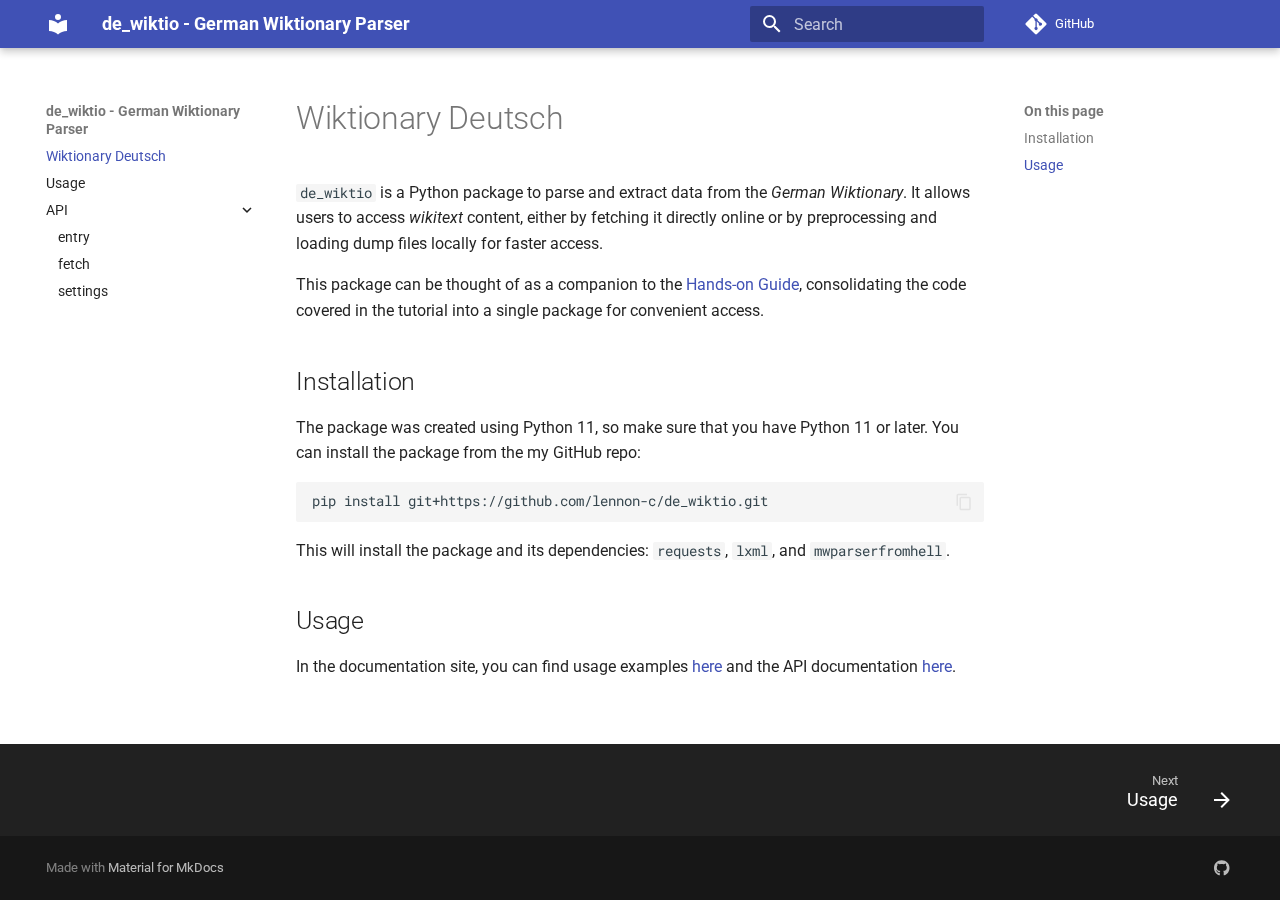
==== index.html @ fea2d4e0 "Deployed 9ecbbad with MkDocs version: 1.6.1" ====
<!doctype html>
<html lang="en" class="no-js">
  <head>
    
      <meta charset="utf-8">
      <meta name="viewport" content="width=device-width,initial-scale=1">
      
      
      
      
      
        <link rel="next" href="usage/">
      
      
      <link rel="icon" href="assets/images/favicon.png">
      <meta name="generator" content="mkdocs-1.6.1, mkdocs-material-9.5.44">
    
    
      
        <title>de_wiktio - German Wiktionary Parser</title>
      
    
    
      <link rel="stylesheet" href="assets/stylesheets/main.0253249f.min.css">
      
        
        <link rel="stylesheet" href="assets/stylesheets/palette.06af60db.min.css">
      
      


    
    
      
    
    
      
        
        
        <link rel="preconnect" href="https://fonts.gstatic.com" crossorigin>
        <link rel="stylesheet" href="https://fonts.googleapis.com/css?family=Roboto:300,300i,400,400i,700,700i%7CRoboto+Mono:400,400i,700,700i&display=fallback">
        <style>:root{--md-text-font:"Roboto";--md-code-font:"Roboto Mono"}</style>
      
    
    
      <link rel="stylesheet" href="assets/_markdown_exec_pyodide.css">
    
      <link rel="stylesheet" href="assets/_markdown_exec_ansi.css">
    
      <link rel="stylesheet" href="assets/_mkdocstrings.css">
    
      <link rel="stylesheet" href="css/mkdocstrings.css">
    
    <script>__md_scope=new URL(".",location),__md_hash=e=>[...e].reduce(((e,_)=>(e<<5)-e+_.charCodeAt(0)),0),__md_get=(e,_=localStorage,t=__md_scope)=>JSON.parse(_.getItem(t.pathname+"."+e)),__md_set=(e,_,t=localStorage,a=__md_scope)=>{try{t.setItem(a.pathname+"."+e,JSON.stringify(_))}catch(e){}}</script>
    
      

    
    
    
  </head>
  
  
    
    
    
    
    
    <body dir="ltr" data-md-color-scheme="default" data-md-color-primary="indigo" data-md-color-accent="indigo">
  
    
    <input class="md-toggle" data-md-toggle="drawer" type="checkbox" id="__drawer" autocomplete="off">
    <input class="md-toggle" data-md-toggle="search" type="checkbox" id="__search" autocomplete="off">
    <label class="md-overlay" for="__drawer"></label>
    <div data-md-component="skip">
      
        
        <a href="#installation" class="md-skip">
          Skip to content
        </a>
      
    </div>
    <div data-md-component="announce">
      
    </div>
    
    
      

  

<header class="md-header md-header--shadow" data-md-component="header">
  <nav class="md-header__inner md-grid" aria-label="Header">
    <a href="." title="de_wiktio - German Wiktionary Parser" class="md-header__button md-logo" aria-label="de_wiktio - German Wiktionary Parser" data-md-component="logo">
      
  
  <svg xmlns="http://www.w3.org/2000/svg" viewBox="0 0 24 24"><path d="M12 8a3 3 0 0 0 3-3 3 3 0 0 0-3-3 3 3 0 0 0-3 3 3 3 0 0 0 3 3m0 3.54C9.64 9.35 6.5 8 3 8v11c3.5 0 6.64 1.35 9 3.54 2.36-2.19 5.5-3.54 9-3.54V8c-3.5 0-6.64 1.35-9 3.54"/></svg>

    </a>
    <label class="md-header__button md-icon" for="__drawer">
      
      <svg xmlns="http://www.w3.org/2000/svg" viewBox="0 0 24 24"><path d="M3 6h18v2H3zm0 5h18v2H3zm0 5h18v2H3z"/></svg>
    </label>
    <div class="md-header__title" data-md-component="header-title">
      <div class="md-header__ellipsis">
        <div class="md-header__topic">
          <span class="md-ellipsis">
            de_wiktio - German Wiktionary Parser
          </span>
        </div>
        <div class="md-header__topic" data-md-component="header-topic">
          <span class="md-ellipsis">
            
              Wiktionary Deutsch
            
          </span>
        </div>
      </div>
    </div>
    
      
    
    
    
    
      <label class="md-header__button md-icon" for="__search">
        
        <svg xmlns="http://www.w3.org/2000/svg" viewBox="0 0 24 24"><path d="M9.5 3A6.5 6.5 0 0 1 16 9.5c0 1.61-.59 3.09-1.56 4.23l.27.27h.79l5 5-1.5 1.5-5-5v-.79l-.27-.27A6.52 6.52 0 0 1 9.5 16 6.5 6.5 0 0 1 3 9.5 6.5 6.5 0 0 1 9.5 3m0 2C7 5 5 7 5 9.5S7 14 9.5 14 14 12 14 9.5 12 5 9.5 5"/></svg>
      </label>
      <div class="md-search" data-md-component="search" role="dialog">
  <label class="md-search__overlay" for="__search"></label>
  <div class="md-search__inner" role="search">
    <form class="md-search__form" name="search">
      <input type="text" class="md-search__input" name="query" aria-label="Search" placeholder="Search" autocapitalize="off" autocorrect="off" autocomplete="off" spellcheck="false" data-md-component="search-query" required>
      <label class="md-search__icon md-icon" for="__search">
        
        <svg xmlns="http://www.w3.org/2000/svg" viewBox="0 0 24 24"><path d="M9.5 3A6.5 6.5 0 0 1 16 9.5c0 1.61-.59 3.09-1.56 4.23l.27.27h.79l5 5-1.5 1.5-5-5v-.79l-.27-.27A6.52 6.52 0 0 1 9.5 16 6.5 6.5 0 0 1 3 9.5 6.5 6.5 0 0 1 9.5 3m0 2C7 5 5 7 5 9.5S7 14 9.5 14 14 12 14 9.5 12 5 9.5 5"/></svg>
        
        <svg xmlns="http://www.w3.org/2000/svg" viewBox="0 0 24 24"><path d="M20 11v2H8l5.5 5.5-1.42 1.42L4.16 12l7.92-7.92L13.5 5.5 8 11z"/></svg>
      </label>
      <nav class="md-search__options" aria-label="Search">
        
        <button type="reset" class="md-search__icon md-icon" title="Clear" aria-label="Clear" tabindex="-1">
          
          <svg xmlns="http://www.w3.org/2000/svg" viewBox="0 0 24 24"><path d="M19 6.41 17.59 5 12 10.59 6.41 5 5 6.41 10.59 12 5 17.59 6.41 19 12 13.41 17.59 19 19 17.59 13.41 12z"/></svg>
        </button>
      </nav>
      
        <div class="md-search__suggest" data-md-component="search-suggest"></div>
      
    </form>
    <div class="md-search__output">
      <div class="md-search__scrollwrap" tabindex="0" data-md-scrollfix>
        <div class="md-search-result" data-md-component="search-result">
          <div class="md-search-result__meta">
            Initializing search
          </div>
          <ol class="md-search-result__list" role="presentation"></ol>
        </div>
      </div>
    </div>
  </div>
</div>
    
    
      <div class="md-header__source">
        <a href="https://github.com/lennon-c/de_wiktio" title="Go to repository" class="md-source" data-md-component="source">
  <div class="md-source__icon md-icon">
    
    <svg xmlns="http://www.w3.org/2000/svg" viewBox="0 0 448 512"><!--! Font Awesome Free 6.6.0 by @fontawesome - https://fontawesome.com License - https://fontawesome.com/license/free (Icons: CC BY 4.0, Fonts: SIL OFL 1.1, Code: MIT License) Copyright 2024 Fonticons, Inc.--><path d="M439.55 236.05 244 40.45a28.87 28.87 0 0 0-40.81 0l-40.66 40.63 51.52 51.52c27.06-9.14 52.68 16.77 43.39 43.68l49.66 49.66c34.23-11.8 61.18 31 35.47 56.69-26.49 26.49-70.21-2.87-56-37.34L240.22 199v121.85c25.3 12.54 22.26 41.85 9.08 55a34.34 34.34 0 0 1-48.55 0c-17.57-17.6-11.07-46.91 11.25-56v-123c-20.8-8.51-24.6-30.74-18.64-45L142.57 101 8.45 235.14a28.86 28.86 0 0 0 0 40.81l195.61 195.6a28.86 28.86 0 0 0 40.8 0l194.69-194.69a28.86 28.86 0 0 0 0-40.81"/></svg>
  </div>
  <div class="md-source__repository">
    GitHub
  </div>
</a>
      </div>
    
  </nav>
  
</header>
    
    <div class="md-container" data-md-component="container">
      
      
        
          
        
      
      <main class="md-main" data-md-component="main">
        <div class="md-main__inner md-grid">
          
            
              
              <div class="md-sidebar md-sidebar--primary" data-md-component="sidebar" data-md-type="navigation" >
                <div class="md-sidebar__scrollwrap">
                  <div class="md-sidebar__inner">
                    



<nav class="md-nav md-nav--primary" aria-label="Navigation" data-md-level="0">
  <label class="md-nav__title" for="__drawer">
    <a href="." title="de_wiktio - German Wiktionary Parser" class="md-nav__button md-logo" aria-label="de_wiktio - German Wiktionary Parser" data-md-component="logo">
      
  
  <svg xmlns="http://www.w3.org/2000/svg" viewBox="0 0 24 24"><path d="M12 8a3 3 0 0 0 3-3 3 3 0 0 0-3-3 3 3 0 0 0-3 3 3 3 0 0 0 3 3m0 3.54C9.64 9.35 6.5 8 3 8v11c3.5 0 6.64 1.35 9 3.54 2.36-2.19 5.5-3.54 9-3.54V8c-3.5 0-6.64 1.35-9 3.54"/></svg>

    </a>
    de_wiktio - German Wiktionary Parser
  </label>
  
    <div class="md-nav__source">
      <a href="https://github.com/lennon-c/de_wiktio" title="Go to repository" class="md-source" data-md-component="source">
  <div class="md-source__icon md-icon">
    
    <svg xmlns="http://www.w3.org/2000/svg" viewBox="0 0 448 512"><!--! Font Awesome Free 6.6.0 by @fontawesome - https://fontawesome.com License - https://fontawesome.com/license/free (Icons: CC BY 4.0, Fonts: SIL OFL 1.1, Code: MIT License) Copyright 2024 Fonticons, Inc.--><path d="M439.55 236.05 244 40.45a28.87 28.87 0 0 0-40.81 0l-40.66 40.63 51.52 51.52c27.06-9.14 52.68 16.77 43.39 43.68l49.66 49.66c34.23-11.8 61.18 31 35.47 56.69-26.49 26.49-70.21-2.87-56-37.34L240.22 199v121.85c25.3 12.54 22.26 41.85 9.08 55a34.34 34.34 0 0 1-48.55 0c-17.57-17.6-11.07-46.91 11.25-56v-123c-20.8-8.51-24.6-30.74-18.64-45L142.57 101 8.45 235.14a28.86 28.86 0 0 0 0 40.81l195.61 195.6a28.86 28.86 0 0 0 40.8 0l194.69-194.69a28.86 28.86 0 0 0 0-40.81"/></svg>
  </div>
  <div class="md-source__repository">
    GitHub
  </div>
</a>
    </div>
  
  <ul class="md-nav__list" data-md-scrollfix>
    
      
      
  
  
    
  
  
  
    <li class="md-nav__item md-nav__item--active">
      
      <input class="md-nav__toggle md-toggle" type="checkbox" id="__toc">
      
      
      
        <label class="md-nav__link md-nav__link--active" for="__toc">
          
  
  <span class="md-ellipsis">
    Wiktionary Deutsch
  </span>
  

          <span class="md-nav__icon md-icon"></span>
        </label>
      
      <a href="." class="md-nav__link md-nav__link--active">
        
  
  <span class="md-ellipsis">
    Wiktionary Deutsch
  </span>
  

      </a>
      
        

  

<nav class="md-nav md-nav--secondary" aria-label="On this page">
  
  
  
  
    <label class="md-nav__title" for="__toc">
      <span class="md-nav__icon md-icon"></span>
      On this page
    </label>
    <ul class="md-nav__list" data-md-component="toc" data-md-scrollfix>
      
        <li class="md-nav__item">
  <a href="#installation" class="md-nav__link">
    <span class="md-ellipsis">
      Installation
    </span>
  </a>
  
</li>
      
        <li class="md-nav__item">
  <a href="#usage" class="md-nav__link">
    <span class="md-ellipsis">
      Usage
    </span>
  </a>
  
</li>
      
    </ul>
  
</nav>
      
    </li>
  

    
      
      
  
  
  
  
    <li class="md-nav__item">
      <a href="usage/" class="md-nav__link">
        
  
  <span class="md-ellipsis">
    Usage
  </span>
  

      </a>
    </li>
  

    
      
      
  
  
  
  
    
    
      
        
          
        
      
        
      
        
      
        
      
    
    
    
    <li class="md-nav__item md-nav__item--nested">
      
        
        
          
        
        <input class="md-nav__toggle md-toggle md-toggle--indeterminate" type="checkbox" id="__nav_3" >
        
          
          
          <div class="md-nav__link md-nav__container">
            <a href="API/" class="md-nav__link ">
              
  
  <span class="md-ellipsis">
    API
  </span>
  

            </a>
            
              
              <label class="md-nav__link " for="__nav_3" id="__nav_3_label" tabindex="0">
                <span class="md-nav__icon md-icon"></span>
              </label>
            
          </div>
        
        <nav class="md-nav" data-md-level="1" aria-labelledby="__nav_3_label" aria-expanded="false">
          <label class="md-nav__title" for="__nav_3">
            <span class="md-nav__icon md-icon"></span>
            API
          </label>
          <ul class="md-nav__list" data-md-scrollfix>
            
              
            
              
                
  
  
  
  
    <li class="md-nav__item">
      <a href="API/entry/" class="md-nav__link">
        
  
  <span class="md-ellipsis">
    entry
  </span>
  

      </a>
    </li>
  

              
            
              
                
  
  
  
  
    <li class="md-nav__item">
      <a href="API/fetch/" class="md-nav__link">
        
  
  <span class="md-ellipsis">
    fetch
  </span>
  

      </a>
    </li>
  

              
            
              
                
  
  
  
  
    <li class="md-nav__item">
      <a href="API/settings/" class="md-nav__link">
        
  
  <span class="md-ellipsis">
    settings
  </span>
  

      </a>
    </li>
  

              
            
          </ul>
        </nav>
      
    </li>
  

    
  </ul>
</nav>
                  </div>
                </div>
              </div>
            
            
              
              <div class="md-sidebar md-sidebar--secondary" data-md-component="sidebar" data-md-type="toc" >
                <div class="md-sidebar__scrollwrap">
                  <div class="md-sidebar__inner">
                    

  

<nav class="md-nav md-nav--secondary" aria-label="On this page">
  
  
  
  
    <label class="md-nav__title" for="__toc">
      <span class="md-nav__icon md-icon"></span>
      On this page
    </label>
    <ul class="md-nav__list" data-md-component="toc" data-md-scrollfix>
      
        <li class="md-nav__item">
  <a href="#installation" class="md-nav__link">
    <span class="md-ellipsis">
      Installation
    </span>
  </a>
  
</li>
      
        <li class="md-nav__item">
  <a href="#usage" class="md-nav__link">
    <span class="md-ellipsis">
      Usage
    </span>
  </a>
  
</li>
      
    </ul>
  
</nav>
                  </div>
                </div>
              </div>
            
          
          
            <div class="md-content" data-md-component="content">
              <article class="md-content__inner md-typeset">
                
                  

  
  


  <h1>Wiktionary Deutsch</h1>

<p><code>de_wiktio</code> is a Python package to parse and extract data from the <em>German Wiktionary</em>. It allows users to access <em>wikitext</em> content, either by fetching it directly online or by preprocessing and loading dump files locally for faster access.</p>
<p>This package can be thought of as a companion to the <a href="https://lennon-c.github.io/python-wikitext-parser-guide">Hands-on Guide</a>, consolidating the code covered in the tutorial into a single package for convenient access.</p>
<h2 id="installation">Installation<a class="headerlink" href="#installation" title="Permanent link">&para;</a></h2>
<p>The package was created using Python 11, so make sure that you have Python 11 or later. You can install the package from the my GitHub repo: </p>
<div class="language-bash highlight"><pre><span></span><code>pip<span class="w"> </span>install<span class="w"> </span>git+https://github.com/lennon-c/de_wiktio.git
</code></pre></div>
<p>This will install the package and its dependencies: <code>requests</code>, <code>lxml</code>, and <code>mwparserfromhell</code>.</p>
<h2 id="usage">Usage<a class="headerlink" href="#usage" title="Permanent link">&para;</a></h2>
<p>In the documentation site, you can find usage examples <a href="https://lennon-c.github.io/de_wiktio/usage/">here</a> and the API documentation <a href="https://lennon-c.github.io/de_wiktio/API/">here</a>.  </p>












                
              </article>
            </div>
          
          
<script>var target=document.getElementById(location.hash.slice(1));target&&target.name&&(target.checked=target.name.startsWith("__tabbed_"))</script>
        </div>
        
          <button type="button" class="md-top md-icon" data-md-component="top" hidden>
  
  <svg xmlns="http://www.w3.org/2000/svg" viewBox="0 0 24 24"><path d="M13 20h-2V8l-5.5 5.5-1.42-1.42L12 4.16l7.92 7.92-1.42 1.42L13 8z"/></svg>
  Back to top
</button>
        
      </main>
      
        <footer class="md-footer">
  
    
      
      <nav class="md-footer__inner md-grid" aria-label="Footer" >
        
        
          
          <a href="usage/" class="md-footer__link md-footer__link--next" aria-label="Next: Usage">
            <div class="md-footer__title">
              <span class="md-footer__direction">
                Next
              </span>
              <div class="md-ellipsis">
                Usage
              </div>
            </div>
            <div class="md-footer__button md-icon">
              
              <svg xmlns="http://www.w3.org/2000/svg" viewBox="0 0 24 24"><path d="M4 11v2h12l-5.5 5.5 1.42 1.42L19.84 12l-7.92-7.92L10.5 5.5 16 11z"/></svg>
            </div>
          </a>
        
      </nav>
    
  
  <div class="md-footer-meta md-typeset">
    <div class="md-footer-meta__inner md-grid">
      <div class="md-copyright">
  
  
    Made with
    <a href="https://squidfunk.github.io/mkdocs-material/" target="_blank" rel="noopener">
      Material for MkDocs
    </a>
  
</div>
      
        <div class="md-social">
  
    
    
    
    
      
      
    
    <a href="https://github.com/lennon-c" target="_blank" rel="noopener" title="github.com" class="md-social__link">
      <svg xmlns="http://www.w3.org/2000/svg" viewBox="0 0 496 512"><!--! Font Awesome Free 6.6.0 by @fontawesome - https://fontawesome.com License - https://fontawesome.com/license/free (Icons: CC BY 4.0, Fonts: SIL OFL 1.1, Code: MIT License) Copyright 2024 Fonticons, Inc.--><path d="M165.9 397.4c0 2-2.3 3.6-5.2 3.6-3.3.3-5.6-1.3-5.6-3.6 0-2 2.3-3.6 5.2-3.6 3-.3 5.6 1.3 5.6 3.6m-31.1-4.5c-.7 2 1.3 4.3 4.3 4.9 2.6 1 5.6 0 6.2-2s-1.3-4.3-4.3-5.2c-2.6-.7-5.5.3-6.2 2.3m44.2-1.7c-2.9.7-4.9 2.6-4.6 4.9.3 2 2.9 3.3 5.9 2.6 2.9-.7 4.9-2.6 4.6-4.6-.3-1.9-3-3.2-5.9-2.9M244.8 8C106.1 8 0 113.3 0 252c0 110.9 69.8 205.8 169.5 239.2 12.8 2.3 17.3-5.6 17.3-12.1 0-6.2-.3-40.4-.3-61.4 0 0-70 15-84.7-29.8 0 0-11.4-29.1-27.8-36.6 0 0-22.9-15.7 1.6-15.4 0 0 24.9 2 38.6 25.8 21.9 38.6 58.6 27.5 72.9 20.9 2.3-16 8.8-27.1 16-33.7-55.9-6.2-112.3-14.3-112.3-110.5 0-27.5 7.6-41.3 23.6-58.9-2.6-6.5-11.1-33.3 2.6-67.9 20.9-6.5 69 27 69 27 20-5.6 41.5-8.5 62.8-8.5s42.8 2.9 62.8 8.5c0 0 48.1-33.6 69-27 13.7 34.7 5.2 61.4 2.6 67.9 16 17.7 25.8 31.5 25.8 58.9 0 96.5-58.9 104.2-114.8 110.5 9.2 7.9 17 22.9 17 46.4 0 33.7-.3 75.4-.3 83.6 0 6.5 4.6 14.4 17.3 12.1C428.2 457.8 496 362.9 496 252 496 113.3 383.5 8 244.8 8M97.2 352.9c-1.3 1-1 3.3.7 5.2 1.6 1.6 3.9 2.3 5.2 1 1.3-1 1-3.3-.7-5.2-1.6-1.6-3.9-2.3-5.2-1m-10.8-8.1c-.7 1.3.3 2.9 2.3 3.9 1.6 1 3.6.7 4.3-.7.7-1.3-.3-2.9-2.3-3.9-2-.6-3.6-.3-4.3.7m32.4 35.6c-1.6 1.3-1 4.3 1.3 6.2 2.3 2.3 5.2 2.6 6.5 1 1.3-1.3.7-4.3-1.3-6.2-2.2-2.3-5.2-2.6-6.5-1m-11.4-14.7c-1.6 1-1.6 3.6 0 5.9s4.3 3.3 5.6 2.3c1.6-1.3 1.6-3.9 0-6.2-1.4-2.3-4-3.3-5.6-2"/></svg>
    </a>
  
</div>
      
    </div>
  </div>
</footer>
      
    </div>
    <div class="md-dialog" data-md-component="dialog">
      <div class="md-dialog__inner md-typeset"></div>
    </div>
    
    
    <script id="__config" type="application/json">{"base": ".", "features": ["content.code.copy", "navigation.expand", "navigation.footer", "navigation.indexes", "toc.follow", "search.suggest", "search.highlight", "navigation.top"], "search": "assets/javascripts/workers/search.6ce7567c.min.js", "translations": {"clipboard.copied": "Copied to clipboard", "clipboard.copy": "Copy to clipboard", "search.result.more.one": "1 more on this page", "search.result.more.other": "# more on this page", "search.result.none": "No matching documents", "search.result.one": "1 matching document", "search.result.other": "# matching documents", "search.result.placeholder": "Type to start searching", "search.result.term.missing": "Missing", "select.version": "Select version"}}</script>
    
    
      <script src="assets/javascripts/bundle.83f73b43.min.js"></script>
      
        <script src="assets/_markdown_exec_pyodide.js"></script>
      
        <script src="js/open_in_new_tab.js"></script>
      
    
  </body>
</html>
---- assets/stylesheets/main.0253249f.min.css ----
@charset "UTF-8";html{-webkit-text-size-adjust:none;-moz-text-size-adjust:none;text-size-adjust:none;box-sizing:border-box}*,:after,:before{box-sizing:inherit}@media (prefers-reduced-motion){*,:after,:before{transition:none!important}}body{margin:0}a,button,input,label{-webkit-tap-highlight-color:transparent}a{color:inherit;text-decoration:none}hr{border:0;box-sizing:initial;display:block;height:.05rem;overflow:visible;padding:0}small{font-size:80%}sub,sup{line-height:1em}img{border-style:none}table{border-collapse:initial;border-spacing:0}td,th{font-weight:400;vertical-align:top}button{background:#0000;border:0;font-family:inherit;font-size:inherit;margin:0;padding:0}input{border:0;outline:none}:root{--md-primary-fg-color:#4051b5;--md-primary-fg-color--light:#5d6cc0;--md-primary-fg-color--dark:#303fa1;--md-primary-bg-color:#fff;--md-primary-bg-color--light:#ffffffb3;--md-accent-fg-color:#526cfe;--md-accent-fg-color--transparent:#526cfe1a;--md-accent-bg-color:#fff;--md-accent-bg-color--light:#ffffffb3}[data-md-color-scheme=default]{color-scheme:light}[data-md-color-scheme=default] img[src$="#gh-dark-mode-only"],[data-md-color-scheme=default] img[src$="#only-dark"]{display:none}:root,[data-md-color-scheme=default]{--md-hue:225deg;--md-default-fg-color:#000000de;--md-default-fg-color--light:#0000008a;--md-default-fg-color--lighter:#00000052;--md-default-fg-color--lightest:#00000012;--md-default-bg-color:#fff;--md-default-bg-color--light:#ffffffb3;--md-default-bg-color--lighter:#ffffff4d;--md-default-bg-color--lightest:#ffffff1f;--md-code-fg-color:#36464e;--md-code-bg-color:#f5f5f5;--md-code-hl-color:#4287ff;--md-code-hl-color--light:#4287ff1a;--md-code-hl-number-color:#d52a2a;--md-code-hl-special-color:#db1457;--md-code-hl-function-color:#a846b9;--md-code-hl-constant-color:#6e59d9;--md-code-hl-keyword-color:#3f6ec6;--md-code-hl-string-color:#1c7d4d;--md-code-hl-name-color:var(--md-code-fg-color);--md-code-hl-operator-color:var(--md-default-fg-color--light);--md-code-hl-punctuation-color:var(--md-default-fg-color--light);--md-code-hl-comment-color:var(--md-default-fg-color--light);--md-code-hl-generic-color:var(--md-default-fg-color--light);--md-code-hl-variable-color:var(--md-default-fg-color--light);--md-typeset-color:var(--md-default-fg-color);--md-typeset-a-color:var(--md-primary-fg-color);--md-typeset-del-color:#f5503d26;--md-typeset-ins-color:#0bd57026;--md-typeset-kbd-color:#fafafa;--md-typeset-kbd-accent-color:#fff;--md-typeset-kbd-border-color:#b8b8b8;--md-typeset-mark-color:#ffff0080;--md-typeset-table-color:#0000001f;--md-typeset-table-color--light:rgba(0,0,0,.035);--md-admonition-fg-color:var(--md-default-fg-color);--md-admonition-bg-color:var(--md-default-bg-color);--md-warning-fg-color:#000000de;--md-warning-bg-color:#ff9;--md-footer-fg-color:#fff;--md-footer-fg-color--light:#ffffffb3;--md-footer-fg-color--lighter:#ffffff73;--md-footer-bg-color:#000000de;--md-footer-bg-color--dark:#00000052;--md-shadow-z1:0 0.2rem 0.5rem #0000000d,0 0 0.05rem #0000001a;--md-shadow-z2:0 0.2rem 0.5rem #0000001a,0 0 0.05rem #00000040;--md-shadow-z3:0 0.2rem 0.5rem #0003,0 0 0.05rem #00000059}.md-icon svg{fill:currentcolor;display:block;height:1.2rem;width:1.2rem}body{-webkit-font-smoothing:antialiased;-moz-osx-font-smoothing:grayscale;--md-text-font-family:var(--md-text-font,_),-apple-system,BlinkMacSystemFont,Helvetica,Arial,sans-serif;--md-code-font-family:var(--md-code-font,_),SFMono-Regular,Consolas,Menlo,monospace}aside,body,input{font-feature-settings:"kern","liga";color:var(--md-typeset-color);font-family:var(--md-text-font-family)}code,kbd,pre{font-feature-settings:"kern";font-family:var(--md-code-font-family)}:root{--md-typeset-table-sort-icon:url('data:image/svg+xml;charset=utf-8,<svg xmlns="http://www.w3.org/2000/svg" viewBox="0 0 24 24"><path d="m18 21-4-4h3V7h-3l4-4 4 4h-3v10h3M2 19v-2h10v2M2 13v-2h7v2M2 7V5h4v2z"/></svg>');--md-typeset-table-sort-icon--asc:url('data:image/svg+xml;charset=utf-8,<svg xmlns="http://www.w3.org/2000/svg" viewBox="0 0 24 24"><path d="M19 17h3l-4 4-4-4h3V3h2M2 17h10v2H2M6 5v2H2V5m0 6h7v2H2z"/></svg>');--md-typeset-table-sort-icon--desc:url('data:image/svg+xml;charset=utf-8,<svg xmlns="http://www.w3.org/2000/svg" viewBox="0 0 24 24"><path d="M19 7h3l-4-4-4 4h3v14h2M2 17h10v2H2M6 5v2H2V5m0 6h7v2H2z"/></svg>')}.md-typeset{-webkit-print-color-adjust:exact;color-adjust:exact;font-size:.8rem;line-height:1.6}@media print{.md-typeset{font-size:.68rem}}.md-typeset blockquote,.md-typeset dl,.md-typeset figure,.md-typeset ol,.md-typeset pre,.md-typeset ul{margin-bottom:1em;margin-top:1em}.md-typeset h1{color:var(--md-default-fg-color--light);font-size:2em;line-height:1.3;margin:0 0 1.25em}.md-typeset h1,.md-typeset h2{font-weight:300;letter-spacing:-.01em}.md-typeset h2{font-size:1.5625em;line-height:1.4;margin:1.6em 0 .64em}.md-typeset h3{font-size:1.25em;font-weight:400;letter-spacing:-.01em;line-height:1.5;margin:1.6em 0 .8em}.md-typeset h2+h3{margin-top:.8em}.md-typeset h4{font-weight:700;letter-spacing:-.01em;margin:1em 0}.md-typeset h5,.md-typeset h6{color:var(--md-default-fg-color--light);font-size:.8em;font-weight:700;letter-spacing:-.01em;margin:1.25em 0}.md-typeset h5{text-transform:uppercase}.md-typeset hr{border-bottom:.05rem solid var(--md-default-fg-color--lightest);display:flow-root;margin:1.5em 0}.md-typeset a{color:var(--md-typeset-a-color);word-break:break-word}.md-typeset a,.md-typeset a:before{transition:color 125ms}.md-typeset a:focus,.md-typeset a:hover{color:var(--md-accent-fg-color)}.md-typeset a:focus code,.md-typeset a:hover code{background-color:var(--md-accent-fg-color--transparent)}.md-typeset a code{color:currentcolor;transition:background-color 125ms}.md-typeset a.focus-visible{outline-color:var(--md-accent-fg-color);outline-offset:.2rem}.md-typeset code,.md-typeset kbd,.md-typeset pre{color:var(--md-code-fg-color);direction:ltr;font-variant-ligatures:none}@media print{.md-typeset code,.md-typeset kbd,.md-typeset pre{white-space:pre-wrap}}.md-typeset code{background-color:var(--md-code-bg-color);border-radius:.1rem;-webkit-box-decoration-break:clone;box-decoration-break:clone;font-size:.85em;padding:0 .2941176471em;word-break:break-word}.md-typeset code:not(.focus-visible){-webkit-tap-highlight-color:transparent;outline:none}.md-typeset pre{display:flow-root;line-height:1.4;position:relative}.md-typeset pre>code{-webkit-box-decoration-break:slice;box-decoration-break:slice;box-shadow:none;display:block;margin:0;outline-color:var(--md-accent-fg-color);overflow:auto;padding:.7720588235em 1.1764705882em;scrollbar-color:var(--md-default-fg-color--lighter) #0000;scrollbar-width:thin;touch-action:auto;word-break:normal}.md-typeset pre>code:hover{scrollbar-color:var(--md-accent-fg-color) #0000}.md-typeset pre>code::-webkit-scrollbar{height:.2rem;width:.2rem}.md-typeset pre>code::-webkit-scrollbar-thumb{background-color:var(--md-default-fg-color--lighter)}.md-typeset pre>code::-webkit-scrollbar-thumb:hover{background-color:var(--md-accent-fg-color)}.md-typeset kbd{background-color:var(--md-typeset-kbd-color);border-radius:.1rem;box-shadow:0 .1rem 0 .05rem var(--md-typeset-kbd-border-color),0 .1rem 0 var(--md-typeset-kbd-border-color),0 -.1rem .2rem var(--md-typeset-kbd-accent-color) inset;color:var(--md-default-fg-color);display:inline-block;font-size:.75em;padding:0 .6666666667em;vertical-align:text-top;word-break:break-word}.md-typeset mark{background-color:var(--md-typeset-mark-color);-webkit-box-decoration-break:clone;box-decoration-break:clone;color:inherit;word-break:break-word}.md-typeset abbr{border-bottom:.05rem dotted var(--md-default-fg-color--light);cursor:help;text-decoration:none}.md-typeset small{opacity:.75}[dir=ltr] .md-typeset sub,[dir=ltr] .md-typeset sup{margin-left:.078125em}[dir=rtl] .md-typeset sub,[dir=rtl] .md-typeset sup{margin-right:.078125em}[dir=ltr] .md-typeset blockquote{padding-left:.6rem}[dir=rtl] .md-typeset blockquote{padding-right:.6rem}[dir=ltr] .md-typeset blockquote{border-left:.2rem solid var(--md-default-fg-color--lighter)}[dir=rtl] .md-typeset blockquote{border-right:.2rem solid var(--md-default-fg-color--lighter)}.md-typeset blockquote{color:var(--md-default-fg-color--light);margin-left:0;margin-right:0}.md-typeset ul{list-style-type:disc}.md-typeset ul[type]{list-style-type:revert-layer}[dir=ltr] .md-typeset ol,[dir=ltr] .md-typeset ul{margin-left:.625em}[dir=rtl] .md-typeset ol,[dir=rtl] .md-typeset ul{margin-right:.625em}.md-typeset ol,.md-typeset ul{padding:0}.md-typeset ol:not([hidden]),.md-typeset ul:not([hidden]){display:flow-root}.md-typeset ol ol,.md-typeset ul ol{list-style-type:lower-alpha}.md-typeset ol ol ol,.md-typeset ul ol ol{list-style-type:lower-roman}.md-typeset ol ol ol ol,.md-typeset ul ol ol ol{list-style-type:upper-alpha}.md-typeset ol ol ol ol ol,.md-typeset ul ol ol ol ol{list-style-type:upper-roman}.md-typeset ol[type],.md-typeset ul[type]{list-style-type:revert-layer}[dir=ltr] .md-typeset ol li,[dir=ltr] .md-typeset ul li{margin-left:1.25em}[dir=rtl] .md-typeset ol li,[dir=rtl] .md-typeset ul li{margin-right:1.25em}.md-typeset ol li,.md-typeset ul li{margin-bottom:.5em}.md-typeset ol li blockquote,.md-typeset ol li p,.md-typeset ul li blockquote,.md-typeset ul li p{margin:.5em 0}.md-typeset ol li:last-child,.md-typeset ul li:last-child{margin-bottom:0}[dir=ltr] .md-typeset ol li ol,[dir=ltr] .md-typeset ol li ul,[dir=ltr] .md-typeset ul li ol,[dir=ltr] .md-typeset ul li ul{margin-left:.625em}[dir=rtl] .md-typeset ol li ol,[dir=rtl] .md-typeset ol li ul,[dir=rtl] .md-typeset ul li ol,[dir=rtl] .md-typeset ul li ul{margin-right:.625em}.md-typeset ol li ol,.md-typeset ol li ul,.md-typeset ul li ol,.md-typeset ul li ul{margin-bottom:.5em;margin-top:.5em}[dir=ltr] .md-typeset dd{margin-left:1.875em}[dir=rtl] .md-typeset dd{margin-right:1.875em}.md-typeset dd{margin-bottom:1.5em;margin-top:1em}.md-typeset img,.md-typeset svg,.md-typeset video{height:auto;max-width:100%}.md-typeset img[align=left]{margin:1em 1em 1em 0}.md-typeset img[align=right]{margin:1em 0 1em 1em}.md-typeset img[align]:only-child{margin-top:0}.md-typeset figure{display:flow-root;margin:1em auto;max-width:100%;text-align:center;width:-moz-fit-content;width:fit-content}.md-typeset figure img{display:block;margin:0 auto}.md-typeset figcaption{font-style:italic;margin:1em auto;max-width:24rem}.md-typeset iframe{max-width:100%}.md-typeset table:not([class]){background-color:var(--md-default-bg-color);border:.05rem solid var(--md-typeset-table-color);border-radius:.1rem;display:inline-block;font-size:.64rem;max-width:100%;overflow:auto;touch-action:auto}@media print{.md-typeset table:not([class]){display:table}}.md-typeset table:not([class])+*{margin-top:1.5em}.md-typeset table:not([class]) td>:first-child,.md-typeset table:not([class]) th>:first-child{margin-top:0}.md-typeset table:not([class]) td>:last-child,.md-typeset table:not([class]) th>:last-child{margin-bottom:0}.md-typeset table:not([class]) td:not([align]),.md-typeset table:not([class]) th:not([align]){text-align:left}[dir=rtl] .md-typeset table:not([class]) td:not([align]),[dir=rtl] .md-typeset table:not([class]) th:not([align]){text-align:right}.md-typeset table:not([class]) th{font-weight:700;min-width:5rem;padding:.9375em 1.25em;vertical-align:top}.md-typeset table:not([class]) td{border-top:.05rem solid var(--md-typeset-table-color);padding:.9375em 1.25em;vertical-align:top}.md-typeset table:not([class]) tbody tr{transition:background-color 125ms}.md-typeset table:not([class]) tbody tr:hover{background-color:var(--md-typeset-table-color--light);box-shadow:0 .05rem 0 var(--md-default-bg-color) inset}.md-typeset table:not([class]) a{word-break:normal}.md-typeset table th[role=columnheader]{cursor:pointer}[dir=ltr] .md-typeset table th[role=columnheader]:after{margin-left:.5em}[dir=rtl] .md-typeset table th[role=columnheader]:after{margin-right:.5em}.md-typeset table th[role=columnheader]:after{content:"";display:inline-block;height:1.2em;-webkit-mask-image:var(--md-typeset-table-sort-icon);mask-image:var(--md-typeset-table-sort-icon);-webkit-mask-repeat:no-repeat;mask-repeat:no-repeat;-webkit-mask-size:contain;mask-size:contain;transition:background-color 125ms;vertical-align:text-bottom;width:1.2em}.md-typeset table th[role=columnheader]:hover:after{background-color:var(--md-default-fg-color--lighter)}.md-typeset table th[role=columnheader][aria-sort=ascending]:after{background-color:var(--md-default-fg-color--light);-webkit-mask-image:var(--md-typeset-table-sort-icon--asc);mask-image:var(--md-typeset-table-sort-icon--asc)}.md-typeset table th[role=columnheader][aria-sort=descending]:after{background-color:var(--md-default-fg-color--light);-webkit-mask-image:var(--md-typeset-table-sort-icon--desc);mask-image:var(--md-typeset-table-sort-icon--desc)}.md-typeset__scrollwrap{margin:1em -.8rem;overflow-x:auto;touch-action:auto}.md-typeset__table{display:inline-block;margin-bottom:.5em;padding:0 .8rem}@media print{.md-typeset__table{display:block}}html .md-typeset__table table{display:table;margin:0;overflow:hidden;width:100%}@media screen and (max-width:44.984375em){.md-content__inner>pre{margin:1em -.8rem}.md-content__inner>pre code{border-radius:0}}.md-typeset .md-author{border-radius:100%;display:block;flex-shrink:0;height:1.6rem;overflow:hidden;position:relative;transition:color 125ms,transform 125ms;width:1.6rem}.md-typeset .md-author img{display:block}.md-typeset .md-author--more{background:var(--md-default-fg-color--lightest);color:var(--md-default-fg-color--lighter);font-size:.6rem;font-weight:700;line-height:1.6rem;text-align:center}.md-typeset .md-author--long{height:2.4rem;width:2.4rem}.md-typeset a.md-author{transform:scale(1)}.md-typeset a.md-author img{border-radius:100%;filter:grayscale(100%) opacity(75%);transition:filter 125ms}.md-typeset a.md-author:focus,.md-typeset a.md-author:hover{transform:scale(1.1);z-index:1}.md-typeset a.md-author:focus img,.md-typeset a.md-author:hover img{filter:grayscale(0)}.md-banner{background-color:var(--md-footer-bg-color);color:var(--md-footer-fg-color);overflow:auto}@media print{.md-banner{display:none}}.md-banner--warning{background-color:var(--md-warning-bg-color);color:var(--md-warning-fg-color)}.md-banner__inner{font-size:.7rem;margin:.6rem auto;padding:0 .8rem}[dir=ltr] .md-banner__button{float:right}[dir=rtl] .md-banner__button{float:left}.md-banner__button{color:inherit;cursor:pointer;transition:opacity .25s}.no-js .md-banner__button{display:none}.md-banner__button:hover{opacity:.7}html{font-size:125%;height:100%;overflow-x:hidden}@media screen and (min-width:100em){html{font-size:137.5%}}@media screen and (min-width:125em){html{font-size:150%}}body{background-color:var(--md-default-bg-color);display:flex;flex-direction:column;font-size:.5rem;min-height:100%;position:relative;width:100%}@media print{body{display:block}}@media screen and (max-width:59.984375em){body[data-md-scrolllock]{position:fixed}}.md-grid{margin-left:auto;margin-right:auto;max-width:61rem}.md-container{display:flex;flex-direction:column;flex-grow:1}@media print{.md-container{display:block}}.md-main{flex-grow:1}.md-main__inner{display:flex;height:100%;margin-top:1.5rem}.md-ellipsis{overflow:hidden;text-overflow:ellipsis}.md-toggle{display:none}.md-option{height:0;opacity:0;position:absolute;width:0}.md-option:checked+label:not([hidden]){display:block}.md-option.focus-visible+label{outline-color:var(--md-accent-fg-color);outline-style:auto}.md-skip{background-color:var(--md-default-fg-color);border-radius:.1rem;color:var(--md-default-bg-color);font-size:.64rem;margin:.5rem;opacity:0;outline-color:var(--md-accent-fg-color);padding:.3rem .5rem;position:fixed;transform:translateY(.4rem);z-index:-1}.md-skip:focus{opacity:1;transform:translateY(0);transition:transform .25s cubic-bezier(.4,0,.2,1),opacity 175ms 75ms;z-index:10}@page{margin:25mm}:root{--md-clipboard-icon:url('data:image/svg+xml;charset=utf-8,<svg xmlns="http://www.w3.org/2000/svg" viewBox="0 0 24 24"><path d="M19 21H8V7h11m0-2H8a2 2 0 0 0-2 2v14a2 2 0 0 0 2 2h11a2 2 0 0 0 2-2V7a2 2 0 0 0-2-2m-3-4H4a2 2 0 0 0-2 2v14h2V3h12z"/></svg>')}.md-clipboard{border-radius:.1rem;color:var(--md-default-fg-color--lightest);cursor:pointer;height:1.5em;outline-color:var(--md-accent-fg-color);outline-offset:.1rem;position:absolute;right:.5em;top:.5em;transition:color .25s;width:1.5em;z-index:1}@media print{.md-clipboard{display:none}}.md-clipboard:not(.focus-visible){-webkit-tap-highlight-color:transparent;outline:none}:hover>.md-clipboard{color:var(--md-default-fg-color--light)}.md-clipboard:focus,.md-clipboard:hover{color:var(--md-accent-fg-color)}.md-clipboard:after{background-color:currentcolor;content:"";display:block;height:1.125em;margin:0 auto;-webkit-mask-image:var(--md-clipboard-icon);mask-image:var(--md-clipboard-icon);-webkit-mask-position:center;mask-position:center;-webkit-mask-repeat:no-repeat;mask-repeat:no-repeat;-webkit-mask-size:contain;mask-size:contain;width:1.125em}.md-clipboard--inline{cursor:pointer}.md-clipboard--inline code{transition:color .25s,background-color .25s}.md-clipboard--inline:focus code,.md-clipboard--inline:hover code{background-color:var(--md-accent-fg-color--transparent);color:var(--md-accent-fg-color)}.md-typeset .md-code__content{display:grid}@keyframes consent{0%{opacity:0;transform:translateY(100%)}to{opacity:1;transform:translateY(0)}}@keyframes overlay{0%{opacity:0}to{opacity:1}}.md-consent__overlay{animation:overlay .25s both;-webkit-backdrop-filter:blur(.1rem);backdrop-filter:blur(.1rem);background-color:#0000008a;height:100%;opacity:1;position:fixed;top:0;width:100%;z-index:5}.md-consent__inner{animation:consent .5s cubic-bezier(.1,.7,.1,1) both;background-color:var(--md-default-bg-color);border:0;border-radius:.1rem;bottom:0;box-shadow:0 0 .2rem #0000001a,0 .2rem .4rem #0003;max-height:100%;overflow:auto;padding:0;position:fixed;width:100%;z-index:5}.md-consent__form{padding:.8rem}.md-consent__settings{display:none;margin:1em 0}input:checked+.md-consent__settings{display:block}.md-consent__controls{margin-bottom:.8rem}.md-typeset .md-consent__controls .md-button{display:inline}@media screen and (max-width:44.984375em){.md-typeset .md-consent__controls .md-button{display:block;margin-top:.4rem;text-align:center;width:100%}}.md-consent label{cursor:pointer}.md-content{flex-grow:1;min-width:0}.md-content__inner{margin:0 .8rem 1.2rem;padding-top:.6rem}@media screen and (min-width:76.25em){[dir=ltr] .md-sidebar--primary:not([hidden])~.md-content>.md-content__inner{margin-left:1.2rem}[dir=ltr] .md-sidebar--secondary:not([hidden])~.md-content>.md-content__inner,[dir=rtl] .md-sidebar--primary:not([hidden])~.md-content>.md-content__inner{margin-right:1.2rem}[dir=rtl] .md-sidebar--secondary:not([hidden])~.md-content>.md-content__inner{margin-left:1.2rem}}.md-content__inner:before{content:"";display:block;height:.4rem}.md-content__inner>:last-child{margin-bottom:0}[dir=ltr] .md-content__button{float:right}[dir=rtl] .md-content__button{float:left}[dir=ltr] .md-content__button{margin-left:.4rem}[dir=rtl] .md-content__button{margin-right:.4rem}.md-content__button{margin:.4rem 0;padding:0}@media print{.md-content__button{display:none}}.md-typeset .md-content__button{color:var(--md-default-fg-color--lighter)}.md-content__button svg{display:inline;vertical-align:top}[dir=rtl] .md-content__button svg{transform:scaleX(-1)}[dir=ltr] .md-dialog{right:.8rem}[dir=rtl] .md-dialog{left:.8rem}.md-dialog{background-color:var(--md-default-fg-color);border-radius:.1rem;bottom:.8rem;box-shadow:var(--md-shadow-z3);min-width:11.1rem;opacity:0;padding:.4rem .6rem;pointer-events:none;position:fixed;transform:translateY(100%);transition:transform 0ms .4s,opacity .4s;z-index:4}@media print{.md-dialog{display:none}}.md-dialog--active{opacity:1;pointer-events:auto;transform:translateY(0);transition:transform .4s cubic-bezier(.075,.85,.175,1),opacity .4s}.md-dialog__inner{color:var(--md-default-bg-color);font-size:.7rem}.md-feedback{margin:2em 0 1em;text-align:center}.md-feedback fieldset{border:none;margin:0;padding:0}.md-feedback__title{font-weight:700;margin:1em auto}.md-feedback__inner{position:relative}.md-feedback__list{display:flex;flex-wrap:wrap;place-content:baseline center;position:relative}.md-feedback__list:hover .md-icon:not(:disabled){color:var(--md-default-fg-color--lighter)}:disabled .md-feedback__list{min-height:1.8rem}.md-feedback__icon{color:var(--md-default-fg-color--light);cursor:pointer;flex-shrink:0;margin:0 .1rem;transition:color 125ms}.md-feedback__icon:not(:disabled).md-icon:hover{color:var(--md-accent-fg-color)}.md-feedback__icon:disabled{color:var(--md-default-fg-color--lightest);pointer-events:none}.md-feedback__note{opacity:0;position:relative;transform:translateY(.4rem);transition:transform .4s cubic-bezier(.1,.7,.1,1),opacity .15s}.md-feedback__note>*{margin:0 auto;max-width:16rem}:disabled .md-feedback__note{opacity:1;transform:translateY(0)}@media print{.md-feedback{display:none}}.md-footer{background-color:var(--md-footer-bg-color);color:var(--md-footer-fg-color)}@media print{.md-footer{display:none}}.md-footer__inner{justify-content:space-between;overflow:auto;padding:.2rem}.md-footer__inner:not([hidden]){display:flex}.md-footer__link{align-items:end;display:flex;flex-grow:0.01;margin-bottom:.4rem;margin-top:1rem;max-width:100%;outline-color:var(--md-accent-fg-color);overflow:hidden;transition:opacity .25s}.md-footer__link:focus,.md-footer__link:hover{opacity:.7}[dir=rtl] .md-footer__link svg{transform:scaleX(-1)}@media screen and (max-width:44.984375em){.md-footer__link--prev{flex-shrink:0}.md-footer__link--prev .md-footer__title{display:none}}[dir=ltr] .md-footer__link--next{margin-left:auto}[dir=rtl] .md-footer__link--next{margin-right:auto}.md-footer__link--next{text-align:right}[dir=rtl] .md-footer__link--next{text-align:left}.md-footer__title{flex-grow:1;font-size:.9rem;margin-bottom:.7rem;max-width:calc(100% - 2.4rem);padding:0 1rem;white-space:nowrap}.md-footer__button{margin:.2rem;padding:.4rem}.md-footer__direction{font-size:.64rem;opacity:.7}.md-footer-meta{background-color:var(--md-footer-bg-color--dark)}.md-footer-meta__inner{display:flex;flex-wrap:wrap;justify-content:space-between;padding:.2rem}html .md-footer-meta.md-typeset a{color:var(--md-footer-fg-color--light)}html .md-footer-meta.md-typeset a:focus,html .md-footer-meta.md-typeset a:hover{color:var(--md-footer-fg-color)}.md-copyright{color:var(--md-footer-fg-color--lighter);font-size:.64rem;margin:auto .6rem;padding:.4rem 0;width:100%}@media screen and (min-width:45em){.md-copyright{width:auto}}.md-copyright__highlight{color:var(--md-footer-fg-color--light)}.md-social{display:inline-flex;gap:.2rem;margin:0 .4rem;padding:.2rem 0 .6rem}@media screen and (min-width:45em){.md-social{padding:.6rem 0}}.md-social__link{display:inline-block;height:1.6rem;text-align:center;width:1.6rem}.md-social__link:before{line-height:1.9}.md-social__link svg{fill:currentcolor;max-height:.8rem;vertical-align:-25%}.md-typeset .md-button{border:.1rem solid;border-radius:.1rem;color:var(--md-primary-fg-color);cursor:pointer;display:inline-block;font-weight:700;padding:.625em 2em;transition:color 125ms,background-color 125ms,border-color 125ms}.md-typeset .md-button--primary{background-color:var(--md-primary-fg-color);border-color:var(--md-primary-fg-color);color:var(--md-primary-bg-color)}.md-typeset .md-button:focus,.md-typeset .md-button:hover{background-color:var(--md-accent-fg-color);border-color:var(--md-accent-fg-color);color:var(--md-accent-bg-color)}[dir=ltr] .md-typeset .md-input{border-top-left-radius:.1rem}[dir=ltr] .md-typeset .md-input,[dir=rtl] .md-typeset .md-input{border-top-right-radius:.1rem}[dir=rtl] .md-typeset .md-input{border-top-left-radius:.1rem}.md-typeset .md-input{border-bottom:.1rem solid var(--md-default-fg-color--lighter);box-shadow:var(--md-shadow-z1);font-size:.8rem;height:1.8rem;padding:0 .6rem;transition:border .25s,box-shadow .25s}.md-typeset .md-input:focus,.md-typeset .md-input:hover{border-bottom-color:var(--md-accent-fg-color);box-shadow:var(--md-shadow-z2)}.md-typeset .md-input--stretch{width:100%}.md-header{background-color:var(--md-primary-fg-color);box-shadow:0 0 .2rem #0000,0 .2rem .4rem #0000;color:var(--md-primary-bg-color);display:block;left:0;position:sticky;right:0;top:0;z-index:4}@media print{.md-header{display:none}}.md-header[hidden]{transform:translateY(-100%);transition:transform .25s cubic-bezier(.8,0,.6,1),box-shadow .25s}.md-header--shadow{box-shadow:0 0 .2rem #0000001a,0 .2rem .4rem #0003;transition:transform .25s cubic-bezier(.1,.7,.1,1),box-shadow .25s}.md-header__inner{align-items:center;display:flex;padding:0 .2rem}.md-header__button{color:currentcolor;cursor:pointer;margin:.2rem;outline-color:var(--md-accent-fg-color);padding:.4rem;position:relative;transition:opacity .25s;vertical-align:middle;z-index:1}.md-header__button:hover{opacity:.7}.md-header__button:not([hidden]){display:inline-block}.md-header__button:not(.focus-visible){-webkit-tap-highlight-color:transparent;outline:none}.md-header__button.md-logo{margin:.2rem;padding:.4rem}@media screen and (max-width:76.234375em){.md-header__button.md-logo{display:none}}.md-header__button.md-logo img,.md-header__button.md-logo svg{fill:currentcolor;display:block;height:1.2rem;width:auto}@media screen and (min-width:60em){.md-header__button[for=__search]{display:none}}.no-js .md-header__button[for=__search]{display:none}[dir=rtl] .md-header__button[for=__search] svg{transform:scaleX(-1)}@media screen and (min-width:76.25em){.md-header__button[for=__drawer]{display:none}}.md-header__topic{display:flex;max-width:100%;position:absolute;transition:transform .4s cubic-bezier(.1,.7,.1,1),opacity .15s;white-space:nowrap}.md-header__topic+.md-header__topic{opacity:0;pointer-events:none;transform:translateX(1.25rem);transition:transform .4s cubic-bezier(1,.7,.1,.1),opacity .15s;z-index:-1}[dir=rtl] .md-header__topic+.md-header__topic{transform:translateX(-1.25rem)}.md-header__topic:first-child{font-weight:700}[dir=ltr] .md-header__title{margin-left:1rem;margin-right:.4rem}[dir=rtl] .md-header__title{margin-left:.4rem;margin-right:1rem}.md-header__title{flex-grow:1;font-size:.9rem;height:2.4rem;line-height:2.4rem}.md-header__title--active .md-header__topic{opacity:0;pointer-events:none;transform:translateX(-1.25rem);transition:transform .4s cubic-bezier(1,.7,.1,.1),opacity .15s;z-index:-1}[dir=rtl] .md-header__title--active .md-header__topic{transform:translateX(1.25rem)}.md-header__title--active .md-header__topic+.md-header__topic{opacity:1;pointer-events:auto;transform:translateX(0);transition:transform .4s cubic-bezier(.1,.7,.1,1),opacity .15s;z-index:0}.md-header__title>.md-header__ellipsis{height:100%;position:relative;width:100%}.md-header__option{display:flex;flex-shrink:0;max-width:100%;transition:max-width 0ms .25s,opacity .25s .25s;white-space:nowrap}[data-md-toggle=search]:checked~.md-header .md-header__option{max-width:0;opacity:0;transition:max-width 0ms,opacity 0ms}.md-header__option>input{bottom:0}.md-header__source{display:none}@media screen and (min-width:60em){[dir=ltr] .md-header__source{margin-left:1rem}[dir=rtl] .md-header__source{margin-right:1rem}.md-header__source{display:block;max-width:11.7rem;width:11.7rem}}@media screen and (min-width:76.25em){[dir=ltr] .md-header__source{margin-left:1.4rem}[dir=rtl] .md-header__source{margin-right:1.4rem}}.md-meta{color:var(--md-default-fg-color--light);font-size:.7rem;line-height:1.3}.md-meta__list{display:inline-flex;flex-wrap:wrap;list-style:none;margin:0;padding:0}.md-meta__item:not(:last-child):after{content:"·";margin-left:.2rem;margin-right:.2rem}.md-meta__link{color:var(--md-typeset-a-color)}.md-meta__link:focus,.md-meta__link:hover{color:var(--md-accent-fg-color)}.md-draft{background-color:#ff1744;border-radius:.125em;color:#fff;display:inline-block;font-weight:700;padding-left:.5714285714em;padding-right:.5714285714em}:root{--md-nav-icon--prev:url('data:image/svg+xml;charset=utf-8,<svg xmlns="http://www.w3.org/2000/svg" viewBox="0 0 24 24"><path d="M20 11v2H8l5.5 5.5-1.42 1.42L4.16 12l7.92-7.92L13.5 5.5 8 11z"/></svg>');--md-nav-icon--next:url('data:image/svg+xml;charset=utf-8,<svg xmlns="http://www.w3.org/2000/svg" viewBox="0 0 24 24"><path d="M8.59 16.58 13.17 12 8.59 7.41 10 6l6 6-6 6z"/></svg>');--md-toc-icon:url('data:image/svg+xml;charset=utf-8,<svg xmlns="http://www.w3.org/2000/svg" viewBox="0 0 24 24"><path d="M3 9h14V7H3zm0 4h14v-2H3zm0 4h14v-2H3zm16 0h2v-2h-2zm0-10v2h2V7zm0 6h2v-2h-2z"/></svg>')}.md-nav{font-size:.7rem;line-height:1.3}.md-nav__title{color:var(--md-default-fg-color--light);display:block;font-weight:700;overflow:hidden;padding:0 .6rem;text-overflow:ellipsis}.md-nav__title .md-nav__button{display:none}.md-nav__title .md-nav__button img{height:100%;width:auto}.md-nav__title .md-nav__button.md-logo img,.md-nav__title .md-nav__button.md-logo svg{fill:currentcolor;display:block;height:2.4rem;max-width:100%;object-fit:contain;width:auto}.md-nav__list{list-style:none;margin:0;padding:0}.md-nav__link{align-items:flex-start;display:flex;gap:.4rem;margin-top:.625em;scroll-snap-align:start;transition:color 125ms}.md-nav__link--passed{color:var(--md-default-fg-color--light)}.md-nav__item .md-nav__link--active,.md-nav__item .md-nav__link--active code{color:var(--md-typeset-a-color)}.md-nav__link .md-ellipsis{position:relative}[dir=ltr] .md-nav__link .md-icon:last-child{margin-left:auto}[dir=rtl] .md-nav__link .md-icon:last-child{margin-right:auto}.md-nav__link svg{fill:currentcolor;flex-shrink:0;height:1.3em;position:relative}.md-nav__link[for]:focus,.md-nav__link[for]:hover,.md-nav__link[href]:focus,.md-nav__link[href]:hover{color:var(--md-accent-fg-color);cursor:pointer}.md-nav__link.focus-visible{outline-color:var(--md-accent-fg-color);outline-offset:.2rem}.md-nav--primary .md-nav__link[for=__toc]{display:none}.md-nav--primary .md-nav__link[for=__toc] .md-icon:after{background-color:currentcolor;display:block;height:100%;-webkit-mask-image:var(--md-toc-icon);mask-image:var(--md-toc-icon);width:100%}.md-nav--primary .md-nav__link[for=__toc]~.md-nav{display:none}.md-nav__container>.md-nav__link{margin-top:0}.md-nav__container>.md-nav__link:first-child{flex-grow:1;min-width:0}.md-nav__icon{flex-shrink:0}.md-nav__source{display:none}@media screen and (max-width:76.234375em){.md-nav--primary,.md-nav--primary .md-nav{background-color:var(--md-default-bg-color);display:flex;flex-direction:column;height:100%;left:0;position:absolute;right:0;top:0;z-index:1}.md-nav--primary .md-nav__item,.md-nav--primary .md-nav__title{font-size:.8rem;line-height:1.5}.md-nav--primary .md-nav__title{background-color:var(--md-default-fg-color--lightest);color:var(--md-default-fg-color--light);cursor:pointer;height:5.6rem;line-height:2.4rem;padding:3rem .8rem .2rem;position:relative;white-space:nowrap}[dir=ltr] .md-nav--primary .md-nav__title .md-nav__icon{left:.4rem}[dir=rtl] .md-nav--primary .md-nav__title .md-nav__icon{right:.4rem}.md-nav--primary .md-nav__title .md-nav__icon{display:block;height:1.2rem;margin:.2rem;position:absolute;top:.4rem;width:1.2rem}.md-nav--primary .md-nav__title .md-nav__icon:after{background-color:currentcolor;content:"";display:block;height:100%;-webkit-mask-image:var(--md-nav-icon--prev);mask-image:var(--md-nav-icon--prev);-webkit-mask-position:center;mask-position:center;-webkit-mask-repeat:no-repeat;mask-repeat:no-repeat;-webkit-mask-size:contain;mask-size:contain;width:100%}.md-nav--primary .md-nav__title~.md-nav__list{background-color:var(--md-default-bg-color);box-shadow:0 .05rem 0 var(--md-default-fg-color--lightest) inset;overflow-y:auto;scroll-snap-type:y mandatory;touch-action:pan-y}.md-nav--primary .md-nav__title~.md-nav__list>:first-child{border-top:0}.md-nav--primary .md-nav__title[for=__drawer]{background-color:var(--md-primary-fg-color);color:var(--md-primary-bg-color);font-weight:700}.md-nav--primary .md-nav__title .md-logo{display:block;left:.2rem;margin:.2rem;padding:.4rem;position:absolute;right:.2rem;top:.2rem}.md-nav--primary .md-nav__list{flex:1}.md-nav--primary .md-nav__item{border-top:.05rem solid var(--md-default-fg-color--lightest)}.md-nav--primary .md-nav__item--active>.md-nav__link{color:var(--md-typeset-a-color)}.md-nav--primary .md-nav__item--active>.md-nav__link:focus,.md-nav--primary .md-nav__item--active>.md-nav__link:hover{color:var(--md-accent-fg-color)}.md-nav--primary .md-nav__link{margin-top:0;padding:.6rem .8rem}.md-nav--primary .md-nav__link svg{margin-top:.1em}.md-nav--primary .md-nav__link>.md-nav__link{padding:0}[dir=ltr] .md-nav--primary .md-nav__link .md-nav__icon{margin-right:-.2rem}[dir=rtl] .md-nav--primary .md-nav__link .md-nav__icon{margin-left:-.2rem}.md-nav--primary .md-nav__link .md-nav__icon{font-size:1.2rem;height:1.2rem;width:1.2rem}.md-nav--primary .md-nav__link .md-nav__icon:after{background-color:currentcolor;content:"";display:block;height:100%;-webkit-mask-image:var(--md-nav-icon--next);mask-image:var(--md-nav-icon--next);-webkit-mask-position:center;mask-position:center;-webkit-mask-repeat:no-repeat;mask-repeat:no-repeat;-webkit-mask-size:contain;mask-size:contain;width:100%}[dir=rtl] .md-nav--primary .md-nav__icon:after{transform:scale(-1)}.md-nav--primary .md-nav--secondary .md-nav{background-color:initial;position:static}[dir=ltr] .md-nav--primary .md-nav--secondary .md-nav .md-nav__link{padding-left:1.4rem}[dir=rtl] .md-nav--primary .md-nav--secondary .md-nav .md-nav__link{padding-right:1.4rem}[dir=ltr] .md-nav--primary .md-nav--secondary .md-nav .md-nav .md-nav__link{padding-left:2rem}[dir=rtl] .md-nav--primary .md-nav--secondary .md-nav .md-nav .md-nav__link{padding-right:2rem}[dir=ltr] .md-nav--primary .md-nav--secondary .md-nav .md-nav .md-nav .md-nav__link{padding-left:2.6rem}[dir=rtl] .md-nav--primary .md-nav--secondary .md-nav .md-nav .md-nav .md-nav__link{padding-right:2.6rem}[dir=ltr] .md-nav--primary .md-nav--secondary .md-nav .md-nav .md-nav .md-nav .md-nav__link{padding-left:3.2rem}[dir=rtl] .md-nav--primary .md-nav--secondary .md-nav .md-nav .md-nav .md-nav .md-nav__link{padding-right:3.2rem}.md-nav--secondary{background-color:initial}.md-nav__toggle~.md-nav{display:flex;opacity:0;transform:translateX(100%);transition:transform .25s cubic-bezier(.8,0,.6,1),opacity 125ms 50ms}[dir=rtl] .md-nav__toggle~.md-nav{transform:translateX(-100%)}.md-nav__toggle:checked~.md-nav{opacity:1;transform:translateX(0);transition:transform .25s cubic-bezier(.4,0,.2,1),opacity 125ms 125ms}.md-nav__toggle:checked~.md-nav>.md-nav__list{-webkit-backface-visibility:hidden;backface-visibility:hidden}}@media screen and (max-width:59.984375em){.md-nav--primary .md-nav__link[for=__toc]{display:flex}.md-nav--primary .md-nav__link[for=__toc] .md-icon:after{content:""}.md-nav--primary .md-nav__link[for=__toc]+.md-nav__link{display:none}.md-nav--primary .md-nav__link[for=__toc]~.md-nav{display:flex}.md-nav__source{background-color:var(--md-primary-fg-color--dark);color:var(--md-primary-bg-color);display:block;padding:0 .2rem}}@media screen and (min-width:60em) and (max-width:76.234375em){.md-nav--integrated .md-nav__link[for=__toc]{display:flex}.md-nav--integrated .md-nav__link[for=__toc] .md-icon:after{content:""}.md-nav--integrated .md-nav__link[for=__toc]+.md-nav__link{display:none}.md-nav--integrated .md-nav__link[for=__toc]~.md-nav{display:flex}}@media screen and (min-width:60em){.md-nav{margin-bottom:-.4rem}.md-nav--secondary .md-nav__title{background:var(--md-default-bg-color);box-shadow:0 0 .4rem .4rem var(--md-default-bg-color);position:sticky;top:0;z-index:1}.md-nav--secondary .md-nav__title[for=__toc]{scroll-snap-align:start}.md-nav--secondary .md-nav__title .md-nav__icon{display:none}[dir=ltr] .md-nav--secondary .md-nav__list{padding-left:.6rem}[dir=rtl] .md-nav--secondary .md-nav__list{padding-right:.6rem}.md-nav--secondary .md-nav__list{padding-bottom:.4rem}[dir=ltr] .md-nav--secondary .md-nav__item>.md-nav__link{margin-right:.4rem}[dir=rtl] .md-nav--secondary .md-nav__item>.md-nav__link{margin-left:.4rem}}@media screen and (min-width:76.25em){.md-nav{margin-bottom:-.4rem;transition:max-height .25s cubic-bezier(.86,0,.07,1)}.md-nav--primary .md-nav__title{background:var(--md-default-bg-color);box-shadow:0 0 .4rem .4rem var(--md-default-bg-color);position:sticky;top:0;z-index:1}.md-nav--primary .md-nav__title[for=__drawer]{scroll-snap-align:start}.md-nav--primary .md-nav__title .md-nav__icon{display:none}[dir=ltr] .md-nav--primary .md-nav__list{padding-left:.6rem}[dir=rtl] .md-nav--primary .md-nav__list{padding-right:.6rem}.md-nav--primary .md-nav__list{padding-bottom:.4rem}[dir=ltr] .md-nav--primary .md-nav__item>.md-nav__link{margin-right:.4rem}[dir=rtl] .md-nav--primary .md-nav__item>.md-nav__link{margin-left:.4rem}.md-nav__toggle~.md-nav{display:grid;grid-template-rows:0fr;opacity:0;transition:grid-template-rows .25s cubic-bezier(.86,0,.07,1),opacity .25s,visibility 0ms .25s;visibility:collapse}.md-nav__toggle~.md-nav>.md-nav__list{overflow:hidden}.md-nav__toggle.md-toggle--indeterminate~.md-nav,.md-nav__toggle:checked~.md-nav{grid-template-rows:1fr;opacity:1;transition:grid-template-rows .25s cubic-bezier(.86,0,.07,1),opacity .15s .1s,visibility 0ms;visibility:visible}.md-nav__toggle.md-toggle--indeterminate~.md-nav{transition:none}.md-nav__item--nested>.md-nav>.md-nav__title{display:none}.md-nav__item--section{display:block;margin:1.25em 0}.md-nav__item--section:last-child{margin-bottom:0}.md-nav__item--section>.md-nav__link{font-weight:700}.md-nav__item--section>.md-nav__link[for]{color:var(--md-default-fg-color--light)}.md-nav__item--section>.md-nav__link:not(.md-nav__container){pointer-events:none}.md-nav__item--section>.md-nav__link .md-icon,.md-nav__item--section>.md-nav__link>[for]{display:none}[dir=ltr] .md-nav__item--section>.md-nav{margin-left:-.6rem}[dir=rtl] .md-nav__item--section>.md-nav{margin-right:-.6rem}.md-nav__item--section>.md-nav{display:block;opacity:1;visibility:visible}.md-nav__item--section>.md-nav>.md-nav__list>.md-nav__item{padding:0}.md-nav__icon{border-radius:100%;height:.9rem;transition:background-color .25s;width:.9rem}.md-nav__icon:hover{background-color:var(--md-accent-fg-color--transparent)}.md-nav__icon:after{background-color:currentcolor;border-radius:100%;content:"";display:inline-block;height:100%;-webkit-mask-image:var(--md-nav-icon--next);mask-image:var(--md-nav-icon--next);-webkit-mask-position:center;mask-position:center;-webkit-mask-repeat:no-repeat;mask-repeat:no-repeat;-webkit-mask-size:contain;mask-size:contain;transition:transform .25s;vertical-align:-.1rem;width:100%}[dir=rtl] .md-nav__icon:after{transform:rotate(180deg)}.md-nav__item--nested .md-nav__toggle:checked~.md-nav__link .md-nav__icon:after,.md-nav__item--nested .md-toggle--indeterminate~.md-nav__link .md-nav__icon:after{transform:rotate(90deg)}.md-nav--lifted>.md-nav__list>.md-nav__item,.md-nav--lifted>.md-nav__title{display:none}.md-nav--lifted>.md-nav__list>.md-nav__item--active{display:block}.md-nav--lifted>.md-nav__list>.md-nav__item--active>.md-nav__link{background:var(--md-default-bg-color);box-shadow:0 0 .4rem .4rem var(--md-default-bg-color);margin-top:0;position:sticky;top:0;z-index:1}.md-nav--lifted>.md-nav__list>.md-nav__item--active>.md-nav__link:not(.md-nav__container){pointer-events:none}.md-nav--lifted>.md-nav__list>.md-nav__item--active.md-nav__item--section{margin:0}[dir=ltr] .md-nav--lifted>.md-nav__list>.md-nav__item>.md-nav:not(.md-nav--secondary){margin-left:-.6rem}[dir=rtl] .md-nav--lifted>.md-nav__list>.md-nav__item>.md-nav:not(.md-nav--secondary){margin-right:-.6rem}.md-nav--lifted>.md-nav__list>.md-nav__item>[for]{color:var(--md-default-fg-color--light)}.md-nav--lifted .md-nav[data-md-level="1"]{grid-template-rows:1fr;opacity:1;visibility:visible}[dir=ltr] .md-nav--integrated>.md-nav__list>.md-nav__item--active .md-nav--secondary{border-left:.05rem solid var(--md-primary-fg-color)}[dir=rtl] .md-nav--integrated>.md-nav__list>.md-nav__item--active .md-nav--secondary{border-right:.05rem solid var(--md-primary-fg-color)}.md-nav--integrated>.md-nav__list>.md-nav__item--active .md-nav--secondary{display:block;margin-bottom:1.25em;opacity:1;visibility:visible}.md-nav--integrated>.md-nav__list>.md-nav__item--active .md-nav--secondary>.md-nav__list{overflow:visible;padding-bottom:0}.md-nav--integrated>.md-nav__list>.md-nav__item--active .md-nav--secondary>.md-nav__title{display:none}}.md-pagination{font-size:.8rem;font-weight:700;gap:.4rem}.md-pagination,.md-pagination>*{align-items:center;display:flex;justify-content:center}.md-pagination>*{border-radius:.2rem;height:1.8rem;min-width:1.8rem;text-align:center}.md-pagination__current{background-color:var(--md-default-fg-color--lightest);color:var(--md-default-fg-color--light)}.md-pagination__link{transition:color 125ms,background-color 125ms}.md-pagination__link:focus,.md-pagination__link:hover{background-color:var(--md-accent-fg-color--transparent);color:var(--md-accent-fg-color)}.md-pagination__link:focus svg,.md-pagination__link:hover svg{color:var(--md-accent-fg-color)}.md-pagination__link.focus-visible{outline-color:var(--md-accent-fg-color);outline-offset:.2rem}.md-pagination__link svg{fill:currentcolor;color:var(--md-default-fg-color--lighter);display:block;max-height:100%;width:1.2rem}.md-post__back{border-bottom:.05rem solid var(--md-default-fg-color--lightest);margin-bottom:1.2rem;padding-bottom:1.2rem}@media screen and (max-width:76.234375em){.md-post__back{display:none}}[dir=rtl] .md-post__back svg{transform:scaleX(-1)}.md-post__authors{display:flex;flex-direction:column;gap:.6rem;margin:0 .6rem 1.2rem}.md-post .md-post__meta a{transition:color 125ms}.md-post .md-post__meta a:focus,.md-post .md-post__meta a:hover{color:var(--md-accent-fg-color)}.md-post__title{color:var(--md-default-fg-color--light);font-weight:700}.md-post--excerpt{margin-bottom:3.2rem}.md-post--excerpt .md-post__header{align-items:center;display:flex;gap:.6rem;min-height:1.6rem}.md-post--excerpt .md-post__authors{align-items:center;display:inline-flex;flex-direction:row;gap:.2rem;margin:0;min-height:2.4rem}[dir=ltr] .md-post--excerpt .md-post__meta .md-meta__list{margin-right:.4rem}[dir=rtl] .md-post--excerpt .md-post__meta .md-meta__list{margin-left:.4rem}.md-post--excerpt .md-post__content>:first-child{--md-scroll-margin:6rem;margin-top:0}.md-post>.md-nav--secondary{margin:1em 0}.md-profile{align-items:center;display:flex;font-size:.7rem;gap:.6rem;line-height:1.4;width:100%}.md-profile__description{flex-grow:1}.md-content--post{display:flex}@media screen and (max-width:76.234375em){.md-content--post{flex-flow:column-reverse}}.md-content--post>.md-content__inner{min-width:0}@media screen and (min-width:76.25em){[dir=ltr] .md-content--post>.md-content__inner{margin-left:1.2rem}[dir=rtl] .md-content--post>.md-content__inner{margin-right:1.2rem}}@media screen and (max-width:76.234375em){.md-sidebar.md-sidebar--post{padding:0;position:static;width:100%}.md-sidebar.md-sidebar--post .md-sidebar__scrollwrap{overflow:visible}.md-sidebar.md-sidebar--post .md-sidebar__inner{padding:0}.md-sidebar.md-sidebar--post .md-post__meta{margin-left:.6rem;margin-right:.6rem}.md-sidebar.md-sidebar--post .md-nav__item{border:none;display:inline}.md-sidebar.md-sidebar--post .md-nav__list{display:inline-flex;flex-wrap:wrap;gap:.6rem;padding-bottom:.6rem;padding-top:.6rem}.md-sidebar.md-sidebar--post .md-nav__link{padding:0}.md-sidebar.md-sidebar--post .md-nav{height:auto;margin-bottom:0;position:static}}:root{--md-progress-value:0;--md-progress-delay:400ms}.md-progress{background:var(--md-primary-bg-color);height:.075rem;opacity:min(clamp(0,var(--md-progress-value),1),clamp(0,100 - var(--md-progress-value),1));position:fixed;top:0;transform:scaleX(calc(var(--md-progress-value)*1%));transform-origin:left;transition:transform .5s cubic-bezier(.19,1,.22,1),opacity .25s var(--md-progress-delay);width:100%;z-index:4}:root{--md-search-result-icon:url('data:image/svg+xml;charset=utf-8,<svg xmlns="http://www.w3.org/2000/svg" viewBox="0 0 24 24"><path d="M14 2H6a2 2 0 0 0-2 2v16a2 2 0 0 0 2 2h7c-.41-.25-.8-.56-1.14-.9-.33-.33-.61-.7-.86-1.1H6V4h7v5h5v1.18c.71.16 1.39.43 2 .82V8zm6.31 16.9c1.33-2.11.69-4.9-1.4-6.22-2.11-1.33-4.91-.68-6.22 1.4-1.34 2.11-.69 4.89 1.4 6.22 1.46.93 3.32.93 4.79.02L22 23.39 23.39 22zm-3.81.1a2.5 2.5 0 0 1-2.5-2.5 2.5 2.5 0 0 1 2.5-2.5 2.5 2.5 0 0 1 2.5 2.5 2.5 2.5 0 0 1-2.5 2.5"/></svg>')}.md-search{position:relative}@media screen and (min-width:60em){.md-search{padding:.2rem 0}}.no-js .md-search{display:none}.md-search__overlay{opacity:0;z-index:1}@media screen and (max-width:59.984375em){[dir=ltr] .md-search__overlay{left:-2.2rem}[dir=rtl] .md-search__overlay{right:-2.2rem}.md-search__overlay{background-color:var(--md-default-bg-color);border-radius:1rem;height:2rem;overflow:hidden;pointer-events:none;position:absolute;top:-1rem;transform-origin:center;transition:transform .3s .1s,opacity .2s .2s;width:2rem}[data-md-toggle=search]:checked~.md-header .md-search__overlay{opacity:1;transition:transform .4s,opacity .1s}}@media screen and (min-width:60em){[dir=ltr] .md-search__overlay{left:0}[dir=rtl] .md-search__overlay{right:0}.md-search__overlay{background-color:#0000008a;cursor:pointer;height:0;position:fixed;top:0;transition:width 0ms .25s,height 0ms .25s,opacity .25s;width:0}[data-md-toggle=search]:checked~.md-header .md-search__overlay{height:200vh;opacity:1;transition:width 0ms,height 0ms,opacity .25s;width:100%}}@media screen and (max-width:29.984375em){[data-md-toggle=search]:checked~.md-header .md-search__overlay{transform:scale(45)}}@media screen and (min-width:30em) and (max-width:44.984375em){[data-md-toggle=search]:checked~.md-header .md-search__overlay{transform:scale(60)}}@media screen and (min-width:45em) and (max-width:59.984375em){[data-md-toggle=search]:checked~.md-header .md-search__overlay{transform:scale(75)}}.md-search__inner{-webkit-backface-visibility:hidden;backface-visibility:hidden}@media screen and (max-width:59.984375em){[dir=ltr] .md-search__inner{left:0}[dir=rtl] .md-search__inner{right:0}.md-search__inner{height:0;opacity:0;overflow:hidden;position:fixed;top:0;transform:translateX(5%);transition:width 0ms .3s,height 0ms .3s,transform .15s cubic-bezier(.4,0,.2,1) .15s,opacity .15s .15s;width:0;z-index:2}[dir=rtl] .md-search__inner{transform:translateX(-5%)}[data-md-toggle=search]:checked~.md-header .md-search__inner{height:100%;opacity:1;transform:translateX(0);transition:width 0ms 0ms,height 0ms 0ms,transform .15s cubic-bezier(.1,.7,.1,1) .15s,opacity .15s .15s;width:100%}}@media screen and (min-width:60em){[dir=ltr] .md-search__inner{float:right}[dir=rtl] .md-search__inner{float:left}.md-search__inner{padding:.1rem 0;position:relative;transition:width .25s cubic-bezier(.1,.7,.1,1);width:11.7rem}}@media screen and (min-width:60em) and (max-width:76.234375em){[data-md-toggle=search]:checked~.md-header .md-search__inner{width:23.4rem}}@media screen and (min-width:76.25em){[data-md-toggle=search]:checked~.md-header .md-search__inner{width:34.4rem}}.md-search__form{background-color:var(--md-default-bg-color);box-shadow:0 0 .6rem #0000;height:2.4rem;position:relative;transition:color .25s,background-color .25s;z-index:2}@media screen and (min-width:60em){.md-search__form{background-color:#00000042;border-radius:.1rem;height:1.8rem}.md-search__form:hover{background-color:#ffffff1f}}[data-md-toggle=search]:checked~.md-header .md-search__form{background-color:var(--md-default-bg-color);border-radius:.1rem .1rem 0 0;box-shadow:0 0 .6rem #00000012;color:var(--md-default-fg-color)}[dir=ltr] .md-search__input{padding-left:3.6rem;padding-right:2.2rem}[dir=rtl] .md-search__input{padding-left:2.2rem;padding-right:3.6rem}.md-search__input{background:#0000;font-size:.9rem;height:100%;position:relative;text-overflow:ellipsis;width:100%;z-index:2}.md-search__input::placeholder{transition:color .25s}.md-search__input::placeholder,.md-search__input~.md-search__icon{color:var(--md-default-fg-color--light)}.md-search__input::-ms-clear{display:none}@media screen and (max-width:59.984375em){.md-search__input{font-size:.9rem;height:2.4rem;width:100%}}@media screen and (min-width:60em){[dir=ltr] .md-search__input{padding-left:2.2rem}[dir=rtl] .md-search__input{padding-right:2.2rem}.md-search__input{color:inherit;font-size:.8rem}.md-search__input::placeholder{color:var(--md-primary-bg-color--light)}.md-search__input+.md-search__icon{color:var(--md-primary-bg-color)}[data-md-toggle=search]:checked~.md-header .md-search__input{text-overflow:clip}[data-md-toggle=search]:checked~.md-header .md-search__input+.md-search__icon{color:var(--md-default-fg-color--light)}[data-md-toggle=search]:checked~.md-header .md-search__input::placeholder{color:#0000}}.md-search__icon{cursor:pointer;display:inline-block;height:1.2rem;transition:color .25s,opacity .25s;width:1.2rem}.md-search__icon:hover{opacity:.7}[dir=ltr] .md-search__icon[for=__search]{left:.5rem}[dir=rtl] .md-search__icon[for=__search]{right:.5rem}.md-search__icon[for=__search]{position:absolute;top:.3rem;z-index:2}[dir=rtl] .md-search__icon[for=__search] svg{transform:scaleX(-1)}@media screen and (max-width:59.984375em){[dir=ltr] .md-search__icon[for=__search]{left:.8rem}[dir=rtl] .md-search__icon[for=__search]{right:.8rem}.md-search__icon[for=__search]{top:.6rem}.md-search__icon[for=__search] svg:first-child{display:none}}@media screen and (min-width:60em){.md-search__icon[for=__search]{pointer-events:none}.md-search__icon[for=__search] svg:last-child{display:none}}[dir=ltr] .md-search__options{right:.5rem}[dir=rtl] .md-search__options{left:.5rem}.md-search__options{pointer-events:none;position:absolute;top:.3rem;z-index:2}@media screen and (max-width:59.984375em){[dir=ltr] .md-search__options{right:.8rem}[dir=rtl] .md-search__options{left:.8rem}.md-search__options{top:.6rem}}[dir=ltr] .md-search__options>.md-icon{margin-left:.2rem}[dir=rtl] .md-search__options>.md-icon{margin-right:.2rem}.md-search__options>.md-icon{color:var(--md-default-fg-color--light);opacity:0;transform:scale(.75);transition:transform .15s cubic-bezier(.1,.7,.1,1),opacity .15s}.md-search__options>.md-icon:not(.focus-visible){-webkit-tap-highlight-color:transparent;outline:none}[data-md-toggle=search]:checked~.md-header .md-search__input:valid~.md-search__options>.md-icon{opacity:1;pointer-events:auto;transform:scale(1)}[data-md-toggle=search]:checked~.md-header .md-search__input:valid~.md-search__options>.md-icon:hover{opacity:.7}[dir=ltr] .md-search__suggest{padding-left:3.6rem;padding-right:2.2rem}[dir=rtl] .md-search__suggest{padding-left:2.2rem;padding-right:3.6rem}.md-search__suggest{align-items:center;color:var(--md-default-fg-color--lighter);display:flex;font-size:.9rem;height:100%;opacity:0;position:absolute;top:0;transition:opacity 50ms;white-space:nowrap;width:100%}@media screen and (min-width:60em){[dir=ltr] .md-search__suggest{padding-left:2.2rem}[dir=rtl] .md-search__suggest{padding-right:2.2rem}.md-search__suggest{font-size:.8rem}}[data-md-toggle=search]:checked~.md-header .md-search__suggest{opacity:1;transition:opacity .3s .1s}[dir=ltr] .md-search__output{border-bottom-left-radius:.1rem}[dir=ltr] .md-search__output,[dir=rtl] .md-search__output{border-bottom-right-radius:.1rem}[dir=rtl] .md-search__output{border-bottom-left-radius:.1rem}.md-search__output{overflow:hidden;position:absolute;width:100%;z-index:1}@media screen and (max-width:59.984375em){.md-search__output{bottom:0;top:2.4rem}}@media screen and (min-width:60em){.md-search__output{opacity:0;top:1.9rem;transition:opacity .4s}[data-md-toggle=search]:checked~.md-header .md-search__output{box-shadow:var(--md-shadow-z3);opacity:1}}.md-search__scrollwrap{-webkit-backface-visibility:hidden;backface-visibility:hidden;background-color:var(--md-default-bg-color);height:100%;overflow-y:auto;touch-action:pan-y}@media (-webkit-max-device-pixel-ratio:1),(max-resolution:1dppx){.md-search__scrollwrap{transform:translateZ(0)}}@media screen and (min-width:60em) and (max-width:76.234375em){.md-search__scrollwrap{width:23.4rem}}@media screen and (min-width:76.25em){.md-search__scrollwrap{width:34.4rem}}@media screen and (min-width:60em){.md-search__scrollwrap{max-height:0;scrollbar-color:var(--md-default-fg-color--lighter) #0000;scrollbar-width:thin}[data-md-toggle=search]:checked~.md-header .md-search__scrollwrap{max-height:75vh}.md-search__scrollwrap:hover{scrollbar-color:var(--md-accent-fg-color) #0000}.md-search__scrollwrap::-webkit-scrollbar{height:.2rem;width:.2rem}.md-search__scrollwrap::-webkit-scrollbar-thumb{background-color:var(--md-default-fg-color--lighter)}.md-search__scrollwrap::-webkit-scrollbar-thumb:hover{background-color:var(--md-accent-fg-color)}}.md-search-result{color:var(--md-default-fg-color);word-break:break-word}.md-search-result__meta{background-color:var(--md-default-fg-color--lightest);color:var(--md-default-fg-color--light);font-size:.64rem;line-height:1.8rem;padding:0 .8rem;scroll-snap-align:start}@media screen and (min-width:60em){[dir=ltr] .md-search-result__meta{padding-left:2.2rem}[dir=rtl] .md-search-result__meta{padding-right:2.2rem}}.md-search-result__list{list-style:none;margin:0;padding:0;-webkit-user-select:none;user-select:none}.md-search-result__item{box-shadow:0 -.05rem var(--md-default-fg-color--lightest)}.md-search-result__item:first-child{box-shadow:none}.md-search-result__link{display:block;outline:none;scroll-snap-align:start;transition:background-color .25s}.md-search-result__link:focus,.md-search-result__link:hover{background-color:var(--md-accent-fg-color--transparent)}.md-search-result__link:last-child p:last-child{margin-bottom:.6rem}.md-search-result__more>summary{cursor:pointer;display:block;outline:none;position:sticky;scroll-snap-align:start;top:0;z-index:1}.md-search-result__more>summary::marker{display:none}.md-search-result__more>summary::-webkit-details-marker{display:none}.md-search-result__more>summary>div{color:var(--md-typeset-a-color);font-size:.64rem;padding:.75em .8rem;transition:color .25s,background-color .25s}@media screen and (min-width:60em){[dir=ltr] .md-search-result__more>summary>div{padding-left:2.2rem}[dir=rtl] .md-search-result__more>summary>div{padding-right:2.2rem}}.md-search-result__more>summary:focus>div,.md-search-result__more>summary:hover>div{background-color:var(--md-accent-fg-color--transparent);color:var(--md-accent-fg-color)}.md-search-result__more[open]>summary{background-color:var(--md-default-bg-color)}.md-search-result__article{overflow:hidden;padding:0 .8rem;position:relative}@media screen and (min-width:60em){[dir=ltr] .md-search-result__article{padding-left:2.2rem}[dir=rtl] .md-search-result__article{padding-right:2.2rem}}[dir=ltr] .md-search-result__icon{left:0}[dir=rtl] .md-search-result__icon{right:0}.md-search-result__icon{color:var(--md-default-fg-color--light);height:1.2rem;margin:.5rem;position:absolute;width:1.2rem}@media screen and (max-width:59.984375em){.md-search-result__icon{display:none}}.md-search-result__icon:after{background-color:currentcolor;content:"";display:inline-block;height:100%;-webkit-mask-image:var(--md-search-result-icon);mask-image:var(--md-search-result-icon);-webkit-mask-position:center;mask-position:center;-webkit-mask-repeat:no-repeat;mask-repeat:no-repeat;-webkit-mask-size:contain;mask-size:contain;width:100%}[dir=rtl] .md-search-result__icon:after{transform:scaleX(-1)}.md-search-result .md-typeset{color:var(--md-default-fg-color--light);font-size:.64rem;line-height:1.6}.md-search-result .md-typeset h1{color:var(--md-default-fg-color);font-size:.8rem;font-weight:400;line-height:1.4;margin:.55rem 0}.md-search-result .md-typeset h1 mark{text-decoration:none}.md-search-result .md-typeset h2{color:var(--md-default-fg-color);font-size:.64rem;font-weight:700;line-height:1.6;margin:.5em 0}.md-search-result .md-typeset h2 mark{text-decoration:none}.md-search-result__terms{color:var(--md-default-fg-color);display:block;font-size:.64rem;font-style:italic;margin:.5em 0}.md-search-result mark{background-color:initial;color:var(--md-accent-fg-color);text-decoration:underline}.md-select{position:relative;z-index:1}.md-select__inner{background-color:var(--md-default-bg-color);border-radius:.1rem;box-shadow:var(--md-shadow-z2);color:var(--md-default-fg-color);left:50%;margin-top:.2rem;max-height:0;opacity:0;position:absolute;top:calc(100% - .2rem);transform:translate3d(-50%,.3rem,0);transition:transform .25s 375ms,opacity .25s .25s,max-height 0ms .5s}.md-select:focus-within .md-select__inner,.md-select:hover .md-select__inner{max-height:10rem;opacity:1;transform:translate3d(-50%,0,0);transition:transform .25s cubic-bezier(.1,.7,.1,1),opacity .25s,max-height 0ms}.md-select__inner:after{border-bottom:.2rem solid #0000;border-bottom-color:var(--md-default-bg-color);border-left:.2rem solid #0000;border-right:.2rem solid #0000;border-top:0;content:"";height:0;left:50%;margin-left:-.2rem;margin-top:-.2rem;position:absolute;top:0;width:0}.md-select__list{border-radius:.1rem;font-size:.8rem;list-style-type:none;margin:0;max-height:inherit;overflow:auto;padding:0}.md-select__item{line-height:1.8rem}[dir=ltr] .md-select__link{padding-left:.6rem;padding-right:1.2rem}[dir=rtl] .md-select__link{padding-left:1.2rem;padding-right:.6rem}.md-select__link{cursor:pointer;display:block;outline:none;scroll-snap-align:start;transition:background-color .25s,color .25s;width:100%}.md-select__link:focus,.md-select__link:hover{color:var(--md-accent-fg-color)}.md-select__link:focus{background-color:var(--md-default-fg-color--lightest)}.md-sidebar{align-self:flex-start;flex-shrink:0;padding:1.2rem 0;position:sticky;top:2.4rem;width:12.1rem}@media print{.md-sidebar{display:none}}@media screen and (max-width:76.234375em){[dir=ltr] .md-sidebar--primary{left:-12.1rem}[dir=rtl] .md-sidebar--primary{right:-12.1rem}.md-sidebar--primary{background-color:var(--md-default-bg-color);display:block;height:100%;position:fixed;top:0;transform:translateX(0);transition:transform .25s cubic-bezier(.4,0,.2,1),box-shadow .25s;width:12.1rem;z-index:5}[data-md-toggle=drawer]:checked~.md-container .md-sidebar--primary{box-shadow:var(--md-shadow-z3);transform:translateX(12.1rem)}[dir=rtl] [data-md-toggle=drawer]:checked~.md-container .md-sidebar--primary{transform:translateX(-12.1rem)}.md-sidebar--primary .md-sidebar__scrollwrap{bottom:0;left:0;margin:0;overflow:hidden;position:absolute;right:0;scroll-snap-type:none;top:0}}@media screen and (min-width:76.25em){.md-sidebar{height:0}.no-js .md-sidebar{height:auto}.md-header--lifted~.md-container .md-sidebar{top:4.8rem}}.md-sidebar--secondary{display:none;order:2}@media screen and (min-width:60em){.md-sidebar--secondary{height:0}.no-js .md-sidebar--secondary{height:auto}.md-sidebar--secondary:not([hidden]){display:block}.md-sidebar--secondary .md-sidebar__scrollwrap{touch-action:pan-y}}.md-sidebar__scrollwrap{scrollbar-gutter:stable;-webkit-backface-visibility:hidden;backface-visibility:hidden;margin:0 .2rem;overflow-y:auto;scrollbar-color:var(--md-default-fg-color--lighter) #0000;scrollbar-width:thin}.md-sidebar__scrollwrap::-webkit-scrollbar{height:.2rem;width:.2rem}.md-sidebar__scrollwrap:focus-within,.md-sidebar__scrollwrap:hover{scrollbar-color:var(--md-accent-fg-color) #0000}.md-sidebar__scrollwrap:focus-within::-webkit-scrollbar-thumb,.md-sidebar__scrollwrap:hover::-webkit-scrollbar-thumb{background-color:var(--md-default-fg-color--lighter)}.md-sidebar__scrollwrap:focus-within::-webkit-scrollbar-thumb:hover,.md-sidebar__scrollwrap:hover::-webkit-scrollbar-thumb:hover{background-color:var(--md-accent-fg-color)}@supports selector(::-webkit-scrollbar){.md-sidebar__scrollwrap{scrollbar-gutter:auto}[dir=ltr] .md-sidebar__inner{padding-right:calc(100% - 11.5rem)}[dir=rtl] .md-sidebar__inner{padding-left:calc(100% - 11.5rem)}}@media screen and (max-width:76.234375em){.md-overlay{background-color:#0000008a;height:0;opacity:0;position:fixed;top:0;transition:width 0ms .25s,height 0ms .25s,opacity .25s;width:0;z-index:5}[data-md-toggle=drawer]:checked~.md-overlay{height:100%;opacity:1;transition:width 0ms,height 0ms,opacity .25s;width:100%}}@keyframes facts{0%{height:0}to{height:.65rem}}@keyframes fact{0%{opacity:0;transform:translateY(100%)}50%{opacity:0}to{opacity:1;transform:translateY(0)}}:root{--md-source-forks-icon:url('data:image/svg+xml;charset=utf-8,<svg xmlns="http://www.w3.org/2000/svg" viewBox="0 0 16 16"><path d="M5 5.372v.878c0 .414.336.75.75.75h4.5a.75.75 0 0 0 .75-.75v-.878a2.25 2.25 0 1 1 1.5 0v.878a2.25 2.25 0 0 1-2.25 2.25h-1.5v2.128a2.251 2.251 0 1 1-1.5 0V8.5h-1.5A2.25 2.25 0 0 1 3.5 6.25v-.878a2.25 2.25 0 1 1 1.5 0M5 3.25a.75.75 0 1 0-1.5 0 .75.75 0 0 0 1.5 0m6.75.75a.75.75 0 1 0 0-1.5.75.75 0 0 0 0 1.5m-3 8.75a.75.75 0 1 0-1.5 0 .75.75 0 0 0 1.5 0"/></svg>');--md-source-repositories-icon:url('data:image/svg+xml;charset=utf-8,<svg xmlns="http://www.w3.org/2000/svg" viewBox="0 0 16 16"><path d="M2 2.5A2.5 2.5 0 0 1 4.5 0h8.75a.75.75 0 0 1 .75.75v12.5a.75.75 0 0 1-.75.75h-2.5a.75.75 0 0 1 0-1.5h1.75v-2h-8a1 1 0 0 0-.714 1.7.75.75 0 1 1-1.072 1.05A2.5 2.5 0 0 1 2 11.5Zm10.5-1h-8a1 1 0 0 0-1 1v6.708A2.5 2.5 0 0 1 4.5 9h8ZM5 12.25a.25.25 0 0 1 .25-.25h3.5a.25.25 0 0 1 .25.25v3.25a.25.25 0 0 1-.4.2l-1.45-1.087a.25.25 0 0 0-.3 0L5.4 15.7a.25.25 0 0 1-.4-.2Z"/></svg>');--md-source-stars-icon:url('data:image/svg+xml;charset=utf-8,<svg xmlns="http://www.w3.org/2000/svg" viewBox="0 0 16 16"><path d="M8 .25a.75.75 0 0 1 .673.418l1.882 3.815 4.21.612a.75.75 0 0 1 .416 1.279l-3.046 2.97.719 4.192a.751.751 0 0 1-1.088.791L8 12.347l-3.766 1.98a.75.75 0 0 1-1.088-.79l.72-4.194L.818 6.374a.75.75 0 0 1 .416-1.28l4.21-.611L7.327.668A.75.75 0 0 1 8 .25m0 2.445L6.615 5.5a.75.75 0 0 1-.564.41l-3.097.45 2.24 2.184a.75.75 0 0 1 .216.664l-.528 3.084 2.769-1.456a.75.75 0 0 1 .698 0l2.77 1.456-.53-3.084a.75.75 0 0 1 .216-.664l2.24-2.183-3.096-.45a.75.75 0 0 1-.564-.41z"/></svg>');--md-source-version-icon:url('data:image/svg+xml;charset=utf-8,<svg xmlns="http://www.w3.org/2000/svg" viewBox="0 0 16 16"><path d="M1 7.775V2.75C1 1.784 1.784 1 2.75 1h5.025c.464 0 .91.184 1.238.513l6.25 6.25a1.75 1.75 0 0 1 0 2.474l-5.026 5.026a1.75 1.75 0 0 1-2.474 0l-6.25-6.25A1.75 1.75 0 0 1 1 7.775m1.5 0c0 .066.026.13.073.177l6.25 6.25a.25.25 0 0 0 .354 0l5.025-5.025a.25.25 0 0 0 0-.354l-6.25-6.25a.25.25 0 0 0-.177-.073H2.75a.25.25 0 0 0-.25.25ZM6 5a1 1 0 1 1 0 2 1 1 0 0 1 0-2"/></svg>')}.md-source{-webkit-backface-visibility:hidden;backface-visibility:hidden;display:block;font-size:.65rem;line-height:1.2;outline-color:var(--md-accent-fg-color);transition:opacity .25s;white-space:nowrap}.md-source:hover{opacity:.7}.md-source__icon{display:inline-block;height:2.4rem;vertical-align:middle;width:2rem}[dir=ltr] .md-source__icon svg{margin-left:.6rem}[dir=rtl] .md-source__icon svg{margin-right:.6rem}.md-source__icon svg{margin-top:.6rem}[dir=ltr] .md-source__icon+.md-source__repository{padding-left:2rem}[dir=rtl] .md-source__icon+.md-source__repository{padding-right:2rem}[dir=ltr] .md-source__icon+.md-source__repository{margin-left:-2rem}[dir=rtl] .md-source__icon+.md-source__repository{margin-right:-2rem}[dir=ltr] .md-source__repository{margin-left:.6rem}[dir=rtl] .md-source__repository{margin-right:.6rem}.md-source__repository{display:inline-block;max-width:calc(100% - 1.2rem);overflow:hidden;text-overflow:ellipsis;vertical-align:middle}.md-source__facts{display:flex;font-size:.55rem;gap:.4rem;list-style-type:none;margin:.1rem 0 0;opacity:.75;overflow:hidden;padding:0;width:100%}.md-source__repository--active .md-source__facts{animation:facts .25s ease-in}.md-source__fact{overflow:hidden;text-overflow:ellipsis}.md-source__repository--active .md-source__fact{animation:fact .4s ease-out}[dir=ltr] .md-source__fact:before{margin-right:.1rem}[dir=rtl] .md-source__fact:before{margin-left:.1rem}.md-source__fact:before{background-color:currentcolor;content:"";display:inline-block;height:.6rem;-webkit-mask-position:center;mask-position:center;-webkit-mask-repeat:no-repeat;mask-repeat:no-repeat;-webkit-mask-size:contain;mask-size:contain;vertical-align:text-top;width:.6rem}.md-source__fact:nth-child(1n+2){flex-shrink:0}.md-source__fact--version:before{-webkit-mask-image:var(--md-source-version-icon);mask-image:var(--md-source-version-icon)}.md-source__fact--stars:before{-webkit-mask-image:var(--md-source-stars-icon);mask-image:var(--md-source-stars-icon)}.md-source__fact--forks:before{-webkit-mask-image:var(--md-source-forks-icon);mask-image:var(--md-source-forks-icon)}.md-source__fact--repositories:before{-webkit-mask-image:var(--md-source-repositories-icon);mask-image:var(--md-source-repositories-icon)}.md-source-file{margin:1em 0}[dir=ltr] .md-source-file__fact{margin-right:.6rem}[dir=rtl] .md-source-file__fact{margin-left:.6rem}.md-source-file__fact{align-items:center;color:var(--md-default-fg-color--light);display:inline-flex;font-size:.68rem;gap:.3rem}.md-source-file__fact .md-icon{flex-shrink:0;margin-bottom:.05rem}[dir=ltr] .md-source-file__fact .md-author{float:left}[dir=rtl] .md-source-file__fact .md-author{float:right}.md-source-file__fact .md-author{margin-right:.2rem}.md-source-file__fact svg{width:.9rem}:root{--md-status:url('data:image/svg+xml;charset=utf-8,<svg xmlns="http://www.w3.org/2000/svg" viewBox="0 0 24 24"><path d="M11 9h2V7h-2m1 13c-4.41 0-8-3.59-8-8s3.59-8 8-8 8 3.59 8 8-3.59 8-8 8m0-18A10 10 0 0 0 2 12a10 10 0 0 0 10 10 10 10 0 0 0 10-10A10 10 0 0 0 12 2m-1 15h2v-6h-2z"/></svg>');--md-status--new:url('data:image/svg+xml;charset=utf-8,<svg xmlns="http://www.w3.org/2000/svg" viewBox="0 0 24 24"><path d="m23 12-2.44-2.78.34-3.68-3.61-.82-1.89-3.18L12 3 8.6 1.54 6.71 4.72l-3.61.81.34 3.68L1 12l2.44 2.78-.34 3.69 3.61.82 1.89 3.18L12 21l3.4 1.46 1.89-3.18 3.61-.82-.34-3.68zm-10 5h-2v-2h2zm0-4h-2V7h2z"/></svg>');--md-status--deprecated:url('data:image/svg+xml;charset=utf-8,<svg xmlns="http://www.w3.org/2000/svg" viewBox="0 0 24 24"><path d="M9 3v1H4v2h1v13a2 2 0 0 0 2 2h10a2 2 0 0 0 2-2V6h1V4h-5V3zm0 5h2v9H9zm4 0h2v9h-2z"/></svg>');--md-status--encrypted:url('data:image/svg+xml;charset=utf-8,<svg xmlns="http://www.w3.org/2000/svg" viewBox="0 0 24 24"><path d="M12 1 3 5v6c0 5.55 3.84 10.74 9 12 5.16-1.26 9-6.45 9-12V5zm0 6c1.4 0 2.8 1.1 2.8 2.5V11c.6 0 1.2.6 1.2 1.3v3.5c0 .6-.6 1.2-1.3 1.2H9.2c-.6 0-1.2-.6-1.2-1.3v-3.5c0-.6.6-1.2 1.2-1.2V9.5C9.2 8.1 10.6 7 12 7m0 1.2c-.8 0-1.5.5-1.5 1.3V11h3V9.5c0-.8-.7-1.3-1.5-1.3"/></svg>')}.md-status:after{background-color:var(--md-default-fg-color--light);content:"";display:inline-block;height:1.125em;-webkit-mask-image:var(--md-status);mask-image:var(--md-status);-webkit-mask-position:center;mask-position:center;-webkit-mask-repeat:no-repeat;mask-repeat:no-repeat;-webkit-mask-size:contain;mask-size:contain;vertical-align:text-bottom;width:1.125em}.md-status:hover:after{background-color:currentcolor}.md-status--new:after{-webkit-mask-image:var(--md-status--new);mask-image:var(--md-status--new)}.md-status--deprecated:after{-webkit-mask-image:var(--md-status--deprecated);mask-image:var(--md-status--deprecated)}.md-status--encrypted:after{-webkit-mask-image:var(--md-status--encrypted);mask-image:var(--md-status--encrypted)}.md-tabs{background-color:var(--md-primary-fg-color);color:var(--md-primary-bg-color);display:block;line-height:1.3;overflow:auto;width:100%;z-index:3}@media print{.md-tabs{display:none}}@media screen and (max-width:76.234375em){.md-tabs{display:none}}.md-tabs[hidden]{pointer-events:none}[dir=ltr] .md-tabs__list{margin-left:.2rem}[dir=rtl] .md-tabs__list{margin-right:.2rem}.md-tabs__list{contain:content;display:flex;list-style:none;margin:0;overflow:auto;padding:0;scrollbar-width:none;white-space:nowrap}.md-tabs__list::-webkit-scrollbar{display:none}.md-tabs__item{height:2.4rem;padding-left:.6rem;padding-right:.6rem}.md-tabs__item--active .md-tabs__link{color:inherit;opacity:1}.md-tabs__link{-webkit-backface-visibility:hidden;backface-visibility:hidden;display:flex;font-size:.7rem;margin-top:.8rem;opacity:.7;outline-color:var(--md-accent-fg-color);outline-offset:.2rem;transition:transform .4s cubic-bezier(.1,.7,.1,1),opacity .25s}.md-tabs__link:focus,.md-tabs__link:hover{color:inherit;opacity:1}[dir=ltr] .md-tabs__link svg{margin-right:.4rem}[dir=rtl] .md-tabs__link svg{margin-left:.4rem}.md-tabs__link svg{fill:currentcolor;height:1.3em}.md-tabs__item:nth-child(2) .md-tabs__link{transition-delay:20ms}.md-tabs__item:nth-child(3) .md-tabs__link{transition-delay:40ms}.md-tabs__item:nth-child(4) .md-tabs__link{transition-delay:60ms}.md-tabs__item:nth-child(5) .md-tabs__link{transition-delay:80ms}.md-tabs__item:nth-child(6) .md-tabs__link{transition-delay:.1s}.md-tabs__item:nth-child(7) .md-tabs__link{transition-delay:.12s}.md-tabs__item:nth-child(8) .md-tabs__link{transition-delay:.14s}.md-tabs__item:nth-child(9) .md-tabs__link{transition-delay:.16s}.md-tabs__item:nth-child(10) .md-tabs__link{transition-delay:.18s}.md-tabs__item:nth-child(11) .md-tabs__link{transition-delay:.2s}.md-tabs__item:nth-child(12) .md-tabs__link{transition-delay:.22s}.md-tabs__item:nth-child(13) .md-tabs__link{transition-delay:.24s}.md-tabs__item:nth-child(14) .md-tabs__link{transition-delay:.26s}.md-tabs__item:nth-child(15) .md-tabs__link{transition-delay:.28s}.md-tabs__item:nth-child(16) .md-tabs__link{transition-delay:.3s}.md-tabs[hidden] .md-tabs__link{opacity:0;transform:translateY(50%);transition:transform 0ms .1s,opacity .1s}:root{--md-tag-icon:url('data:image/svg+xml;charset=utf-8,<svg xmlns="http://www.w3.org/2000/svg" viewBox="0 0 24 24"><path d="m5.41 21 .71-4h-4l.35-2h4l1.06-6h-4l.35-2h4l.71-4h2l-.71 4h6l.71-4h2l-.71 4h4l-.35 2h-4l-1.06 6h4l-.35 2h-4l-.71 4h-2l.71-4h-6l-.71 4zM9.53 9l-1.06 6h6l1.06-6z"/></svg>')}.md-typeset .md-tags:not([hidden]){display:inline-flex;flex-wrap:wrap;gap:.5em;margin-bottom:.75em;margin-top:-.125em}.md-typeset .md-tag{align-items:center;background:var(--md-default-fg-color--lightest);border-radius:2.4rem;display:inline-flex;font-size:.64rem;font-size:min(.8em,.64rem);font-weight:700;gap:.5em;letter-spacing:normal;line-height:1.6;padding:.3125em .78125em}.md-typeset .md-tag[href]{-webkit-tap-highlight-color:transparent;color:inherit;outline:none;transition:color 125ms,background-color 125ms}.md-typeset .md-tag[href]:focus,.md-typeset .md-tag[href]:hover{background-color:var(--md-accent-fg-color);color:var(--md-accent-bg-color)}[id]>.md-typeset .md-tag{vertical-align:text-top}.md-typeset .md-tag-icon:before{background-color:var(--md-default-fg-color--lighter);content:"";display:inline-block;height:1.2em;-webkit-mask-image:var(--md-tag-icon);mask-image:var(--md-tag-icon);-webkit-mask-position:center;mask-position:center;-webkit-mask-repeat:no-repeat;mask-repeat:no-repeat;-webkit-mask-size:contain;mask-size:contain;transition:background-color 125ms;vertical-align:text-bottom;width:1.2em}.md-typeset .md-tag-icon[href]:focus:before,.md-typeset .md-tag-icon[href]:hover:before{background-color:var(--md-accent-bg-color)}@keyframes pulse{0%{transform:scale(.95)}75%{transform:scale(1)}to{transform:scale(.95)}}:root{--md-annotation-bg-icon:url('data:image/svg+xml;charset=utf-8,<svg xmlns="http://www.w3.org/2000/svg" viewBox="0 0 24 24"><path d="M12 2A10 10 0 0 0 2 12a10 10 0 0 0 10 10 10 10 0 0 0 10-10A10 10 0 0 0 12 2"/></svg>');--md-annotation-icon:url('data:image/svg+xml;charset=utf-8,<svg xmlns="http://www.w3.org/2000/svg" viewBox="0 0 24 24"><path d="M17 13h-4v4h-2v-4H7v-2h4V7h2v4h4m-5-9A10 10 0 0 0 2 12a10 10 0 0 0 10 10 10 10 0 0 0 10-10A10 10 0 0 0 12 2"/></svg>')}.md-tooltip{-webkit-backface-visibility:hidden;backface-visibility:hidden;background-color:var(--md-default-bg-color);border-radius:.1rem;box-shadow:var(--md-shadow-z2);color:var(--md-default-fg-color);font-family:var(--md-text-font-family);left:clamp(var(--md-tooltip-0,0rem) + .8rem,var(--md-tooltip-x),100vw + var(--md-tooltip-0,0rem) + .8rem - var(--md-tooltip-width) - 2 * .8rem);max-width:calc(100vw - 1.6rem);opacity:0;position:absolute;top:var(--md-tooltip-y);transform:translateY(-.4rem);transition:transform 0ms .25s,opacity .25s,z-index .25s;width:var(--md-tooltip-width);z-index:0}.md-tooltip--active{opacity:1;transform:translateY(0);transition:transform .25s cubic-bezier(.1,.7,.1,1),opacity .25s,z-index 0ms;z-index:2}.md-tooltip--inline{font-weight:700;-webkit-user-select:none;user-select:none;width:auto}.md-tooltip--inline:not(.md-tooltip--active){transform:translateY(.2rem) scale(.9)}.md-tooltip--inline .md-tooltip__inner{font-size:.5rem;padding:.2rem .4rem}[hidden]+.md-tooltip--inline{display:none}.focus-visible>.md-tooltip,.md-tooltip:target{outline:var(--md-accent-fg-color) auto}.md-tooltip__inner{font-size:.64rem;padding:.8rem}.md-tooltip__inner.md-typeset>:first-child{margin-top:0}.md-tooltip__inner.md-typeset>:last-child{margin-bottom:0}.md-annotation{font-style:normal;font-weight:400;outline:none;text-align:initial;vertical-align:text-bottom;white-space:normal}[dir=rtl] .md-annotation{direction:rtl}code .md-annotation{font-family:var(--md-code-font-family);font-size:inherit}.md-annotation:not([hidden]){display:inline-block;line-height:1.25}.md-annotation__index{border-radius:.01px;cursor:pointer;display:inline-block;margin-left:.4ch;margin-right:.4ch;outline:none;overflow:hidden;position:relative;-webkit-user-select:none;user-select:none;vertical-align:text-top;z-index:0}.md-annotation .md-annotation__index{transition:z-index .25s}@media screen{.md-annotation__index{width:2.2ch}[data-md-visible]>.md-annotation__index{animation:pulse 2s infinite}.md-annotation__index:before{background:var(--md-default-bg-color);-webkit-mask-image:var(--md-annotation-bg-icon);mask-image:var(--md-annotation-bg-icon)}.md-annotation__index:after,.md-annotation__index:before{content:"";height:2.2ch;-webkit-mask-position:center;mask-position:center;-webkit-mask-repeat:no-repeat;mask-repeat:no-repeat;-webkit-mask-size:contain;mask-size:contain;position:absolute;top:-.1ch;width:2.2ch;z-index:-1}.md-annotation__index:after{background-color:var(--md-default-fg-color--lighter);-webkit-mask-image:var(--md-annotation-icon);mask-image:var(--md-annotation-icon);transform:scale(1.0001);transition:background-color .25s,transform .25s}.md-tooltip--active+.md-annotation__index:after{transform:rotate(45deg)}.md-tooltip--active+.md-annotation__index:after,:hover>.md-annotation__index:after{background-color:var(--md-accent-fg-color)}}.md-tooltip--active+.md-annotation__index{animation-play-state:paused;transition-duration:0ms;z-index:2}.md-annotation__index [data-md-annotation-id]{display:inline-block}@media print{.md-annotation__index [data-md-annotation-id]{background:var(--md-default-fg-color--lighter);border-radius:2ch;color:var(--md-default-bg-color);font-weight:700;padding:0 .6ch;white-space:nowrap}.md-annotation__index [data-md-annotation-id]:after{content:attr(data-md-annotation-id)}}.md-typeset .md-annotation-list{counter-reset:xxx;list-style:none}.md-typeset .md-annotation-list li{position:relative}[dir=ltr] .md-typeset .md-annotation-list li:before{left:-2.125em}[dir=rtl] .md-typeset .md-annotation-list li:before{right:-2.125em}.md-typeset .md-annotation-list li:before{background:var(--md-default-fg-color--lighter);border-radius:2ch;color:var(--md-default-bg-color);content:counter(xxx);counter-increment:xxx;font-size:.8875em;font-weight:700;height:2ch;line-height:1.25;min-width:2ch;padding:0 .6ch;position:absolute;text-align:center;top:.25em}:root{--md-tooltip-width:20rem;--md-tooltip-tail:0.3rem}.md-tooltip2{-webkit-backface-visibility:hidden;backface-visibility:hidden;color:var(--md-default-fg-color);font-family:var(--md-text-font-family);opacity:0;pointer-events:none;position:absolute;top:calc(var(--md-tooltip-host-y) + var(--md-tooltip-y));transform:translateY(-.4rem);transform-origin:calc(var(--md-tooltip-host-x) + var(--md-tooltip-x)) 0;transition:transform 0ms .25s,opacity .25s,z-index .25s;width:100%;z-index:0}.md-tooltip2:before{border-left:var(--md-tooltip-tail) solid #0000;border-right:var(--md-tooltip-tail) solid #0000;content:"";display:block;left:clamp(1.5 * .8rem,var(--md-tooltip-host-x) + var(--md-tooltip-x) - var(--md-tooltip-tail),100vw - 2 * var(--md-tooltip-tail) - 1.5 * .8rem);position:absolute;z-index:1}.md-tooltip2--top:before{border-top:var(--md-tooltip-tail) solid var(--md-default-bg-color);bottom:calc(var(--md-tooltip-tail)*-1 + .025rem);filter:drop-shadow(0 1px 0 hsla(0,0%,0%,.05))}.md-tooltip2--bottom:before{border-bottom:var(--md-tooltip-tail) solid var(--md-default-bg-color);filter:drop-shadow(0 -1px 0 hsla(0,0%,0%,.05));top:calc(var(--md-tooltip-tail)*-1 + .025rem)}.md-tooltip2--active{opacity:1;transform:translateY(0);transition:transform .4s cubic-bezier(0,1,.5,1),opacity .25s,z-index 0ms;z-index:2}.md-tooltip2__inner{scrollbar-gutter:stable;background-color:var(--md-default-bg-color);border-radius:.1rem;box-shadow:var(--md-shadow-z2);left:clamp(.8rem,var(--md-tooltip-host-x) - .8rem,100vw - var(--md-tooltip-width) - .8rem);max-height:40vh;max-width:calc(100vw - 1.6rem);position:relative;scrollbar-width:thin}.md-tooltip2__inner::-webkit-scrollbar{height:.2rem;width:.2rem}.md-tooltip2__inner::-webkit-scrollbar-thumb{background-color:var(--md-default-fg-color--lighter)}.md-tooltip2__inner::-webkit-scrollbar-thumb:hover{background-color:var(--md-accent-fg-color)}[role=tooltip]>.md-tooltip2__inner{font-size:.5rem;font-weight:700;left:clamp(.8rem,var(--md-tooltip-host-x) + var(--md-tooltip-x) - var(--md-tooltip-width)/2,100vw - var(--md-tooltip-width) - .8rem);max-width:min(100vw - 2 * .8rem,400px);padding:.2rem .4rem;-webkit-user-select:none;user-select:none;width:-moz-fit-content;width:fit-content}.md-tooltip2__inner.md-typeset>:first-child{margin-top:0}.md-tooltip2__inner.md-typeset>:last-child{margin-bottom:0}[dir=ltr] .md-top{margin-left:50%}[dir=rtl] .md-top{margin-right:50%}.md-top{background-color:var(--md-default-bg-color);border-radius:1.6rem;box-shadow:var(--md-shadow-z2);color:var(--md-default-fg-color--light);cursor:pointer;display:block;font-size:.7rem;outline:none;padding:.4rem .8rem;position:fixed;top:3.2rem;transform:translate(-50%);transition:color 125ms,background-color 125ms,transform 125ms cubic-bezier(.4,0,.2,1),opacity 125ms;z-index:2}@media print{.md-top{display:none}}[dir=rtl] .md-top{transform:translate(50%)}.md-top[hidden]{opacity:0;pointer-events:none;transform:translate(-50%,.2rem);transition-duration:0ms}[dir=rtl] .md-top[hidden]{transform:translate(50%,.2rem)}.md-top:focus,.md-top:hover{background-color:var(--md-accent-fg-color);color:var(--md-accent-bg-color)}.md-top svg{display:inline-block;vertical-align:-.5em}@keyframes hoverfix{0%{pointer-events:none}}:root{--md-version-icon:url('data:image/svg+xml;charset=utf-8,<svg xmlns="http://www.w3.org/2000/svg" viewBox="0 0 320 512"><!--! Font Awesome Free 6.6.0 by @fontawesome - https://fontawesome.com License - https://fontawesome.com/license/free (Icons: CC BY 4.0, Fonts: SIL OFL 1.1, Code: MIT License) Copyright 2024 Fonticons, Inc.--><path d="M137.4 374.6c12.5 12.5 32.8 12.5 45.3 0l128-128c9.2-9.2 11.9-22.9 6.9-34.9S301 191.9 288 191.9L32 192c-12.9 0-24.6 7.8-29.6 19.8s-2.2 25.7 6.9 34.9l128 128z"/></svg>')}.md-version{flex-shrink:0;font-size:.8rem;height:2.4rem}[dir=ltr] .md-version__current{margin-left:1.4rem;margin-right:.4rem}[dir=rtl] .md-version__current{margin-left:.4rem;margin-right:1.4rem}.md-version__current{color:inherit;cursor:pointer;outline:none;position:relative;top:.05rem}[dir=ltr] .md-version__current:after{margin-left:.4rem}[dir=rtl] .md-version__current:after{margin-right:.4rem}.md-version__current:after{background-color:currentcolor;content:"";display:inline-block;height:.6rem;-webkit-mask-image:var(--md-version-icon);mask-image:var(--md-version-icon);-webkit-mask-position:center;mask-position:center;-webkit-mask-repeat:no-repeat;mask-repeat:no-repeat;-webkit-mask-size:contain;mask-size:contain;width:.4rem}.md-version__alias{margin-left:.3rem;opacity:.7}.md-version__list{background-color:var(--md-default-bg-color);border-radius:.1rem;box-shadow:var(--md-shadow-z2);color:var(--md-default-fg-color);list-style-type:none;margin:.2rem .8rem;max-height:0;opacity:0;overflow:auto;padding:0;position:absolute;scroll-snap-type:y mandatory;top:.15rem;transition:max-height 0ms .5s,opacity .25s .25s;z-index:3}.md-version:focus-within .md-version__list,.md-version:hover .md-version__list{max-height:10rem;opacity:1;transition:max-height 0ms,opacity .25s}@media (hover:none),(pointer:coarse){.md-version:hover .md-version__list{animation:hoverfix .25s forwards}.md-version:focus-within .md-version__list{animation:none}}.md-version__item{line-height:1.8rem}[dir=ltr] .md-version__link{padding-left:.6rem;padding-right:1.2rem}[dir=rtl] .md-version__link{padding-left:1.2rem;padding-right:.6rem}.md-version__link{cursor:pointer;display:block;outline:none;scroll-snap-align:start;transition:color .25s,background-color .25s;white-space:nowrap;width:100%}.md-version__link:focus,.md-version__link:hover{color:var(--md-accent-fg-color)}.md-version__link:focus{background-color:var(--md-default-fg-color--lightest)}:root{--md-admonition-icon--note:url('data:image/svg+xml;charset=utf-8,<svg xmlns="http://www.w3.org/2000/svg" viewBox="0 0 24 24"><path d="M12 2C6.47 2 2 6.47 2 12s4.47 10 10 10 10-4.47 10-10S17.53 2 12 2m3.1 5.07c.14 0 .28.05.4.16l1.27 1.27c.23.22.23.57 0 .78l-1 1-2.05-2.05 1-1c.1-.11.24-.16.38-.16m-1.97 1.74 2.06 2.06-6.06 6.06H7.07v-2.06z"/></svg>');--md-admonition-icon--abstract:url('data:image/svg+xml;charset=utf-8,<svg xmlns="http://www.w3.org/2000/svg" viewBox="0 0 24 24"><path d="M17 9H7V7h10m0 6H7v-2h10m-3 6H7v-2h7M12 3a1 1 0 0 1 1 1 1 1 0 0 1-1 1 1 1 0 0 1-1-1 1 1 0 0 1 1-1m7 0h-4.18C14.4 1.84 13.3 1 12 1s-2.4.84-2.82 2H5a2 2 0 0 0-2 2v14a2 2 0 0 0 2 2h14a2 2 0 0 0 2-2V5a2 2 0 0 0-2-2"/></svg>');--md-admonition-icon--info:url('data:image/svg+xml;charset=utf-8,<svg xmlns="http://www.w3.org/2000/svg" viewBox="0 0 24 24"><path d="M13 9h-2V7h2m0 10h-2v-6h2m-1-9A10 10 0 0 0 2 12a10 10 0 0 0 10 10 10 10 0 0 0 10-10A10 10 0 0 0 12 2"/></svg>');--md-admonition-icon--tip:url('data:image/svg+xml;charset=utf-8,<svg xmlns="http://www.w3.org/2000/svg" viewBox="0 0 24 24"><path d="M17.66 11.2c-.23-.3-.51-.56-.77-.82-.67-.6-1.43-1.03-2.07-1.66C13.33 7.26 13 4.85 13.95 3c-.95.23-1.78.75-2.49 1.32-2.59 2.08-3.61 5.75-2.39 8.9.04.1.08.2.08.33 0 .22-.15.42-.35.5-.23.1-.47.04-.66-.12a.6.6 0 0 1-.14-.17c-1.13-1.43-1.31-3.48-.55-5.12C5.78 10 4.87 12.3 5 14.47c.06.5.12 1 .29 1.5.14.6.41 1.2.71 1.73 1.08 1.73 2.95 2.97 4.96 3.22 2.14.27 4.43-.12 6.07-1.6 1.83-1.66 2.47-4.32 1.53-6.6l-.13-.26c-.21-.46-.77-1.26-.77-1.26m-3.16 6.3c-.28.24-.74.5-1.1.6-1.12.4-2.24-.16-2.9-.82 1.19-.28 1.9-1.16 2.11-2.05.17-.8-.15-1.46-.28-2.23-.12-.74-.1-1.37.17-2.06.19.38.39.76.63 1.06.77 1 1.98 1.44 2.24 2.8.04.14.06.28.06.43.03.82-.33 1.72-.93 2.27"/></svg>');--md-admonition-icon--success:url('data:image/svg+xml;charset=utf-8,<svg xmlns="http://www.w3.org/2000/svg" viewBox="0 0 24 24"><path d="M21 7 9 19l-5.5-5.5 1.41-1.41L9 16.17 19.59 5.59z"/></svg>');--md-admonition-icon--question:url('data:image/svg+xml;charset=utf-8,<svg xmlns="http://www.w3.org/2000/svg" viewBox="0 0 24 24"><path d="m15.07 11.25-.9.92C13.45 12.89 13 13.5 13 15h-2v-.5c0-1.11.45-2.11 1.17-2.83l1.24-1.26c.37-.36.59-.86.59-1.41a2 2 0 0 0-2-2 2 2 0 0 0-2 2H8a4 4 0 0 1 4-4 4 4 0 0 1 4 4 3.2 3.2 0 0 1-.93 2.25M13 19h-2v-2h2M12 2A10 10 0 0 0 2 12a10 10 0 0 0 10 10 10 10 0 0 0 10-10c0-5.53-4.5-10-10-10"/></svg>');--md-admonition-icon--warning:url('data:image/svg+xml;charset=utf-8,<svg xmlns="http://www.w3.org/2000/svg" viewBox="0 0 24 24"><path d="M13 14h-2V9h2m0 9h-2v-2h2M1 21h22L12 2z"/></svg>');--md-admonition-icon--failure:url('data:image/svg+xml;charset=utf-8,<svg xmlns="http://www.w3.org/2000/svg" viewBox="0 0 24 24"><path d="M19 6.41 17.59 5 12 10.59 6.41 5 5 6.41 10.59 12 5 17.59 6.41 19 12 13.41 17.59 19 19 17.59 13.41 12z"/></svg>');--md-admonition-icon--danger:url('data:image/svg+xml;charset=utf-8,<svg xmlns="http://www.w3.org/2000/svg" viewBox="0 0 24 24"><path d="m11.5 20 4.86-9.73H13V4l-5 9.73h3.5zM12 2c2.75 0 5.1 1 7.05 2.95S22 9.25 22 12s-1 5.1-2.95 7.05S14.75 22 12 22s-5.1-1-7.05-2.95S2 14.75 2 12s1-5.1 2.95-7.05S9.25 2 12 2"/></svg>');--md-admonition-icon--bug:url('data:image/svg+xml;charset=utf-8,<svg xmlns="http://www.w3.org/2000/svg" viewBox="0 0 24 24"><path d="M11 13h2v1h-2zm10-8v6c0 5.5-3.8 10.7-9 12-5.2-1.3-9-6.5-9-12V5l9-4zm-4 5h-2.2c-.2-.6-.6-1.1-1.1-1.5l1.2-1.2-.7-.7L12.8 8H12c-.2 0-.5 0-.7.1L9.9 6.6l-.8.8 1.2 1.2c-.5.3-.9.8-1.1 1.4H7v1h2v1H7v1h2v1H7v1h2.2c.4 1.2 1.5 2 2.8 2s2.4-.8 2.8-2H17v-1h-2v-1h2v-1h-2v-1h2zm-6 2h2v-1h-2z"/></svg>');--md-admonition-icon--example:url('data:image/svg+xml;charset=utf-8,<svg xmlns="http://www.w3.org/2000/svg" viewBox="0 0 24 24"><path d="M7 2v2h1v14a4 4 0 0 0 4 4 4 4 0 0 0 4-4V4h1V2zm4 14c-.6 0-1-.4-1-1s.4-1 1-1 1 .4 1 1-.4 1-1 1m2-4c-.6 0-1-.4-1-1s.4-1 1-1 1 .4 1 1-.4 1-1 1m1-5h-4V4h4z"/></svg>');--md-admonition-icon--quote:url('data:image/svg+xml;charset=utf-8,<svg xmlns="http://www.w3.org/2000/svg" viewBox="0 0 24 24"><path d="M14 17h3l2-4V7h-6v6h3M6 17h3l2-4V7H5v6h3z"/></svg>')}.md-typeset .admonition,.md-typeset details{background-color:var(--md-admonition-bg-color);border:.075rem solid #448aff;border-radius:.2rem;box-shadow:var(--md-shadow-z1);color:var(--md-admonition-fg-color);display:flow-root;font-size:.64rem;margin:1.5625em 0;padding:0 .6rem;page-break-inside:avoid;transition:box-shadow 125ms}@media print{.md-typeset .admonition,.md-typeset details{box-shadow:none}}.md-typeset .admonition:focus-within,.md-typeset details:focus-within{box-shadow:0 0 0 .2rem #448aff1a}.md-typeset .admonition>*,.md-typeset details>*{box-sizing:border-box}.md-typeset .admonition .admonition,.md-typeset .admonition details,.md-typeset details .admonition,.md-typeset details details{margin-bottom:1em;margin-top:1em}.md-typeset .admonition .md-typeset__scrollwrap,.md-typeset details .md-typeset__scrollwrap{margin:1em -.6rem}.md-typeset .admonition .md-typeset__table,.md-typeset details .md-typeset__table{padding:0 .6rem}.md-typeset .admonition>.tabbed-set:only-child,.md-typeset details>.tabbed-set:only-child{margin-top:0}html .md-typeset .admonition>:last-child,html .md-typeset details>:last-child{margin-bottom:.6rem}[dir=ltr] .md-typeset .admonition-title,[dir=ltr] .md-typeset summary{padding-left:2rem;padding-right:.6rem}[dir=rtl] .md-typeset .admonition-title,[dir=rtl] .md-typeset summary{padding-left:.6rem;padding-right:2rem}[dir=ltr] .md-typeset .admonition-title,[dir=ltr] .md-typeset summary{border-left-width:.2rem}[dir=rtl] .md-typeset .admonition-title,[dir=rtl] .md-typeset summary{border-right-width:.2rem}[dir=ltr] .md-typeset .admonition-title,[dir=ltr] .md-typeset summary{border-top-left-radius:.1rem}[dir=ltr] .md-typeset .admonition-title,[dir=ltr] .md-typeset summary,[dir=rtl] .md-typeset .admonition-title,[dir=rtl] .md-typeset summary{border-top-right-radius:.1rem}[dir=rtl] .md-typeset .admonition-title,[dir=rtl] .md-typeset summary{border-top-left-radius:.1rem}.md-typeset .admonition-title,.md-typeset summary{background-color:#448aff1a;border:none;font-weight:700;margin:0 -.6rem;padding-bottom:.4rem;padding-top:.4rem;position:relative}html .md-typeset .admonition-title:last-child,html .md-typeset summary:last-child{margin-bottom:0}[dir=ltr] .md-typeset .admonition-title:before,[dir=ltr] .md-typeset summary:before{left:.6rem}[dir=rtl] .md-typeset .admonition-title:before,[dir=rtl] .md-typeset summary:before{right:.6rem}.md-typeset .admonition-title:before,.md-typeset summary:before{background-color:#448aff;content:"";height:1rem;-webkit-mask-image:var(--md-admonition-icon--note);mask-image:var(--md-admonition-icon--note);-webkit-mask-position:center;mask-position:center;-webkit-mask-repeat:no-repeat;mask-repeat:no-repeat;-webkit-mask-size:contain;mask-size:contain;position:absolute;top:.625em;width:1rem}.md-typeset .admonition-title code,.md-typeset summary code{box-shadow:0 0 0 .05rem var(--md-default-fg-color--lightest)}.md-typeset .admonition.note,.md-typeset details.note{border-color:#448aff}.md-typeset .admonition.note:focus-within,.md-typeset details.note:focus-within{box-shadow:0 0 0 .2rem #448aff1a}.md-typeset .note>.admonition-title,.md-typeset .note>summary{background-color:#448aff1a}.md-typeset .note>.admonition-title:before,.md-typeset .note>summary:before{background-color:#448aff;-webkit-mask-image:var(--md-admonition-icon--note);mask-image:var(--md-admonition-icon--note)}.md-typeset .note>.admonition-title:after,.md-typeset .note>summary:after{color:#448aff}.md-typeset .admonition.abstract,.md-typeset details.abstract{border-color:#00b0ff}.md-typeset .admonition.abstract:focus-within,.md-typeset details.abstract:focus-within{box-shadow:0 0 0 .2rem #00b0ff1a}.md-typeset .abstract>.admonition-title,.md-typeset .abstract>summary{background-color:#00b0ff1a}.md-typeset .abstract>.admonition-title:before,.md-typeset .abstract>summary:before{background-color:#00b0ff;-webkit-mask-image:var(--md-admonition-icon--abstract);mask-image:var(--md-admonition-icon--abstract)}.md-typeset .abstract>.admonition-title:after,.md-typeset .abstract>summary:after{color:#00b0ff}.md-typeset .admonition.info,.md-typeset details.info{border-color:#00b8d4}.md-typeset .admonition.info:focus-within,.md-typeset details.info:focus-within{box-shadow:0 0 0 .2rem #00b8d41a}.md-typeset .info>.admonition-title,.md-typeset .info>summary{background-color:#00b8d41a}.md-typeset .info>.admonition-title:before,.md-typeset .info>summary:before{background-color:#00b8d4;-webkit-mask-image:var(--md-admonition-icon--info);mask-image:var(--md-admonition-icon--info)}.md-typeset .info>.admonition-title:after,.md-typeset .info>summary:after{color:#00b8d4}.md-typeset .admonition.tip,.md-typeset details.tip{border-color:#00bfa5}.md-typeset .admonition.tip:focus-within,.md-typeset details.tip:focus-within{box-shadow:0 0 0 .2rem #00bfa51a}.md-typeset .tip>.admonition-title,.md-typeset .tip>summary{background-color:#00bfa51a}.md-typeset .tip>.admonition-title:before,.md-typeset .tip>summary:before{background-color:#00bfa5;-webkit-mask-image:var(--md-admonition-icon--tip);mask-image:var(--md-admonition-icon--tip)}.md-typeset .tip>.admonition-title:after,.md-typeset .tip>summary:after{color:#00bfa5}.md-typeset .admonition.success,.md-typeset details.success{border-color:#00c853}.md-typeset .admonition.success:focus-within,.md-typeset details.success:focus-within{box-shadow:0 0 0 .2rem #00c8531a}.md-typeset .success>.admonition-title,.md-typeset .success>summary{background-color:#00c8531a}.md-typeset .success>.admonition-title:before,.md-typeset .success>summary:before{background-color:#00c853;-webkit-mask-image:var(--md-admonition-icon--success);mask-image:var(--md-admonition-icon--success)}.md-typeset .success>.admonition-title:after,.md-typeset .success>summary:after{color:#00c853}.md-typeset .admonition.question,.md-typeset details.question{border-color:#64dd17}.md-typeset .admonition.question:focus-within,.md-typeset details.question:focus-within{box-shadow:0 0 0 .2rem #64dd171a}.md-typeset .question>.admonition-title,.md-typeset .question>summary{background-color:#64dd171a}.md-typeset .question>.admonition-title:before,.md-typeset .question>summary:before{background-color:#64dd17;-webkit-mask-image:var(--md-admonition-icon--question);mask-image:var(--md-admonition-icon--question)}.md-typeset .question>.admonition-title:after,.md-typeset .question>summary:after{color:#64dd17}.md-typeset .admonition.warning,.md-typeset details.warning{border-color:#ff9100}.md-typeset .admonition.warning:focus-within,.md-typeset details.warning:focus-within{box-shadow:0 0 0 .2rem #ff91001a}.md-typeset .warning>.admonition-title,.md-typeset .warning>summary{background-color:#ff91001a}.md-typeset .warning>.admonition-title:before,.md-typeset .warning>summary:before{background-color:#ff9100;-webkit-mask-image:var(--md-admonition-icon--warning);mask-image:var(--md-admonition-icon--warning)}.md-typeset .warning>.admonition-title:after,.md-typeset .warning>summary:after{color:#ff9100}.md-typeset .admonition.failure,.md-typeset details.failure{border-color:#ff5252}.md-typeset .admonition.failure:focus-within,.md-typeset details.failure:focus-within{box-shadow:0 0 0 .2rem #ff52521a}.md-typeset .failure>.admonition-title,.md-typeset .failure>summary{background-color:#ff52521a}.md-typeset .failure>.admonition-title:before,.md-typeset .failure>summary:before{background-color:#ff5252;-webkit-mask-image:var(--md-admonition-icon--failure);mask-image:var(--md-admonition-icon--failure)}.md-typeset .failure>.admonition-title:after,.md-typeset .failure>summary:after{color:#ff5252}.md-typeset .admonition.danger,.md-typeset details.danger{border-color:#ff1744}.md-typeset .admonition.danger:focus-within,.md-typeset details.danger:focus-within{box-shadow:0 0 0 .2rem #ff17441a}.md-typeset .danger>.admonition-title,.md-typeset .danger>summary{background-color:#ff17441a}.md-typeset .danger>.admonition-title:before,.md-typeset .danger>summary:before{background-color:#ff1744;-webkit-mask-image:var(--md-admonition-icon--danger);mask-image:var(--md-admonition-icon--danger)}.md-typeset .danger>.admonition-title:after,.md-typeset .danger>summary:after{color:#ff1744}.md-typeset .admonition.bug,.md-typeset details.bug{border-color:#f50057}.md-typeset .admonition.bug:focus-within,.md-typeset details.bug:focus-within{box-shadow:0 0 0 .2rem #f500571a}.md-typeset .bug>.admonition-title,.md-typeset .bug>summary{background-color:#f500571a}.md-typeset .bug>.admonition-title:before,.md-typeset .bug>summary:before{background-color:#f50057;-webkit-mask-image:var(--md-admonition-icon--bug);mask-image:var(--md-admonition-icon--bug)}.md-typeset .bug>.admonition-title:after,.md-typeset .bug>summary:after{color:#f50057}.md-typeset .admonition.example,.md-typeset details.example{border-color:#7c4dff}.md-typeset .admonition.example:focus-within,.md-typeset details.example:focus-within{box-shadow:0 0 0 .2rem #7c4dff1a}.md-typeset .example>.admonition-title,.md-typeset .example>summary{background-color:#7c4dff1a}.md-typeset .example>.admonition-title:before,.md-typeset .example>summary:before{background-color:#7c4dff;-webkit-mask-image:var(--md-admonition-icon--example);mask-image:var(--md-admonition-icon--example)}.md-typeset .example>.admonition-title:after,.md-typeset .example>summary:after{color:#7c4dff}.md-typeset .admonition.quote,.md-typeset details.quote{border-color:#9e9e9e}.md-typeset .admonition.quote:focus-within,.md-typeset details.quote:focus-within{box-shadow:0 0 0 .2rem #9e9e9e1a}.md-typeset .quote>.admonition-title,.md-typeset .quote>summary{background-color:#9e9e9e1a}.md-typeset .quote>.admonition-title:before,.md-typeset .quote>summary:before{background-color:#9e9e9e;-webkit-mask-image:var(--md-admonition-icon--quote);mask-image:var(--md-admonition-icon--quote)}.md-typeset .quote>.admonition-title:after,.md-typeset .quote>summary:after{color:#9e9e9e}:root{--md-footnotes-icon:url('data:image/svg+xml;charset=utf-8,<svg xmlns="http://www.w3.org/2000/svg" viewBox="0 0 24 24"><path d="M19 7v4H5.83l3.58-3.59L8 6l-6 6 6 6 1.41-1.42L5.83 13H21V7z"/></svg>')}.md-typeset .footnote{color:var(--md-default-fg-color--light);font-size:.64rem}[dir=ltr] .md-typeset .footnote>ol{margin-left:0}[dir=rtl] .md-typeset .footnote>ol{margin-right:0}.md-typeset .footnote>ol>li{transition:color 125ms}.md-typeset .footnote>ol>li:target{color:var(--md-default-fg-color)}.md-typeset .footnote>ol>li:focus-within .footnote-backref{opacity:1;transform:translateX(0);transition:none}.md-typeset .footnote>ol>li:hover .footnote-backref,.md-typeset .footnote>ol>li:target .footnote-backref{opacity:1;transform:translateX(0)}.md-typeset .footnote>ol>li>:first-child{margin-top:0}.md-typeset .footnote-ref{font-size:.75em;font-weight:700}html .md-typeset .footnote-ref{outline-offset:.1rem}.md-typeset [id^="fnref:"]:target>.footnote-ref{outline:auto}.md-typeset .footnote-backref{color:var(--md-typeset-a-color);display:inline-block;font-size:0;opacity:0;transform:translateX(.25rem);transition:color .25s,transform .25s .25s,opacity 125ms .25s;vertical-align:text-bottom}@media print{.md-typeset .footnote-backref{color:var(--md-typeset-a-color);opacity:1;transform:translateX(0)}}[dir=rtl] .md-typeset .footnote-backref{transform:translateX(-.25rem)}.md-typeset .footnote-backref:hover{color:var(--md-accent-fg-color)}.md-typeset .footnote-backref:before{background-color:currentcolor;content:"";display:inline-block;height:.8rem;-webkit-mask-image:var(--md-footnotes-icon);mask-image:var(--md-footnotes-icon);-webkit-mask-position:center;mask-position:center;-webkit-mask-repeat:no-repeat;mask-repeat:no-repeat;-webkit-mask-size:contain;mask-size:contain;width:.8rem}[dir=rtl] .md-typeset .footnote-backref:before svg{transform:scaleX(-1)}[dir=ltr] .md-typeset .headerlink{margin-left:.5rem}[dir=rtl] .md-typeset .headerlink{margin-right:.5rem}.md-typeset .headerlink{color:var(--md-default-fg-color--lighter);display:inline-block;opacity:0;transition:color .25s,opacity 125ms}@media print{.md-typeset .headerlink{display:none}}.md-typeset .headerlink:focus,.md-typeset :hover>.headerlink,.md-typeset :target>.headerlink{opacity:1;transition:color .25s,opacity 125ms}.md-typeset .headerlink:focus,.md-typeset .headerlink:hover,.md-typeset :target>.headerlink{color:var(--md-accent-fg-color)}.md-typeset :target{--md-scroll-margin:3.6rem;--md-scroll-offset:0rem;scroll-margin-top:calc(var(--md-scroll-margin) - var(--md-scroll-offset))}@media screen and (min-width:76.25em){.md-header--lifted~.md-container .md-typeset :target{--md-scroll-margin:6rem}}.md-typeset h1:target,.md-typeset h2:target,.md-typeset h3:target{--md-scroll-offset:0.2rem}.md-typeset h4:target{--md-scroll-offset:0.15rem}.md-typeset div.arithmatex{overflow:auto}@media screen and (max-width:44.984375em){.md-typeset div.arithmatex{margin:0 -.8rem}.md-typeset div.arithmatex>*{width:min-content}}.md-typeset div.arithmatex>*{margin-left:auto!important;margin-right:auto!important;padding:0 .8rem;touch-action:auto}.md-typeset div.arithmatex>* mjx-container{margin:0!important}.md-typeset div.arithmatex mjx-assistive-mml{height:0}.md-typeset del.critic{background-color:var(--md-typeset-del-color)}.md-typeset del.critic,.md-typeset ins.critic{-webkit-box-decoration-break:clone;box-decoration-break:clone}.md-typeset ins.critic{background-color:var(--md-typeset-ins-color)}.md-typeset .critic.comment{-webkit-box-decoration-break:clone;box-decoration-break:clone;color:var(--md-code-hl-comment-color)}.md-typeset .critic.comment:before{content:"/* "}.md-typeset .critic.comment:after{content:" */"}.md-typeset .critic.block{box-shadow:none;display:block;margin:1em 0;overflow:auto;padding-left:.8rem;padding-right:.8rem}.md-typeset .critic.block>:first-child{margin-top:.5em}.md-typeset .critic.block>:last-child{margin-bottom:.5em}:root{--md-details-icon:url('data:image/svg+xml;charset=utf-8,<svg xmlns="http://www.w3.org/2000/svg" viewBox="0 0 24 24"><path d="M8.59 16.58 13.17 12 8.59 7.41 10 6l6 6-6 6z"/></svg>')}.md-typeset details{display:flow-root;overflow:visible;padding-top:0}.md-typeset details[open]>summary:after{transform:rotate(90deg)}.md-typeset details:not([open]){box-shadow:none;padding-bottom:0}.md-typeset details:not([open])>summary{border-radius:.1rem}[dir=ltr] .md-typeset summary{padding-right:1.8rem}[dir=rtl] .md-typeset summary{padding-left:1.8rem}[dir=ltr] .md-typeset summary{border-top-left-radius:.1rem}[dir=ltr] .md-typeset summary,[dir=rtl] .md-typeset summary{border-top-right-radius:.1rem}[dir=rtl] .md-typeset summary{border-top-left-radius:.1rem}.md-typeset summary{cursor:pointer;display:block;min-height:1rem;overflow:hidden}.md-typeset summary.focus-visible{outline-color:var(--md-accent-fg-color);outline-offset:.2rem}.md-typeset summary:not(.focus-visible){-webkit-tap-highlight-color:transparent;outline:none}[dir=ltr] .md-typeset summary:after{right:.4rem}[dir=rtl] .md-typeset summary:after{left:.4rem}.md-typeset summary:after{background-color:currentcolor;content:"";height:1rem;-webkit-mask-image:var(--md-details-icon);mask-image:var(--md-details-icon);-webkit-mask-position:center;mask-position:center;-webkit-mask-repeat:no-repeat;mask-repeat:no-repeat;-webkit-mask-size:contain;mask-size:contain;position:absolute;top:.625em;transform:rotate(0deg);transition:transform .25s;width:1rem}[dir=rtl] .md-typeset summary:after{transform:rotate(180deg)}.md-typeset summary::marker{display:none}.md-typeset summary::-webkit-details-marker{display:none}.md-typeset .emojione,.md-typeset .gemoji,.md-typeset .twemoji{--md-icon-size:1.125em;display:inline-flex;height:var(--md-icon-size);vertical-align:text-top}.md-typeset .emojione svg,.md-typeset .gemoji svg,.md-typeset .twemoji svg{fill:currentcolor;max-height:100%;width:var(--md-icon-size)}.md-typeset .lg,.md-typeset .xl,.md-typeset .xxl,.md-typeset .xxxl{vertical-align:text-bottom}.md-typeset .middle{vertical-align:middle}.md-typeset .lg{--md-icon-size:1.5em}.md-typeset .xl{--md-icon-size:2.25em}.md-typeset .xxl{--md-icon-size:3em}.md-typeset .xxxl{--md-icon-size:4em}.highlight .o,.highlight .ow{color:var(--md-code-hl-operator-color)}.highlight .p{color:var(--md-code-hl-punctuation-color)}.highlight .cpf,.highlight .l,.highlight .s,.highlight .s1,.highlight .s2,.highlight .sb,.highlight .sc,.highlight .si,.highlight .ss{color:var(--md-code-hl-string-color)}.highlight .cp,.highlight .se,.highlight .sh,.highlight .sr,.highlight .sx{color:var(--md-code-hl-special-color)}.highlight .il,.highlight .m,.highlight .mb,.highlight .mf,.highlight .mh,.highlight .mi,.highlight .mo{color:var(--md-code-hl-number-color)}.highlight .k,.highlight .kd,.highlight .kn,.highlight .kp,.highlight .kr,.highlight .kt{color:var(--md-code-hl-keyword-color)}.highlight .kc,.highlight .n{color:var(--md-code-hl-name-color)}.highlight .bp,.highlight .nb,.highlight .no{color:var(--md-code-hl-constant-color)}.highlight .nc,.highlight .ne,.highlight .nf,.highlight .nn{color:var(--md-code-hl-function-color)}.highlight .nd,.highlight .ni,.highlight .nl,.highlight .nt{color:var(--md-code-hl-keyword-color)}.highlight .c,.highlight .c1,.highlight .ch,.highlight .cm,.highlight .cs,.highlight .sd{color:var(--md-code-hl-comment-color)}.highlight .na,.highlight .nv,.highlight .vc,.highlight .vg,.highlight .vi{color:var(--md-code-hl-variable-color)}.highlight .ge,.highlight .gh,.highlight .go,.highlight .gp,.highlight .gr,.highlight .gs,.highlight .gt,.highlight .gu{color:var(--md-code-hl-generic-color)}.highlight .gd,.highlight .gi{border-radius:.1rem;margin:0 -.125em;padding:0 .125em}.highlight .gd{background-color:var(--md-typeset-del-color)}.highlight .gi{background-color:var(--md-typeset-ins-color)}.highlight .hll{background-color:var(--md-code-hl-color--light);box-shadow:2px 0 0 0 var(--md-code-hl-color) inset;display:block;margin:0 -1.1764705882em;padding:0 1.1764705882em}.highlight span.filename{background-color:var(--md-code-bg-color);border-bottom:.05rem solid var(--md-default-fg-color--lightest);border-top-left-radius:.1rem;border-top-right-radius:.1rem;display:flow-root;font-size:.85em;font-weight:700;margin-top:1em;padding:.6617647059em 1.1764705882em;position:relative}.highlight span.filename+pre{margin-top:0}.highlight span.filename+pre>code{border-top-left-radius:0;border-top-right-radius:0}.highlight [data-linenos]:before{background-color:var(--md-code-bg-color);box-shadow:-.05rem 0 var(--md-default-fg-color--lightest) inset;color:var(--md-default-fg-color--light);content:attr(data-linenos);float:left;left:-1.1764705882em;margin-left:-1.1764705882em;margin-right:1.1764705882em;padding-left:1.1764705882em;position:sticky;-webkit-user-select:none;user-select:none;z-index:3}.highlight code a[id]{position:absolute;visibility:hidden}.highlight code[data-md-copying]{display:initial}.highlight code[data-md-copying] .hll{display:contents}.highlight code[data-md-copying] .md-annotation{display:none}.highlighttable{display:flow-root}.highlighttable tbody,.highlighttable td{display:block;padding:0}.highlighttable tr{display:flex}.highlighttable pre{margin:0}.highlighttable th.filename{flex-grow:1;padding:0;text-align:left}.highlighttable th.filename span.filename{margin-top:0}.highlighttable .linenos{background-color:var(--md-code-bg-color);border-bottom-left-radius:.1rem;border-top-left-radius:.1rem;font-size:.85em;padding:.7720588235em 0 .7720588235em 1.1764705882em;-webkit-user-select:none;user-select:none}.highlighttable .linenodiv{box-shadow:-.05rem 0 var(--md-default-fg-color--lightest) inset;padding-right:.5882352941em}.highlighttable .linenodiv pre{color:var(--md-default-fg-color--light);text-align:right}.highlighttable .code{flex:1;min-width:0}.linenodiv a{color:inherit}.md-typeset .highlighttable{direction:ltr;margin:1em 0}.md-typeset .highlighttable>tbody>tr>.code>div>pre>code{border-bottom-left-radius:0;border-top-left-radius:0}.md-typeset .highlight+.result{border:.05rem solid var(--md-code-bg-color);border-bottom-left-radius:.1rem;border-bottom-right-radius:.1rem;border-top-width:.1rem;margin-top:-1.125em;overflow:visible;padding:0 1em}.md-typeset .highlight+.result:after{clear:both;content:"";display:block}@media screen and (max-width:44.984375em){.md-content__inner>.highlight{margin:1em -.8rem}.md-content__inner>.highlight>.filename,.md-content__inner>.highlight>.highlighttable>tbody>tr>.code>div>pre>code,.md-content__inner>.highlight>.highlighttable>tbody>tr>.filename span.filename,.md-content__inner>.highlight>.highlighttable>tbody>tr>.linenos,.md-content__inner>.highlight>pre>code{border-radius:0}.md-content__inner>.highlight+.result{border-left-width:0;border-radius:0;border-right-width:0;margin-left:-.8rem;margin-right:-.8rem}}.md-typeset .keys kbd:after,.md-typeset .keys kbd:before{-moz-osx-font-smoothing:initial;-webkit-font-smoothing:initial;color:inherit;margin:0;position:relative}.md-typeset .keys span{color:var(--md-default-fg-color--light);padding:0 .2em}.md-typeset .keys .key-alt:before,.md-typeset .keys .key-left-alt:before,.md-typeset .keys .key-right-alt:before{content:"⎇";padding-right:.4em}.md-typeset .keys .key-command:before,.md-typeset .keys .key-left-command:before,.md-typeset .keys .key-right-command:before{content:"⌘";padding-right:.4em}.md-typeset .keys .key-control:before,.md-typeset .keys .key-left-control:before,.md-typeset .keys .key-right-control:before{content:"⌃";padding-right:.4em}.md-typeset .keys .key-left-meta:before,.md-typeset .keys .key-meta:before,.md-typeset .keys .key-right-meta:before{content:"◆";padding-right:.4em}.md-typeset .keys .key-left-option:before,.md-typeset .keys .key-option:before,.md-typeset .keys .key-right-option:before{content:"⌥";padding-right:.4em}.md-typeset .keys .key-left-shift:before,.md-typeset .keys .key-right-shift:before,.md-typeset .keys .key-shift:before{content:"⇧";padding-right:.4em}.md-typeset .keys .key-left-super:before,.md-typeset .keys .key-right-super:before,.md-typeset .keys .key-super:before{content:"❖";padding-right:.4em}.md-typeset .keys .key-left-windows:before,.md-typeset .keys .key-right-windows:before,.md-typeset .keys .key-windows:before{content:"⊞";padding-right:.4em}.md-typeset .keys .key-arrow-down:before{content:"↓";padding-right:.4em}.md-typeset .keys .key-arrow-left:before{content:"←";padding-right:.4em}.md-typeset .keys .key-arrow-right:before{content:"→";padding-right:.4em}.md-typeset .keys .key-arrow-up:before{content:"↑";padding-right:.4em}.md-typeset .keys .key-backspace:before{content:"⌫";padding-right:.4em}.md-typeset .keys .key-backtab:before{content:"⇤";padding-right:.4em}.md-typeset .keys .key-caps-lock:before{content:"⇪";padding-right:.4em}.md-typeset .keys .key-clear:before{content:"⌧";padding-right:.4em}.md-typeset .keys .key-context-menu:before{content:"☰";padding-right:.4em}.md-typeset .keys .key-delete:before{content:"⌦";padding-right:.4em}.md-typeset .keys .key-eject:before{content:"⏏";padding-right:.4em}.md-typeset .keys .key-end:before{content:"⤓";padding-right:.4em}.md-typeset .keys .key-escape:before{content:"⎋";padding-right:.4em}.md-typeset .keys .key-home:before{content:"⤒";padding-right:.4em}.md-typeset .keys .key-insert:before{content:"⎀";padding-right:.4em}.md-typeset .keys .key-page-down:before{content:"⇟";padding-right:.4em}.md-typeset .keys .key-page-up:before{content:"⇞";padding-right:.4em}.md-typeset .keys .key-print-screen:before{content:"⎙";padding-right:.4em}.md-typeset .keys .key-tab:after{content:"⇥";padding-left:.4em}.md-typeset .keys .key-num-enter:after{content:"⌤";padding-left:.4em}.md-typeset .keys .key-enter:after{content:"⏎";padding-left:.4em}:root{--md-tabbed-icon--prev:url('data:image/svg+xml;charset=utf-8,<svg xmlns="http://www.w3.org/2000/svg" viewBox="0 0 24 24"><path d="M15.41 16.58 10.83 12l4.58-4.59L14 6l-6 6 6 6z"/></svg>');--md-tabbed-icon--next:url('data:image/svg+xml;charset=utf-8,<svg xmlns="http://www.w3.org/2000/svg" viewBox="0 0 24 24"><path d="M8.59 16.58 13.17 12 8.59 7.41 10 6l6 6-6 6z"/></svg>')}.md-typeset .tabbed-set{border-radius:.1rem;display:flex;flex-flow:column wrap;margin:1em 0;position:relative}.md-typeset .tabbed-set>input{height:0;opacity:0;position:absolute;width:0}.md-typeset .tabbed-set>input:target{--md-scroll-offset:0.625em}.md-typeset .tabbed-set>input.focus-visible~.tabbed-labels:before{background-color:var(--md-accent-fg-color)}.md-typeset .tabbed-labels{-ms-overflow-style:none;box-shadow:0 -.05rem var(--md-default-fg-color--lightest) inset;display:flex;max-width:100%;overflow:auto;scrollbar-width:none}@media print{.md-typeset .tabbed-labels{display:contents}}@media screen{.js .md-typeset .tabbed-labels{position:relative}.js .md-typeset .tabbed-labels:before{background:var(--md-default-fg-color);bottom:0;content:"";display:block;height:2px;left:0;position:absolute;transform:translateX(var(--md-indicator-x));transition:width 225ms,background-color .25s,transform .25s;transition-timing-function:cubic-bezier(.4,0,.2,1);width:var(--md-indicator-width)}}.md-typeset .tabbed-labels::-webkit-scrollbar{display:none}.md-typeset .tabbed-labels>label{border-bottom:.1rem solid #0000;border-radius:.1rem .1rem 0 0;color:var(--md-default-fg-color--light);cursor:pointer;flex-shrink:0;font-size:.64rem;font-weight:700;padding:.78125em 1.25em .625em;scroll-margin-inline-start:1rem;transition:background-color .25s,color .25s;white-space:nowrap;width:auto}@media print{.md-typeset .tabbed-labels>label:first-child{order:1}.md-typeset .tabbed-labels>label:nth-child(2){order:2}.md-typeset .tabbed-labels>label:nth-child(3){order:3}.md-typeset .tabbed-labels>label:nth-child(4){order:4}.md-typeset .tabbed-labels>label:nth-child(5){order:5}.md-typeset .tabbed-labels>label:nth-child(6){order:6}.md-typeset .tabbed-labels>label:nth-child(7){order:7}.md-typeset .tabbed-labels>label:nth-child(8){order:8}.md-typeset .tabbed-labels>label:nth-child(9){order:9}.md-typeset .tabbed-labels>label:nth-child(10){order:10}.md-typeset .tabbed-labels>label:nth-child(11){order:11}.md-typeset .tabbed-labels>label:nth-child(12){order:12}.md-typeset .tabbed-labels>label:nth-child(13){order:13}.md-typeset .tabbed-labels>label:nth-child(14){order:14}.md-typeset .tabbed-labels>label:nth-child(15){order:15}.md-typeset .tabbed-labels>label:nth-child(16){order:16}.md-typeset .tabbed-labels>label:nth-child(17){order:17}.md-typeset .tabbed-labels>label:nth-child(18){order:18}.md-typeset .tabbed-labels>label:nth-child(19){order:19}.md-typeset .tabbed-labels>label:nth-child(20){order:20}}.md-typeset .tabbed-labels>label:hover{color:var(--md-default-fg-color)}.md-typeset .tabbed-labels>label>[href]:first-child{color:inherit}.md-typeset .tabbed-labels--linked>label{padding:0}.md-typeset .tabbed-labels--linked>label>a{display:block;padding:.78125em 1.25em .625em}.md-typeset .tabbed-content{width:100%}@media print{.md-typeset .tabbed-content{display:contents}}.md-typeset .tabbed-block{display:none}@media print{.md-typeset .tabbed-block{display:block}.md-typeset .tabbed-block:first-child{order:1}.md-typeset .tabbed-block:nth-child(2){order:2}.md-typeset .tabbed-block:nth-child(3){order:3}.md-typeset .tabbed-block:nth-child(4){order:4}.md-typeset .tabbed-block:nth-child(5){order:5}.md-typeset .tabbed-block:nth-child(6){order:6}.md-typeset .tabbed-block:nth-child(7){order:7}.md-typeset .tabbed-block:nth-child(8){order:8}.md-typeset .tabbed-block:nth-child(9){order:9}.md-typeset .tabbed-block:nth-child(10){order:10}.md-typeset .tabbed-block:nth-child(11){order:11}.md-typeset .tabbed-block:nth-child(12){order:12}.md-typeset .tabbed-block:nth-child(13){order:13}.md-typeset .tabbed-block:nth-child(14){order:14}.md-typeset .tabbed-block:nth-child(15){order:15}.md-typeset .tabbed-block:nth-child(16){order:16}.md-typeset .tabbed-block:nth-child(17){order:17}.md-typeset .tabbed-block:nth-child(18){order:18}.md-typeset .tabbed-block:nth-child(19){order:19}.md-typeset .tabbed-block:nth-child(20){order:20}}.md-typeset .tabbed-block>.highlight:first-child>pre,.md-typeset .tabbed-block>pre:first-child{margin:0}.md-typeset .tabbed-block>.highlight:first-child>pre>code,.md-typeset .tabbed-block>pre:first-child>code{border-top-left-radius:0;border-top-right-radius:0}.md-typeset .tabbed-block>.highlight:first-child>.filename{border-top-left-radius:0;border-top-right-radius:0;margin:0}.md-typeset .tabbed-block>.highlight:first-child>.highlighttable{margin:0}.md-typeset .tabbed-block>.highlight:first-child>.highlighttable>tbody>tr>.filename span.filename,.md-typeset .tabbed-block>.highlight:first-child>.highlighttable>tbody>tr>.linenos{border-top-left-radius:0;border-top-right-radius:0;margin:0}.md-typeset .tabbed-block>.highlight:first-child>.highlighttable>tbody>tr>.code>div>pre>code{border-top-left-radius:0;border-top-right-radius:0}.md-typeset .tabbed-block>.highlight:first-child+.result{margin-top:-.125em}.md-typeset .tabbed-block>.tabbed-set{margin:0}.md-typeset .tabbed-button{align-self:center;border-radius:100%;color:var(--md-default-fg-color--light);cursor:pointer;display:block;height:.9rem;margin-top:.1rem;pointer-events:auto;transition:background-color .25s;width:.9rem}.md-typeset .tabbed-button:hover{background-color:var(--md-accent-fg-color--transparent);color:var(--md-accent-fg-color)}.md-typeset .tabbed-button:after{background-color:currentcolor;content:"";display:block;height:100%;-webkit-mask-image:var(--md-tabbed-icon--prev);mask-image:var(--md-tabbed-icon--prev);-webkit-mask-position:center;mask-position:center;-webkit-mask-repeat:no-repeat;mask-repeat:no-repeat;-webkit-mask-size:contain;mask-size:contain;transition:background-color .25s,transform .25s;width:100%}.md-typeset .tabbed-control{background:linear-gradient(to right,var(--md-default-bg-color) 60%,#0000);display:flex;height:1.9rem;justify-content:start;pointer-events:none;position:absolute;transition:opacity 125ms;width:1.2rem}[dir=rtl] .md-typeset .tabbed-control{transform:rotate(180deg)}.md-typeset .tabbed-control[hidden]{opacity:0}.md-typeset .tabbed-control--next{background:linear-gradient(to left,var(--md-default-bg-color) 60%,#0000);justify-content:end;right:0}.md-typeset .tabbed-control--next .tabbed-button:after{-webkit-mask-image:var(--md-tabbed-icon--next);mask-image:var(--md-tabbed-icon--next)}@media screen and (max-width:44.984375em){[dir=ltr] .md-content__inner>.tabbed-set .tabbed-labels{padding-left:.8rem}[dir=rtl] .md-content__inner>.tabbed-set .tabbed-labels{padding-right:.8rem}.md-content__inner>.tabbed-set .tabbed-labels{margin:0 -.8rem;max-width:100vw;scroll-padding-inline-start:.8rem}[dir=ltr] .md-content__inner>.tabbed-set .tabbed-labels:after{padding-right:.8rem}[dir=rtl] .md-content__inner>.tabbed-set .tabbed-labels:after{padding-left:.8rem}.md-content__inner>.tabbed-set .tabbed-labels:after{content:""}[dir=ltr] .md-content__inner>.tabbed-set .tabbed-labels~.tabbed-control--prev{padding-left:.8rem}[dir=rtl] .md-content__inner>.tabbed-set .tabbed-labels~.tabbed-control--prev{padding-right:.8rem}[dir=ltr] .md-content__inner>.tabbed-set .tabbed-labels~.tabbed-control--prev{margin-left:-.8rem}[dir=rtl] .md-content__inner>.tabbed-set .tabbed-labels~.tabbed-control--prev{margin-right:-.8rem}.md-content__inner>.tabbed-set .tabbed-labels~.tabbed-control--prev{width:2rem}[dir=ltr] .md-content__inner>.tabbed-set .tabbed-labels~.tabbed-control--next{padding-right:.8rem}[dir=rtl] .md-content__inner>.tabbed-set .tabbed-labels~.tabbed-control--next{padding-left:.8rem}[dir=ltr] .md-content__inner>.tabbed-set .tabbed-labels~.tabbed-control--next{margin-right:-.8rem}[dir=rtl] .md-content__inner>.tabbed-set .tabbed-labels~.tabbed-control--next{margin-left:-.8rem}.md-content__inner>.tabbed-set .tabbed-labels~.tabbed-control--next{width:2rem}}@media screen{.md-typeset .tabbed-set>input:first-child:checked~.tabbed-labels>:first-child,.md-typeset .tabbed-set>input:nth-child(10):checked~.tabbed-labels>:nth-child(10),.md-typeset .tabbed-set>input:nth-child(11):checked~.tabbed-labels>:nth-child(11),.md-typeset .tabbed-set>input:nth-child(12):checked~.tabbed-labels>:nth-child(12),.md-typeset .tabbed-set>input:nth-child(13):checked~.tabbed-labels>:nth-child(13),.md-typeset .tabbed-set>input:nth-child(14):checked~.tabbed-labels>:nth-child(14),.md-typeset .tabbed-set>input:nth-child(15):checked~.tabbed-labels>:nth-child(15),.md-typeset .tabbed-set>input:nth-child(16):checked~.tabbed-labels>:nth-child(16),.md-typeset .tabbed-set>input:nth-child(17):checked~.tabbed-labels>:nth-child(17),.md-typeset .tabbed-set>input:nth-child(18):checked~.tabbed-labels>:nth-child(18),.md-typeset .tabbed-set>input:nth-child(19):checked~.tabbed-labels>:nth-child(19),.md-typeset .tabbed-set>input:nth-child(2):checked~.tabbed-labels>:nth-child(2),.md-typeset .tabbed-set>input:nth-child(20):checked~.tabbed-labels>:nth-child(20),.md-typeset .tabbed-set>input:nth-child(3):checked~.tabbed-labels>:nth-child(3),.md-typeset .tabbed-set>input:nth-child(4):checked~.tabbed-labels>:nth-child(4),.md-typeset .tabbed-set>input:nth-child(5):checked~.tabbed-labels>:nth-child(5),.md-typeset .tabbed-set>input:nth-child(6):checked~.tabbed-labels>:nth-child(6),.md-typeset .tabbed-set>input:nth-child(7):checked~.tabbed-labels>:nth-child(7),.md-typeset .tabbed-set>input:nth-child(8):checked~.tabbed-labels>:nth-child(8),.md-typeset .tabbed-set>input:nth-child(9):checked~.tabbed-labels>:nth-child(9){color:var(--md-default-fg-color)}.md-typeset .no-js .tabbed-set>input:first-child:checked~.tabbed-labels>:first-child,.md-typeset .no-js .tabbed-set>input:nth-child(10):checked~.tabbed-labels>:nth-child(10),.md-typeset .no-js .tabbed-set>input:nth-child(11):checked~.tabbed-labels>:nth-child(11),.md-typeset .no-js .tabbed-set>input:nth-child(12):checked~.tabbed-labels>:nth-child(12),.md-typeset .no-js .tabbed-set>input:nth-child(13):checked~.tabbed-labels>:nth-child(13),.md-typeset .no-js .tabbed-set>input:nth-child(14):checked~.tabbed-labels>:nth-child(14),.md-typeset .no-js .tabbed-set>input:nth-child(15):checked~.tabbed-labels>:nth-child(15),.md-typeset .no-js .tabbed-set>input:nth-child(16):checked~.tabbed-labels>:nth-child(16),.md-typeset .no-js .tabbed-set>input:nth-child(17):checked~.tabbed-labels>:nth-child(17),.md-typeset .no-js .tabbed-set>input:nth-child(18):checked~.tabbed-labels>:nth-child(18),.md-typeset .no-js .tabbed-set>input:nth-child(19):checked~.tabbed-labels>:nth-child(19),.md-typeset .no-js .tabbed-set>input:nth-child(2):checked~.tabbed-labels>:nth-child(2),.md-typeset .no-js .tabbed-set>input:nth-child(20):checked~.tabbed-labels>:nth-child(20),.md-typeset .no-js .tabbed-set>input:nth-child(3):checked~.tabbed-labels>:nth-child(3),.md-typeset .no-js .tabbed-set>input:nth-child(4):checked~.tabbed-labels>:nth-child(4),.md-typeset .no-js .tabbed-set>input:nth-child(5):checked~.tabbed-labels>:nth-child(5),.md-typeset .no-js .tabbed-set>input:nth-child(6):checked~.tabbed-labels>:nth-child(6),.md-typeset .no-js .tabbed-set>input:nth-child(7):checked~.tabbed-labels>:nth-child(7),.md-typeset .no-js .tabbed-set>input:nth-child(8):checked~.tabbed-labels>:nth-child(8),.md-typeset .no-js .tabbed-set>input:nth-child(9):checked~.tabbed-labels>:nth-child(9),.no-js .md-typeset .tabbed-set>input:first-child:checked~.tabbed-labels>:first-child,.no-js .md-typeset .tabbed-set>input:nth-child(10):checked~.tabbed-labels>:nth-child(10),.no-js .md-typeset .tabbed-set>input:nth-child(11):checked~.tabbed-labels>:nth-child(11),.no-js .md-typeset .tabbed-set>input:nth-child(12):checked~.tabbed-labels>:nth-child(12),.no-js .md-typeset .tabbed-set>input:nth-child(13):checked~.tabbed-labels>:nth-child(13),.no-js .md-typeset .tabbed-set>input:nth-child(14):checked~.tabbed-labels>:nth-child(14),.no-js .md-typeset .tabbed-set>input:nth-child(15):checked~.tabbed-labels>:nth-child(15),.no-js .md-typeset .tabbed-set>input:nth-child(16):checked~.tabbed-labels>:nth-child(16),.no-js .md-typeset .tabbed-set>input:nth-child(17):checked~.tabbed-labels>:nth-child(17),.no-js .md-typeset .tabbed-set>input:nth-child(18):checked~.tabbed-labels>:nth-child(18),.no-js .md-typeset .tabbed-set>input:nth-child(19):checked~.tabbed-labels>:nth-child(19),.no-js .md-typeset .tabbed-set>input:nth-child(2):checked~.tabbed-labels>:nth-child(2),.no-js .md-typeset .tabbed-set>input:nth-child(20):checked~.tabbed-labels>:nth-child(20),.no-js .md-typeset .tabbed-set>input:nth-child(3):checked~.tabbed-labels>:nth-child(3),.no-js .md-typeset .tabbed-set>input:nth-child(4):checked~.tabbed-labels>:nth-child(4),.no-js .md-typeset .tabbed-set>input:nth-child(5):checked~.tabbed-labels>:nth-child(5),.no-js .md-typeset .tabbed-set>input:nth-child(6):checked~.tabbed-labels>:nth-child(6),.no-js .md-typeset .tabbed-set>input:nth-child(7):checked~.tabbed-labels>:nth-child(7),.no-js .md-typeset .tabbed-set>input:nth-child(8):checked~.tabbed-labels>:nth-child(8),.no-js .md-typeset .tabbed-set>input:nth-child(9):checked~.tabbed-labels>:nth-child(9){border-color:var(--md-default-fg-color)}}.md-typeset .tabbed-set>input:first-child.focus-visible~.tabbed-labels>:first-child,.md-typeset .tabbed-set>input:nth-child(10).focus-visible~.tabbed-labels>:nth-child(10),.md-typeset .tabbed-set>input:nth-child(11).focus-visible~.tabbed-labels>:nth-child(11),.md-typeset .tabbed-set>input:nth-child(12).focus-visible~.tabbed-labels>:nth-child(12),.md-typeset .tabbed-set>input:nth-child(13).focus-visible~.tabbed-labels>:nth-child(13),.md-typeset .tabbed-set>input:nth-child(14).focus-visible~.tabbed-labels>:nth-child(14),.md-typeset .tabbed-set>input:nth-child(15).focus-visible~.tabbed-labels>:nth-child(15),.md-typeset .tabbed-set>input:nth-child(16).focus-visible~.tabbed-labels>:nth-child(16),.md-typeset .tabbed-set>input:nth-child(17).focus-visible~.tabbed-labels>:nth-child(17),.md-typeset .tabbed-set>input:nth-child(18).focus-visible~.tabbed-labels>:nth-child(18),.md-typeset .tabbed-set>input:nth-child(19).focus-visible~.tabbed-labels>:nth-child(19),.md-typeset .tabbed-set>input:nth-child(2).focus-visible~.tabbed-labels>:nth-child(2),.md-typeset .tabbed-set>input:nth-child(20).focus-visible~.tabbed-labels>:nth-child(20),.md-typeset .tabbed-set>input:nth-child(3).focus-visible~.tabbed-labels>:nth-child(3),.md-typeset .tabbed-set>input:nth-child(4).focus-visible~.tabbed-labels>:nth-child(4),.md-typeset .tabbed-set>input:nth-child(5).focus-visible~.tabbed-labels>:nth-child(5),.md-typeset .tabbed-set>input:nth-child(6).focus-visible~.tabbed-labels>:nth-child(6),.md-typeset .tabbed-set>input:nth-child(7).focus-visible~.tabbed-labels>:nth-child(7),.md-typeset .tabbed-set>input:nth-child(8).focus-visible~.tabbed-labels>:nth-child(8),.md-typeset .tabbed-set>input:nth-child(9).focus-visible~.tabbed-labels>:nth-child(9){color:var(--md-accent-fg-color)}.md-typeset .tabbed-set>input:first-child:checked~.tabbed-content>:first-child,.md-typeset .tabbed-set>input:nth-child(10):checked~.tabbed-content>:nth-child(10),.md-typeset .tabbed-set>input:nth-child(11):checked~.tabbed-content>:nth-child(11),.md-typeset .tabbed-set>input:nth-child(12):checked~.tabbed-content>:nth-child(12),.md-typeset .tabbed-set>input:nth-child(13):checked~.tabbed-content>:nth-child(13),.md-typeset .tabbed-set>input:nth-child(14):checked~.tabbed-content>:nth-child(14),.md-typeset .tabbed-set>input:nth-child(15):checked~.tabbed-content>:nth-child(15),.md-typeset .tabbed-set>input:nth-child(16):checked~.tabbed-content>:nth-child(16),.md-typeset .tabbed-set>input:nth-child(17):checked~.tabbed-content>:nth-child(17),.md-typeset .tabbed-set>input:nth-child(18):checked~.tabbed-content>:nth-child(18),.md-typeset .tabbed-set>input:nth-child(19):checked~.tabbed-content>:nth-child(19),.md-typeset .tabbed-set>input:nth-child(2):checked~.tabbed-content>:nth-child(2),.md-typeset .tabbed-set>input:nth-child(20):checked~.tabbed-content>:nth-child(20),.md-typeset .tabbed-set>input:nth-child(3):checked~.tabbed-content>:nth-child(3),.md-typeset .tabbed-set>input:nth-child(4):checked~.tabbed-content>:nth-child(4),.md-typeset .tabbed-set>input:nth-child(5):checked~.tabbed-content>:nth-child(5),.md-typeset .tabbed-set>input:nth-child(6):checked~.tabbed-content>:nth-child(6),.md-typeset .tabbed-set>input:nth-child(7):checked~.tabbed-content>:nth-child(7),.md-typeset .tabbed-set>input:nth-child(8):checked~.tabbed-content>:nth-child(8),.md-typeset .tabbed-set>input:nth-child(9):checked~.tabbed-content>:nth-child(9){display:block}:root{--md-tasklist-icon:url('data:image/svg+xml;charset=utf-8,<svg xmlns="http://www.w3.org/2000/svg" viewBox="0 0 24 24"><path d="M1 12C1 5.925 5.925 1 12 1s11 4.925 11 11-4.925 11-11 11S1 18.075 1 12m16.28-2.72a.75.75 0 0 0-.018-1.042.75.75 0 0 0-1.042-.018l-5.97 5.97-2.47-2.47a.75.75 0 0 0-1.042.018.75.75 0 0 0-.018 1.042l3 3a.75.75 0 0 0 1.06 0Z"/></svg>');--md-tasklist-icon--checked:url('data:image/svg+xml;charset=utf-8,<svg xmlns="http://www.w3.org/2000/svg" viewBox="0 0 24 24"><path d="M1 12C1 5.925 5.925 1 12 1s11 4.925 11 11-4.925 11-11 11S1 18.075 1 12m16.28-2.72a.75.75 0 0 0-.018-1.042.75.75 0 0 0-1.042-.018l-5.97 5.97-2.47-2.47a.75.75 0 0 0-1.042.018.75.75 0 0 0-.018 1.042l3 3a.75.75 0 0 0 1.06 0Z"/></svg>')}.md-typeset .task-list-item{list-style-type:none;position:relative}[dir=ltr] .md-typeset .task-list-item [type=checkbox]{left:-2em}[dir=rtl] .md-typeset .task-list-item [type=checkbox]{right:-2em}.md-typeset .task-list-item [type=checkbox]{position:absolute;top:.45em}.md-typeset .task-list-control [type=checkbox]{opacity:0;z-index:-1}[dir=ltr] .md-typeset .task-list-indicator:before{left:-1.5em}[dir=rtl] .md-typeset .task-list-indicator:before{right:-1.5em}.md-typeset .task-list-indicator:before{background-color:var(--md-default-fg-color--lightest);content:"";height:1.25em;-webkit-mask-image:var(--md-tasklist-icon);mask-image:var(--md-tasklist-icon);-webkit-mask-position:center;mask-position:center;-webkit-mask-repeat:no-repeat;mask-repeat:no-repeat;-webkit-mask-size:contain;mask-size:contain;position:absolute;top:.15em;width:1.25em}.md-typeset [type=checkbox]:checked+.task-list-indicator:before{background-color:#00e676;-webkit-mask-image:var(--md-tasklist-icon--checked);mask-image:var(--md-tasklist-icon--checked)}@media print{.giscus,[id=__comments]{display:none}}:root>*{--md-mermaid-font-family:var(--md-text-font-family),sans-serif;--md-mermaid-edge-color:var(--md-code-fg-color);--md-mermaid-node-bg-color:var(--md-accent-fg-color--transparent);--md-mermaid-node-fg-color:var(--md-accent-fg-color);--md-mermaid-label-bg-color:var(--md-default-bg-color);--md-mermaid-label-fg-color:var(--md-code-fg-color);--md-mermaid-sequence-actor-bg-color:var(--md-mermaid-label-bg-color);--md-mermaid-sequence-actor-fg-color:var(--md-mermaid-label-fg-color);--md-mermaid-sequence-actor-border-color:var(--md-mermaid-node-fg-color);--md-mermaid-sequence-actor-line-color:var(--md-default-fg-color--lighter);--md-mermaid-sequence-actorman-bg-color:var(--md-mermaid-label-bg-color);--md-mermaid-sequence-actorman-line-color:var(--md-mermaid-node-fg-color);--md-mermaid-sequence-box-bg-color:var(--md-mermaid-node-bg-color);--md-mermaid-sequence-box-fg-color:var(--md-mermaid-edge-color);--md-mermaid-sequence-label-bg-color:var(--md-mermaid-node-bg-color);--md-mermaid-sequence-label-fg-color:var(--md-mermaid-node-fg-color);--md-mermaid-sequence-loop-bg-color:var(--md-mermaid-node-bg-color);--md-mermaid-sequence-loop-fg-color:var(--md-mermaid-edge-color);--md-mermaid-sequence-loop-border-color:var(--md-mermaid-node-fg-color);--md-mermaid-sequence-message-fg-color:var(--md-mermaid-edge-color);--md-mermaid-sequence-message-line-color:var(--md-mermaid-edge-color);--md-mermaid-sequence-note-bg-color:var(--md-mermaid-label-bg-color);--md-mermaid-sequence-note-fg-color:var(--md-mermaid-edge-color);--md-mermaid-sequence-note-border-color:var(--md-mermaid-label-fg-color);--md-mermaid-sequence-number-bg-color:var(--md-mermaid-node-fg-color);--md-mermaid-sequence-number-fg-color:var(--md-accent-bg-color)}.mermaid{line-height:normal;margin:1em 0}.md-typeset .grid{grid-gap:.4rem;display:grid;grid-template-columns:repeat(auto-fit,minmax(min(100%,16rem),1fr));margin:1em 0}.md-typeset .grid.cards>ol,.md-typeset .grid.cards>ul{display:contents}.md-typeset .grid.cards>ol>li,.md-typeset .grid.cards>ul>li,.md-typeset .grid>.card{border:.05rem solid var(--md-default-fg-color--lightest);border-radius:.1rem;display:block;margin:0;padding:.8rem;transition:border .25s,box-shadow .25s}.md-typeset .grid.cards>ol>li:focus-within,.md-typeset .grid.cards>ol>li:hover,.md-typeset .grid.cards>ul>li:focus-within,.md-typeset .grid.cards>ul>li:hover,.md-typeset .grid>.card:focus-within,.md-typeset .grid>.card:hover{border-color:#0000;box-shadow:var(--md-shadow-z2)}.md-typeset .grid.cards>ol>li>hr,.md-typeset .grid.cards>ul>li>hr,.md-typeset .grid>.card>hr{margin-bottom:1em;margin-top:1em}.md-typeset .grid.cards>ol>li>:first-child,.md-typeset .grid.cards>ul>li>:first-child,.md-typeset .grid>.card>:first-child{margin-top:0}.md-typeset .grid.cards>ol>li>:last-child,.md-typeset .grid.cards>ul>li>:last-child,.md-typeset .grid>.card>:last-child{margin-bottom:0}.md-typeset .grid>*,.md-typeset .grid>.admonition,.md-typeset .grid>.highlight>*,.md-typeset .grid>.highlighttable,.md-typeset .grid>.md-typeset details,.md-typeset .grid>details,.md-typeset .grid>pre{margin-bottom:0;margin-top:0}.md-typeset .grid>.highlight>pre:only-child,.md-typeset .grid>.highlight>pre>code,.md-typeset .grid>.highlighttable,.md-typeset .grid>.highlighttable>tbody,.md-typeset .grid>.highlighttable>tbody>tr,.md-typeset .grid>.highlighttable>tbody>tr>.code,.md-typeset .grid>.highlighttable>tbody>tr>.code>.highlight,.md-typeset .grid>.highlighttable>tbody>tr>.code>.highlight>pre,.md-typeset .grid>.highlighttable>tbody>tr>.code>.highlight>pre>code{height:100%}.md-typeset .grid>.tabbed-set{margin-bottom:0;margin-top:0}@media screen and (min-width:45em){[dir=ltr] .md-typeset .inline{float:left}[dir=rtl] .md-typeset .inline{float:right}[dir=ltr] .md-typeset .inline{margin-right:.8rem}[dir=rtl] .md-typeset .inline{margin-left:.8rem}.md-typeset .inline{margin-bottom:.8rem;margin-top:0;width:11.7rem}[dir=ltr] .md-typeset .inline.end{float:right}[dir=rtl] .md-typeset .inline.end{float:left}[dir=ltr] .md-typeset .inline.end{margin-left:.8rem;margin-right:0}[dir=rtl] .md-typeset .inline.end{margin-left:0;margin-right:.8rem}}
---- assets/stylesheets/palette.06af60db.min.css ----
@media screen{[data-md-color-scheme=slate]{--md-default-fg-color:hsla(var(--md-hue),15%,90%,0.82);--md-default-fg-color--light:hsla(var(--md-hue),15%,90%,0.56);--md-default-fg-color--lighter:hsla(var(--md-hue),15%,90%,0.32);--md-default-fg-color--lightest:hsla(var(--md-hue),15%,90%,0.12);--md-default-bg-color:hsla(var(--md-hue),15%,14%,1);--md-default-bg-color--light:hsla(var(--md-hue),15%,14%,0.54);--md-default-bg-color--lighter:hsla(var(--md-hue),15%,14%,0.26);--md-default-bg-color--lightest:hsla(var(--md-hue),15%,14%,0.07);--md-code-fg-color:hsla(var(--md-hue),18%,86%,0.82);--md-code-bg-color:hsla(var(--md-hue),15%,18%,1);--md-code-hl-color:#2977ff;--md-code-hl-color--light:#2977ff1a;--md-code-hl-number-color:#e6695b;--md-code-hl-special-color:#f06090;--md-code-hl-function-color:#c973d9;--md-code-hl-constant-color:#9383e2;--md-code-hl-keyword-color:#6791e0;--md-code-hl-string-color:#2fb170;--md-code-hl-name-color:var(--md-code-fg-color);--md-code-hl-operator-color:var(--md-default-fg-color--light);--md-code-hl-punctuation-color:var(--md-default-fg-color--light);--md-code-hl-comment-color:var(--md-default-fg-color--light);--md-code-hl-generic-color:var(--md-default-fg-color--light);--md-code-hl-variable-color:var(--md-default-fg-color--light);--md-typeset-color:var(--md-default-fg-color);--md-typeset-a-color:var(--md-primary-fg-color);--md-typeset-kbd-color:hsla(var(--md-hue),15%,90%,0.12);--md-typeset-kbd-accent-color:hsla(var(--md-hue),15%,90%,0.2);--md-typeset-kbd-border-color:hsla(var(--md-hue),15%,14%,1);--md-typeset-mark-color:#4287ff4d;--md-typeset-table-color:hsla(var(--md-hue),15%,95%,0.12);--md-typeset-table-color--light:hsla(var(--md-hue),15%,95%,0.035);--md-admonition-fg-color:var(--md-default-fg-color);--md-admonition-bg-color:var(--md-default-bg-color);--md-footer-bg-color:hsla(var(--md-hue),15%,10%,0.87);--md-footer-bg-color--dark:hsla(var(--md-hue),15%,8%,1);--md-shadow-z1:0 0.2rem 0.5rem #0000000d,0 0 0.05rem #0000001a;--md-shadow-z2:0 0.2rem 0.5rem #00000040,0 0 0.05rem #00000040;--md-shadow-z3:0 0.2rem 0.5rem #0006,0 0 0.05rem #00000059;color-scheme:dark}[data-md-color-scheme=slate] img[src$="#gh-light-mode-only"],[data-md-color-scheme=slate] img[src$="#only-light"]{display:none}[data-md-color-scheme=slate][data-md-color-primary=pink]{--md-typeset-a-color:#ed5487}[data-md-color-scheme=slate][data-md-color-primary=purple]{--md-typeset-a-color:#c46fd3}[data-md-color-scheme=slate][data-md-color-primary=deep-purple]{--md-typeset-a-color:#a47bea}[data-md-color-scheme=slate][data-md-color-primary=indigo]{--md-typeset-a-color:#5488e8}[data-md-color-scheme=slate][data-md-color-primary=teal]{--md-typeset-a-color:#00ccb8}[data-md-color-scheme=slate][data-md-color-primary=green]{--md-typeset-a-color:#71c174}[data-md-color-scheme=slate][data-md-color-primary=deep-orange]{--md-typeset-a-color:#ff764d}[data-md-color-scheme=slate][data-md-color-primary=brown]{--md-typeset-a-color:#c1775c}[data-md-color-scheme=slate][data-md-color-primary=black],[data-md-color-scheme=slate][data-md-color-primary=blue-grey],[data-md-color-scheme=slate][data-md-color-primary=grey],[data-md-color-scheme=slate][data-md-color-primary=white]{--md-typeset-a-color:#5e8bde}[data-md-color-switching] *,[data-md-color-switching] :after,[data-md-color-switching] :before{transition-duration:0ms!important}}[data-md-color-accent=red]{--md-accent-fg-color:#ff1947;--md-accent-fg-color--transparent:#ff19471a;--md-accent-bg-color:#fff;--md-accent-bg-color--light:#ffffffb3}[data-md-color-accent=pink]{--md-accent-fg-color:#f50056;--md-accent-fg-color--transparent:#f500561a;--md-accent-bg-color:#fff;--md-accent-bg-color--light:#ffffffb3}[data-md-color-accent=purple]{--md-accent-fg-color:#df41fb;--md-accent-fg-color--transparent:#df41fb1a;--md-accent-bg-color:#fff;--md-accent-bg-color--light:#ffffffb3}[data-md-color-accent=deep-purple]{--md-accent-fg-color:#7c4dff;--md-accent-fg-color--transparent:#7c4dff1a;--md-accent-bg-color:#fff;--md-accent-bg-color--light:#ffffffb3}[data-md-color-accent=indigo]{--md-accent-fg-color:#526cfe;--md-accent-fg-color--transparent:#526cfe1a;--md-accent-bg-color:#fff;--md-accent-bg-color--light:#ffffffb3}[data-md-color-accent=blue]{--md-accent-fg-color:#4287ff;--md-accent-fg-color--transparent:#4287ff1a;--md-accent-bg-color:#fff;--md-accent-bg-color--light:#ffffffb3}[data-md-color-accent=light-blue]{--md-accent-fg-color:#0091eb;--md-accent-fg-color--transparent:#0091eb1a;--md-accent-bg-color:#fff;--md-accent-bg-color--light:#ffffffb3}[data-md-color-accent=cyan]{--md-accent-fg-color:#00bad6;--md-accent-fg-color--transparent:#00bad61a;--md-accent-bg-color:#fff;--md-accent-bg-color--light:#ffffffb3}[data-md-color-accent=teal]{--md-accent-fg-color:#00bda4;--md-accent-fg-color--transparent:#00bda41a;--md-accent-bg-color:#fff;--md-accent-bg-color--light:#ffffffb3}[data-md-color-accent=green]{--md-accent-fg-color:#00c753;--md-accent-fg-color--transparent:#00c7531a;--md-accent-bg-color:#fff;--md-accent-bg-color--light:#ffffffb3}[data-md-color-accent=light-green]{--md-accent-fg-color:#63de17;--md-accent-fg-color--transparent:#63de171a;--md-accent-bg-color:#fff;--md-accent-bg-color--light:#ffffffb3}[data-md-color-accent=lime]{--md-accent-fg-color:#b0eb00;--md-accent-fg-color--transparent:#b0eb001a;--md-accent-bg-color:#000000de;--md-accent-bg-color--light:#0000008a}[data-md-color-accent=yellow]{--md-accent-fg-color:#ffd500;--md-accent-fg-color--transparent:#ffd5001a;--md-accent-bg-color:#000000de;--md-accent-bg-color--light:#0000008a}[data-md-color-accent=amber]{--md-accent-fg-color:#fa0;--md-accent-fg-color--transparent:#ffaa001a;--md-accent-bg-color:#000000de;--md-accent-bg-color--light:#0000008a}[data-md-color-accent=orange]{--md-accent-fg-color:#ff9100;--md-accent-fg-color--transparent:#ff91001a;--md-accent-bg-color:#000000de;--md-accent-bg-color--light:#0000008a}[data-md-color-accent=deep-orange]{--md-accent-fg-color:#ff6e42;--md-accent-fg-color--transparent:#ff6e421a;--md-accent-bg-color:#fff;--md-accent-bg-color--light:#ffffffb3}[data-md-color-primary=red]{--md-primary-fg-color:#ef5552;--md-primary-fg-color--light:#e57171;--md-primary-fg-color--dark:#e53734;--md-primary-bg-color:#fff;--md-primary-bg-color--light:#ffffffb3}[data-md-color-primary=pink]{--md-primary-fg-color:#e92063;--md-primary-fg-color--light:#ec417a;--md-primary-fg-color--dark:#c3185d;--md-primary-bg-color:#fff;--md-primary-bg-color--light:#ffffffb3}[data-md-color-primary=purple]{--md-primary-fg-color:#ab47bd;--md-primary-fg-color--light:#bb69c9;--md-primary-fg-color--dark:#8c24a8;--md-primary-bg-color:#fff;--md-primary-bg-color--light:#ffffffb3}[data-md-color-primary=deep-purple]{--md-primary-fg-color:#7e56c2;--md-primary-fg-color--light:#9574cd;--md-primary-fg-color--dark:#673ab6;--md-primary-bg-color:#fff;--md-primary-bg-color--light:#ffffffb3}[data-md-color-primary=indigo]{--md-primary-fg-color:#4051b5;--md-primary-fg-color--light:#5d6cc0;--md-primary-fg-color--dark:#303fa1;--md-primary-bg-color:#fff;--md-primary-bg-color--light:#ffffffb3}[data-md-color-primary=blue]{--md-primary-fg-color:#2094f3;--md-primary-fg-color--light:#42a5f5;--md-primary-fg-color--dark:#1975d2;--md-primary-bg-color:#fff;--md-primary-bg-color--light:#ffffffb3}[data-md-color-primary=light-blue]{--md-primary-fg-color:#02a6f2;--md-primary-fg-color--light:#28b5f6;--md-primary-fg-color--dark:#0287cf;--md-primary-bg-color:#fff;--md-primary-bg-color--light:#ffffffb3}[data-md-color-primary=cyan]{--md-primary-fg-color:#00bdd6;--md-primary-fg-color--light:#25c5da;--md-primary-fg-color--dark:#0097a8;--md-primary-bg-color:#fff;--md-primary-bg-color--light:#ffffffb3}[data-md-color-primary=teal]{--md-primary-fg-color:#009485;--md-primary-fg-color--light:#26a699;--md-primary-fg-color--dark:#007a6c;--md-primary-bg-color:#fff;--md-primary-bg-color--light:#ffffffb3}[data-md-color-primary=green]{--md-primary-fg-color:#4cae4f;--md-primary-fg-color--light:#68bb6c;--md-primary-fg-color--dark:#398e3d;--md-primary-bg-color:#fff;--md-primary-bg-color--light:#ffffffb3}[data-md-color-primary=light-green]{--md-primary-fg-color:#8bc34b;--md-primary-fg-color--light:#9ccc66;--md-primary-fg-color--dark:#689f38;--md-primary-bg-color:#fff;--md-primary-bg-color--light:#ffffffb3}[data-md-color-primary=lime]{--md-primary-fg-color:#cbdc38;--md-primary-fg-color--light:#d3e156;--md-primary-fg-color--dark:#b0b52c;--md-primary-bg-color:#000000de;--md-primary-bg-color--light:#0000008a}[data-md-color-primary=yellow]{--md-primary-fg-color:#ffec3d;--md-primary-fg-color--light:#ffee57;--md-primary-fg-color--dark:#fbc02d;--md-primary-bg-color:#000000de;--md-primary-bg-color--light:#0000008a}[data-md-color-primary=amber]{--md-primary-fg-color:#ffc105;--md-primary-fg-color--light:#ffc929;--md-primary-fg-color--dark:#ffa200;--md-primary-bg-color:#000000de;--md-primary-bg-color--light:#0000008a}[data-md-color-primary=orange]{--md-primary-fg-color:#ffa724;--md-primary-fg-color--light:#ffa724;--md-primary-fg-color--dark:#fa8900;--md-primary-bg-color:#000000de;--md-primary-bg-color--light:#0000008a}[data-md-color-primary=deep-orange]{--md-primary-fg-color:#ff6e42;--md-primary-fg-color--light:#ff8a66;--md-primary-fg-color--dark:#f4511f;--md-primary-bg-color:#fff;--md-primary-bg-color--light:#ffffffb3}[data-md-color-primary=brown]{--md-primary-fg-color:#795649;--md-primary-fg-color--light:#8d6e62;--md-primary-fg-color--dark:#5d4037;--md-primary-bg-color:#fff;--md-primary-bg-color--light:#ffffffb3}[data-md-color-primary=grey]{--md-primary-fg-color:#757575;--md-primary-fg-color--light:#9e9e9e;--md-primary-fg-color--dark:#616161;--md-primary-bg-color:#fff;--md-primary-bg-color--light:#ffffffb3;--md-typeset-a-color:#4051b5}[data-md-color-primary=blue-grey]{--md-primary-fg-color:#546d78;--md-primary-fg-color--light:#607c8a;--md-primary-fg-color--dark:#455a63;--md-primary-bg-color:#fff;--md-primary-bg-color--light:#ffffffb3;--md-typeset-a-color:#4051b5}[data-md-color-primary=light-green]:not([data-md-color-scheme=slate]){--md-typeset-a-color:#72ad2e}[data-md-color-primary=lime]:not([data-md-color-scheme=slate]){--md-typeset-a-color:#8b990a}[data-md-color-primary=yellow]:not([data-md-color-scheme=slate]){--md-typeset-a-color:#b8a500}[data-md-color-primary=amber]:not([data-md-color-scheme=slate]){--md-typeset-a-color:#d19d00}[data-md-color-primary=orange]:not([data-md-color-scheme=slate]){--md-typeset-a-color:#e68a00}[data-md-color-primary=white]{--md-primary-fg-color:hsla(var(--md-hue),0%,100%,1);--md-primary-fg-color--light:hsla(var(--md-hue),0%,100%,0.7);--md-primary-fg-color--dark:hsla(var(--md-hue),0%,0%,0.07);--md-primary-bg-color:hsla(var(--md-hue),0%,0%,0.87);--md-primary-bg-color--light:hsla(var(--md-hue),0%,0%,0.54);--md-typeset-a-color:#4051b5}[data-md-color-primary=white] .md-button{color:var(--md-typeset-a-color)}[data-md-color-primary=white] .md-button--primary{background-color:var(--md-typeset-a-color);border-color:var(--md-typeset-a-color);color:hsla(var(--md-hue),0%,100%,1)}@media screen and (min-width:60em){[data-md-color-primary=white] .md-search__form{background-color:hsla(var(--md-hue),0%,0%,.07)}[data-md-color-primary=white] .md-search__form:hover{background-color:hsla(var(--md-hue),0%,0%,.32)}[data-md-color-primary=white] .md-search__input+.md-search__icon{color:hsla(var(--md-hue),0%,0%,.87)}}@media screen and (min-width:76.25em){[data-md-color-primary=white] .md-tabs{border-bottom:.05rem solid #00000012}}[data-md-color-primary=black]{--md-primary-fg-color:hsla(var(--md-hue),15%,9%,1);--md-primary-fg-color--light:hsla(var(--md-hue),15%,9%,0.54);--md-primary-fg-color--dark:hsla(var(--md-hue),15%,9%,1);--md-primary-bg-color:hsla(var(--md-hue),15%,100%,1);--md-primary-bg-color--light:hsla(var(--md-hue),15%,100%,0.7);--md-typeset-a-color:#4051b5}[data-md-color-primary=black] .md-button{color:var(--md-typeset-a-color)}[data-md-color-primary=black] .md-button--primary{background-color:var(--md-typeset-a-color);border-color:var(--md-typeset-a-color);color:hsla(var(--md-hue),0%,100%,1)}[data-md-color-primary=black] .md-header{background-color:hsla(var(--md-hue),15%,9%,1)}@media screen and (max-width:59.984375em){[data-md-color-primary=black] .md-nav__source{background-color:hsla(var(--md-hue),15%,11%,.87)}}@media screen and (max-width:76.234375em){html [data-md-color-primary=black] .md-nav--primary .md-nav__title[for=__drawer]{background-color:hsla(var(--md-hue),15%,9%,1)}}@media screen and (min-width:76.25em){[data-md-color-primary=black] .md-tabs{background-color:hsla(var(--md-hue),15%,9%,1)}}
---- assets/_markdown_exec_pyodide.css ----
html[data-theme="light"] {
    @import "https://cdn.jsdelivr.net/npm/highlightjs-themes@1.0.0/tomorrow.css"
}

html[data-theme="dark"] {
    @import "https://cdn.jsdelivr.net/npm/highlightjs-themes@1.0.0/tomorrow-night-blue.min.css"
}


.ace_gutter {
    z-index: 1;
}

.pyodide-editor {
    width: 100%;
    min-height: 200px;
    max-height: 400px;
    font-size: .85em;
}

.pyodide-editor-bar {
    color: var(--md-primary-bg-color);
    background-color: var(--md-primary-fg-color);
    width: 100%;
    font: monospace;
    font-size: 0.75em;
    padding: 2px 0 2px;
}

.pyodide-bar-item {
    padding: 0 18px 0;
    display: inline-block;
    width: 50%;
}

.pyodide pre {
    margin: 0;
}

.pyodide-output {
    width: 100%;
    margin-bottom: -15px;
    min-height: 46px;
    max-height: 400px
}

.pyodide-clickable {
    cursor: pointer;
    text-align: right;
}
---- assets/_markdown_exec_ansi.css ----
/*
  Inspired by https://spec.draculatheme.com/ specification, they should work
  decently with both dark and light themes.
  */
:root {
    --ansi-red: #ff5555;
    --ansi-green: #50fa7b;
    --ansi-blue: #265285;
    --ansi-yellow: #ffb86c;
    --ansi-magenta: #bd93f9;
    --ansi-cyan: #8be9fd;
    --ansi-black: #282a36;
    --ansi-white: #f8f8f2;
}

.-Color-Green,
.-Color-Faint-Green,
.-Color-Bold-Green,
.-Color-BrightGreen {
    color: var(--ansi-green);
}

.-Color-Red,
.-Color-Faint-Red,
.-Color-Bold-Red,
.-Color-BrightRed {
    color: var(--ansi-red);
}

.-Color-Yellow,
.-Color-Faint-Yellow,
.-Color-Bold-Yellow,
.-Color-BrightYellow {
    color: var(--ansi-yellow);
}

.-Color-Blue,
.-Color-Faint-Blue,
.-Color-Bold-Blue,
.-Color-BrightBlue {
    color: var(--ansi-blue);
}

.-Color-Magenta,
.-Color-Faint-Magenta,
.-Color-Bold-Magenta,
.-Color-BrightMagenta {
    color: var(--ansi-magenta);
}

.-Color-Cyan,
.-Color-Faint-Cyan,
.-Color-Bold-Cyan,
.-Color-BrightCyan {
    color: var(--ansi-cyan);
}

.-Color-White,
.-Color-Faint-White,
.-Color-Bold-White,
.-Color-BrightWhite {
    color: var(--ansi-white);
}

.-Color-Black,
.-Color-Faint-Black,
.-Color-Bold-Black,
.-Color-BrightBlack {
    color: var(--ansi-black);
}

.-Color-Faint {
    opacity: 0.5;
}

.-Color-Bold {
    font-weight: bold;
}

.-Color-BGBlack,
.-Color-Black-BGBlack,
.-Color-Blue-BGBlack,
.-Color-Bold-BGBlack,
.-Color-BrightBGBlack,
.-Color-Bold-Black-BGBlack,
.-Color-BrightBlack-BGBlack,
.-Color-Bold-Green-BGBlack,
.-Color-BrightGreen-BGBlack,
.-Color-Bold-Cyan-BGBlack,
.-Color-BrightCyan-BGBlack,
.-Color-Bold-Blue-BGBlack,
.-Color-BrightBlue-BGBlack,
.-Color-Bold-Magenta-BGBlack,
.-Color-BrightMagenta-BGBlack,
.-Color-Bold-Red-BGBlack,
.-Color-BrightRed-BGBlack,
.-Color-Bold-White-BGBlack,
.-Color-BrightWhite-BGBlack,
.-Color-Bold-Yellow-BGBlack,
.-Color-BrightYellow-BGBlack,
.-Color-Cyan-BGBlack,
.-Color-Green-BGBlack,
.-Color-Magenta-BGBlack,
.-Color-Red-BGBlack,
.-Color-White-BGBlack,
.-Color-Yellow-BGBlack {
    background-color: var(--ansi-black);
}

.-Color-BGRed,
.-Color-Black-BGRed,
.-Color-Blue-BGRed,
.-Color-Bold-BGRed,
.-Color-BrightBGRed,
.-Color-Bold-Black-BGRed,
.-Color-BrightBlack-BGRed,
.-Color-Bold-Green-BGRed,
.-Color-BrightGreen-BGRed,
.-Color-Bold-Cyan-BGRed,
.-Color-BrightCyan-BGRed,
.-Color-Bold-Blue-BGRed,
.-Color-BrightBlue-BGRed,
.-Color-Bold-Magenta-BGRed,
.-Color-BrightMagenta-BGRed,
.-Color-Bold-Red-BGRed,
.-Color-BrightRed-BGRed,
.-Color-Bold-White-BGRed,
.-Color-BrightWhite-BGRed,
.-Color-Bold-Yellow-BGRed,
.-Color-BrightYellow-BGRed,
.-Color-Cyan-BGRed,
.-Color-Green-BGRed,
.-Color-Magenta-BGRed,
.-Color-Red-BGRed,
.-Color-White-BGRed,
.-Color-Yellow-BGRed {
    background-color: var(--ansi-red);
}

.-Color-BGGreen,
.-Color-Black-BGGreen,
.-Color-Blue-BGGreen,
.-Color-Bold-BGGreen,
.-Color-BrightBGGreen,
.-Color-Bold-Black-BGGreen,
.-Color-BrightBlack-BGGreen,
.-Color-Bold-Green-BGGreen,
.-Color-BrightGreen-BGGreen,
.-Color-Bold-Cyan-BGGreen,
.-Color-BrightCyan-BGGreen,
.-Color-Bold-Blue-BGGreen,
.-Color-BrightBlue-BGGreen,
.-Color-Bold-Magenta-BGGreen,
.-Color-BrightMagenta-BGGreen,
.-Color-Bold-Red-BGGreen,
.-Color-BrightRed-BGGreen,
.-Color-Bold-White-BGGreen,
.-Color-BrightWhite-BGGreen,
.-Color-Bold-Yellow-BGGreen,
.-Color-BrightYellow-BGGreen,
.-Color-Cyan-BGGreen,
.-Color-Green-BGGreen,
.-Color-Magenta-BGGreen,
.-Color-Red-BGGreen,
.-Color-White-BGGreen,
.-Color-Yellow-BGGreen {
    background-color: var(--ansi-green);
}

.-Color-BGYellow,
.-Color-Black-BGYellow,
.-Color-Blue-BGYellow,
.-Color-Bold-BGYellow,
.-Color-BrightBGYellow,
.-Color-Bold-Black-BGYellow,
.-Color-BrightBlack-BGYellow,
.-Color-Bold-Green-BGYellow,
.-Color-BrightGreen-BGYellow,
.-Color-Bold-Cyan-BGYellow,
.-Color-BrightCyan-BGYellow,
.-Color-Bold-Blue-BGYellow,
.-Color-BrightBlue-BGYellow,
.-Color-Bold-Magenta-BGYellow,
.-Color-BrightMagenta-BGYellow,
.-Color-Bold-Red-BGYellow,
.-Color-BrightRed-BGYellow,
.-Color-Bold-White-BGYellow,
.-Color-BrightWhite-BGYellow,
.-Color-Bold-Yellow-BGYellow,
.-Color-BrightYellow-BGYellow,
.-Color-Cyan-BGYellow,
.-Color-Green-BGYellow,
.-Color-Magenta-BGYellow,
.-Color-Red-BGYellow,
.-Color-White-BGYellow,
.-Color-Yellow-BGYellow {
    background-color: var(--ansi-yellow);
}

.-Color-BGBlue,
.-Color-Black-BGBlue,
.-Color-Blue-BGBlue,
.-Color-Bold-BGBlue,
.-Color-BrightBGBlue,
.-Color-Bold-Black-BGBlue,
.-Color-BrightBlack-BGBlue,
.-Color-Bold-Green-BGBlue,
.-Color-BrightGreen-BGBlue,
.-Color-Bold-Cyan-BGBlue,
.-Color-BrightCyan-BGBlue,
.-Color-Bold-Blue-BGBlue,
.-Color-BrightBlue-BGBlue,
.-Color-Bold-Magenta-BGBlue,
.-Color-BrightMagenta-BGBlue,
.-Color-Bold-Red-BGBlue,
.-Color-BrightRed-BGBlue,
.-Color-Bold-White-BGBlue,
.-Color-BrightWhite-BGBlue,
.-Color-Bold-Yellow-BGBlue,
.-Color-BrightYellow-BGBlue,
.-Color-Cyan-BGBlue,
.-Color-Green-BGBlue,
.-Color-Magenta-BGBlue,
.-Color-Red-BGBlue,
.-Color-White-BGBlue,
.-Color-Yellow-BGBlue {
    background-color: var(--ansi-blue);
}

.-Color-BGMagenta,
.-Color-Black-BGMagenta,
.-Color-Blue-BGMagenta,
.-Color-Bold-BGMagenta,
.-Color-BrightBGMagenta,
.-Color-Bold-Black-BGMagenta,
.-Color-BrightBlack-BGMagenta,
.-Color-Bold-Green-BGMagenta,
.-Color-BrightGreen-BGMagenta,
.-Color-Bold-Cyan-BGMagenta,
.-Color-BrightCyan-BGMagenta,
.-Color-Bold-Blue-BGMagenta,
.-Color-BrightBlue-BGMagenta,
.-Color-Bold-Magenta-BGMagenta,
.-Color-BrightMagenta-BGMagenta,
.-Color-Bold-Red-BGMagenta,
.-Color-BrightRed-BGMagenta,
.-Color-Bold-White-BGMagenta,
.-Color-BrightWhite-BGMagenta,
.-Color-Bold-Yellow-BGMagenta,
.-Color-BrightYellow-BGMagenta,
.-Color-Cyan-BGMagenta,
.-Color-Green-BGMagenta,
.-Color-Magenta-BGMagenta,
.-Color-Red-BGMagenta,
.-Color-White-BGMagenta,
.-Color-Yellow-BGMagenta {
    background-color: var(--ansi-magenta);
}

.-Color-BGCyan,
.-Color-Black-BGCyan,
.-Color-Blue-BGCyan,
.-Color-Bold-BGCyan,
.-Color-BrightBGCyan,
.-Color-Bold-Black-BGCyan,
.-Color-BrightBlack-BGCyan,
.-Color-Bold-Green-BGCyan,
.-Color-BrightGreen-BGCyan,
.-Color-Bold-Cyan-BGCyan,
.-Color-BrightCyan-BGCyan,
.-Color-Bold-Blue-BGCyan,
.-Color-BrightBlue-BGCyan,
.-Color-Bold-Magenta-BGCyan,
.-Color-BrightMagenta-BGCyan,
.-Color-Bold-Red-BGCyan,
.-Color-BrightRed-BGCyan,
.-Color-Bold-White-BGCyan,
.-Color-BrightWhite-BGCyan,
.-Color-Bold-Yellow-BGCyan,
.-Color-BrightYellow-BGCyan,
.-Color-Cyan-BGCyan,
.-Color-Green-BGCyan,
.-Color-Magenta-BGCyan,
.-Color-Red-BGCyan,
.-Color-White-BGCyan,
.-Color-Yellow-BGCyan {
    background-color: var(--ansi-cyan);
}

.-Color-BGWhite,
.-Color-Black-BGWhite,
.-Color-Blue-BGWhite,
.-Color-Bold-BGWhite,
.-Color-BrightBGWhite,
.-Color-Bold-Black-BGWhite,
.-Color-BrightBlack-BGWhite,
.-Color-Bold-Green-BGWhite,
.-Color-BrightGreen-BGWhite,
.-Color-Bold-Cyan-BGWhite,
.-Color-BrightCyan-BGWhite,
.-Color-Bold-Blue-BGWhite,
.-Color-BrightBlue-BGWhite,
.-Color-Bold-Magenta-BGWhite,
.-Color-BrightMagenta-BGWhite,
.-Color-Bold-Red-BGWhite,
.-Color-BrightRed-BGWhite,
.-Color-Bold-White-BGWhite,
.-Color-BrightWhite-BGWhite,
.-Color-Bold-Yellow-BGWhite,
.-Color-BrightYellow-BGWhite,
.-Color-Cyan-BGWhite,
.-Color-Green-BGWhite,
.-Color-Magenta-BGWhite,
.-Color-Red-BGWhite,
.-Color-White-BGWhite,
.-Color-Yellow-BGWhite {
    background-color: var(--ansi-white);
}

.-Color-Black,
.-Color-Bold-Black,
.-Color-BrightBlack,
.-Color-Black-BGBlack,
.-Color-Bold-Black-BGBlack,
.-Color-BrightBlack-BGBlack,
.-Color-Black-BGGreen,
.-Color-Red-BGRed,
.-Color-Bold-Red-BGRed,
.-Color-BrightRed-BGRed,
.-Color-Bold-Blue-BGBlue,
.-Color-BrightBlue-BGBlue,
.-Color-Blue-BGBlue {
    text-shadow: 0 0 1px var(--ansi-white);
}

.-Color-Bold-Cyan-BGCyan,
.-Color-BrightCyan-BGCyan,
.-Color-Bold-Magenta-BGMagenta,
.-Color-BrightMagenta-BGMagenta,
.-Color-Bold-White,
.-Color-BrightWhite,
.-Color-Bold-Yellow-BGYellow,
.-Color-BrightYellow-BGYellow,
.-Color-Bold-Green-BGGreen,
.-Color-BrightGreen-BGGreen,
.-Color-Cyan-BGCyan,
.-Color-Cyan-BGGreen,
.-Color-Green-BGCyan,
.-Color-Green-BGGreen,
.-Color-Magenta-BGMagenta,
.-Color-White,
.-Color-White-BGWhite,
.-Color-Yellow-BGYellow {
    text-shadow: 0 0 1px var(--ansi-black);
}
---- assets/_mkdocstrings.css ----
/* Avoid breaking parameter names, etc. in table cells. */
.doc-contents td code {
  word-break: normal !important;
}

/* No line break before first paragraph of descriptions. */
.doc-md-description,
.doc-md-description>p:first-child {
  display: inline;
}

/* Max width for docstring sections tables. */
.doc .md-typeset__table,
.doc .md-typeset__table table {
  display: table !important;
  width: 100%;
}

.doc .md-typeset__table tr {
  display: table-row;
}

/* Defaults in Spacy table style. */
.doc-param-default {
  float: right;
}

/* Parameter headings must be inline, not blocks. */
.doc-heading-parameter {
  display: inline;
}

/* Prefer space on the right, not the left of parameter permalinks. */
.doc-heading-parameter .headerlink {
  margin-left: 0 !important;
  margin-right: 0.2rem;
}

/* Backward-compatibility: docstring section titles in bold. */
.doc-section-title {
  font-weight: bold;
}

/* Symbols in Navigation and ToC. */
:root, :host,
[data-md-color-scheme="default"] {
  --doc-symbol-parameter-fg-color: #df50af;
  --doc-symbol-attribute-fg-color: #953800;
  --doc-symbol-function-fg-color: #8250df;
  --doc-symbol-method-fg-color: #8250df;
  --doc-symbol-class-fg-color: #0550ae;
  --doc-symbol-module-fg-color: #5cad0f;

  --doc-symbol-parameter-bg-color: #df50af1a;
  --doc-symbol-attribute-bg-color: #9538001a;
  --doc-symbol-function-bg-color: #8250df1a;
  --doc-symbol-method-bg-color: #8250df1a;
  --doc-symbol-class-bg-color: #0550ae1a;
  --doc-symbol-module-bg-color: #5cad0f1a;
}

[data-md-color-scheme="slate"] {
  --doc-symbol-parameter-fg-color: #ffa8cc;
  --doc-symbol-attribute-fg-color: #ffa657;
  --doc-symbol-function-fg-color: #d2a8ff;
  --doc-symbol-method-fg-color: #d2a8ff;
  --doc-symbol-class-fg-color: #79c0ff;
  --doc-symbol-module-fg-color: #baff79;

  --doc-symbol-parameter-bg-color: #ffa8cc1a;
  --doc-symbol-attribute-bg-color: #ffa6571a;
  --doc-symbol-function-bg-color: #d2a8ff1a;
  --doc-symbol-method-bg-color: #d2a8ff1a;
  --doc-symbol-class-bg-color: #79c0ff1a;
  --doc-symbol-module-bg-color: #baff791a;
}

code.doc-symbol {
  border-radius: .1rem;
  font-size: .85em;
  padding: 0 .3em;
  font-weight: bold;
}

code.doc-symbol-parameter {
  color: var(--doc-symbol-parameter-fg-color);
  background-color: var(--doc-symbol-parameter-bg-color);
}

code.doc-symbol-parameter::after {
  content: "param";
}

code.doc-symbol-attribute {
  color: var(--doc-symbol-attribute-fg-color);
  background-color: var(--doc-symbol-attribute-bg-color);
}

code.doc-symbol-attribute::after {
  content: "attr";
}

code.doc-symbol-function {
  color: var(--doc-symbol-function-fg-color);
  background-color: var(--doc-symbol-function-bg-color);
}

code.doc-symbol-function::after {
  content: "func";
}

code.doc-symbol-method {
  color: var(--doc-symbol-method-fg-color);
  background-color: var(--doc-symbol-method-bg-color);
}

code.doc-symbol-method::after {
  content: "meth";
}

code.doc-symbol-class {
  color: var(--doc-symbol-class-fg-color);
  background-color: var(--doc-symbol-class-bg-color);
}

code.doc-symbol-class::after {
  content: "class";
}

code.doc-symbol-module {
  color: var(--doc-symbol-module-fg-color);
  background-color: var(--doc-symbol-module-bg-color);
}

code.doc-symbol-module::after {
  content: "mod";
}

.doc-signature .autorefs {
  color: inherit;
  border-bottom: 1px dotted currentcolor;
}
---- css/mkdocstrings.css ----
/* css/mkdocstrings.css */

/* Colors tablau 20 */
:root {
--tab20_blue_lighter: hsl(205,71%,90%); 
--tab20_blue_light: hsl(214,56%,80%);
--tab20_blue_dark: hsl(205,71%,41%);

--tab20_orange_lighter: hsl(28,100%,90%);
--tab20_orange_light: hsl(30,100%,74%);
--tab20_orange_dark: hsl(28,100%,53%);

--tab20_green_lighter: hsl(120,57%,90%);
--tab20_green_light: hsl(110,57%,71%);
--tab20_green_dark: hsl(120,57%,40%);

--tab20_red_lighter: hsl(360,69%,90%);
--tab20_red_light: hsl(1,100%,79%);
--tab20_red_dark: hsl(360,69%,50%);

--tab20_purple_lighter: hsl(271,39%,95%);
--tab20_purple_light: hsl(274,31%,70%);
--tab20_purple_dark: hsl(271,39%,57%);

--tab20_brown_lighter: hsl(10,30%,90%);
--tab20_brown_light: hsl(10,29%,67%);
--tab20_brown_dark: hsl(10,30%,42%);

--tab20_pink_lighter: hsl(318,66%,90%);
--tab20_pink_light: hsl(334,80%,84%);
--tab20_pink_dark: hsl(318,66%,68%);

--tab20_gray_lighter: hsl(0,0%,90%);
--tab20_gray_light: hsl(0,0%,78%);
--tab20_gray_dark: hsl(0,0%,60%);

--tab20_olive_lighter: hsl(60,70%,90%);
--tab20_olive_light: hsl(60,52%,71%);
--tab20_olive_dark: hsl(60,70%,44%);


--tab20_cyan_lighter: hsl(186,80%,90%);
--tab20_cyan_light: hsl(189,58%,76%);
--tab20_cyan_dark: hsl(186,80%,45%);

}
  
/* Assign colors to Classes, methods, functions and attributes */
:root,
[data-md-color-scheme="default"] {
/* Colors foreground for titles of objects */
--doc-title-fg-color: rgb(255, 255, 255) ;

--doc-symbol-module-fg-color: var(--tab20_purple_dark);
--doc-symbol-module-bg-color: var(--tab20_purple_lighter);

--doc-symbol-class-fg-color: var(--tab20_orange_dark);
--doc-symbol-class-bg-color: var(--tab20_orange_lighter);

--doc-symbol-method-fg-color: var(--tab20_cyan_dark);
--doc-symbol-method-bg-color: var(--tab20_cyan_lighter);

--doc-symbol-attribute-fg-color: var(--tab20_gray_dark);
--doc-symbol-attribute-bg-color: var(--tab20_gray_lighter);

--doc-symbol-function-fg-color: var(--tab20_blue_dark);
--doc-symbol-function-bg-color: var(--tab20_blue_lighter);

}

/* Modules */
div.doc-module {
        background: var(--doc-symbol-module-fg-color);
        .doc-contents{
                background-color: var(--doc-symbol-module-bg-color);
        }
}
  
/* Classes */
div.doc-class {
        background: var(--doc-symbol-class-fg-color);
        .doc-contents{
                background-color: var(--doc-symbol-class-bg-color);
        }
        
}
  
/* Methods*/
div.doc-class{
  .doc-function{
          background: var(--doc-symbol-method-fg-color);
          .doc-contents{
                  background-color: var(--doc-symbol-method-bg-color);
          }
  }
}
  
/* Attributes */
div.doc-attribute {
           background: var(--doc-symbol-attribute-fg-color);
           .doc-contents{
                   background-color: var(--doc-symbol-attribute-bg-color);
           }
  }
  
/* Functions */
div.doc-function {
          background: var(--doc-symbol-function-fg-color);
          .doc-contents{
                  background-color: var(--doc-symbol-function-bg-color);
          }
}


/* heading and its code */
h1.doc-heading, h2.doc-heading, h3.doc-heading, h4.doc-heading, h5.doc-heading, h6.doc-heading{
  margin-bottom: -0.9em;
  font-size: 1.05em;
  font-weight: 700;   
  code {
      background-color: transparent;
      font-size: 1.05em;
      color: var(--doc-title-fg-color);
      /* this is very important, otherwise the capitalization of objects changes sometimes*/
      text-transform: none !important;

      /*code highlight: p parenthesis, n variable, nb constant var, o operator,   */
      span.p {color: rgb(255, 255, 41);}  
      span.n {color: var(--doc-title-fg-color) ;}
      span.nb {color: cyan;}
      span.o {color: whitesmoke; }
      span.kc {color: cyan; }
      span.mi {color: cyan; }
      span.mf {color: cyan; }
      span.s1 {color: cyan; }
      }
  } 



div.doc-contents {
  padding-left: 0.8em ;
  padding-right: 0.3em ;

  > p:nth-child(1){
    padding-top: 0.5em;  
  }

  > p:last-child{
    padding-bottom: 0.5em; 
  }
}

/* show_source more nuanced */
div.doc-contents{
  details.quote{
    background-color: inherit; 
    border-color:transparent;
    code{background-color: transparent}
    .highlighttable{ 
        code { 
        background-color: var(--md-code-bg-color);
      }  
    }
  }
}
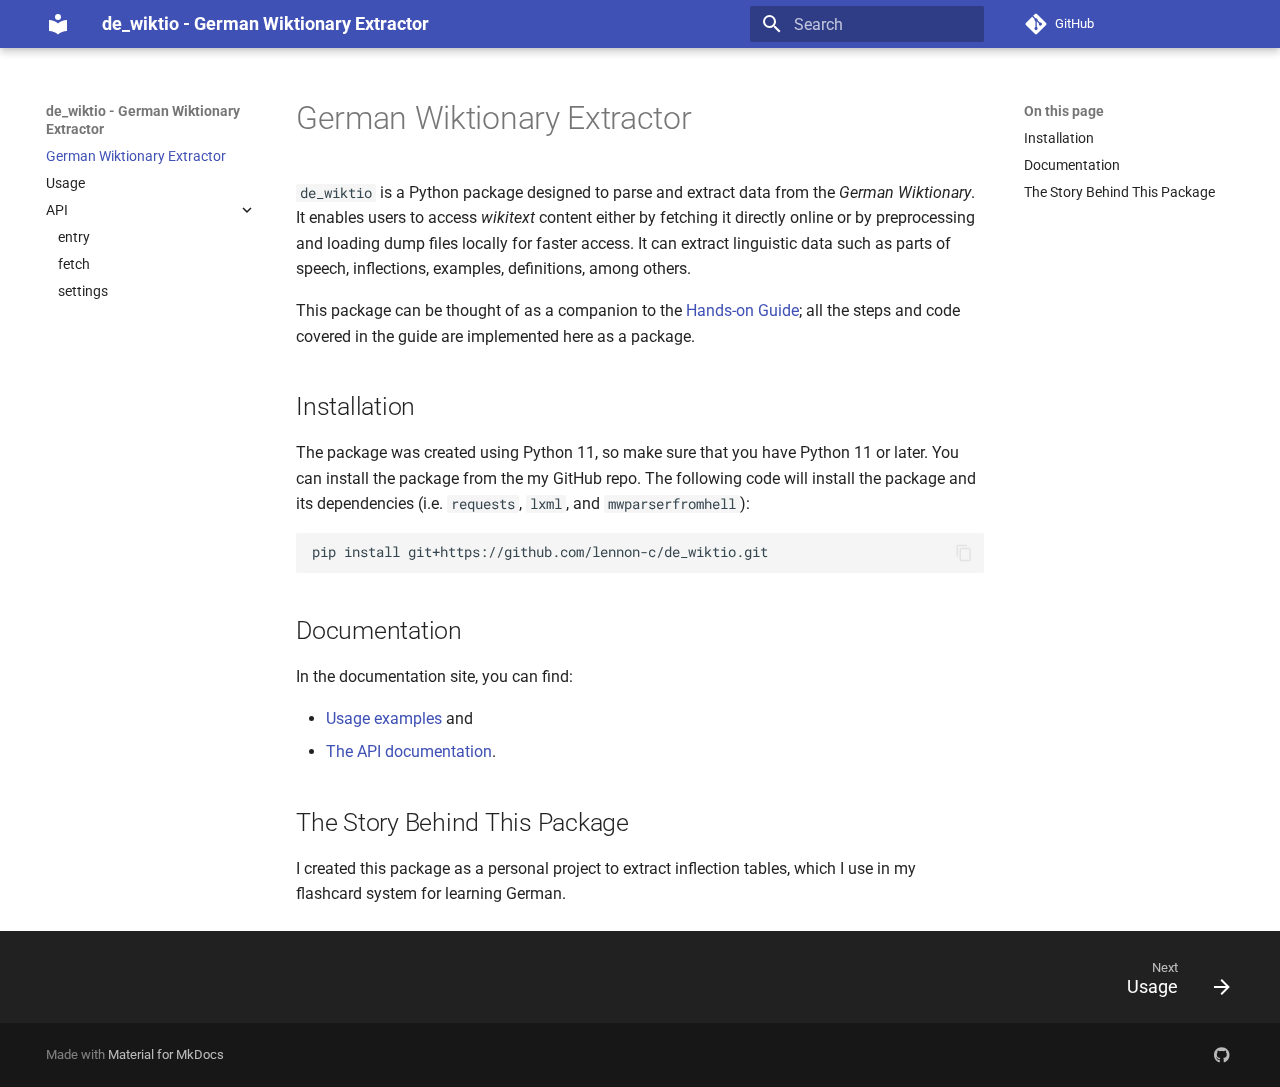
==== commit 7242cbae: "Deployed f2e2e19 with MkDocs version: 1.6.1" ====
--- a/index.html
+++ b/index.html
@@ -18,7 +18,7 @@
     
     
       
-        <title>de_wiktio - German Wiktionary Parser</title>
+        <title>de_wiktio - German Wiktionary Extractor</title>
       
     
     
@@ -92,7 +92,7 @@
 
 <header class="md-header md-header--shadow" data-md-component="header">
   <nav class="md-header__inner md-grid" aria-label="Header">
-    <a href="." title="de_wiktio - German Wiktionary Parser" class="md-header__button md-logo" aria-label="de_wiktio - German Wiktionary Parser" data-md-component="logo">
+    <a href="." title="de_wiktio - German Wiktionary Extractor" class="md-header__button md-logo" aria-label="de_wiktio - German Wiktionary Extractor" data-md-component="logo">
       
   
   <svg xmlns="http://www.w3.org/2000/svg" viewBox="0 0 24 24"><path d="M12 8a3 3 0 0 0 3-3 3 3 0 0 0-3-3 3 3 0 0 0-3 3 3 3 0 0 0 3 3m0 3.54C9.64 9.35 6.5 8 3 8v11c3.5 0 6.64 1.35 9 3.54 2.36-2.19 5.5-3.54 9-3.54V8c-3.5 0-6.64 1.35-9 3.54"/></svg>
@@ -106,13 +106,13 @@
       <div class="md-header__ellipsis">
         <div class="md-header__topic">
           <span class="md-ellipsis">
-            de_wiktio - German Wiktionary Parser
+            de_wiktio - German Wiktionary Extractor
           </span>
         </div>
         <div class="md-header__topic" data-md-component="header-topic">
           <span class="md-ellipsis">
             
-              Wiktionary Deutsch
+              German Wiktionary Extractor
             
           </span>
         </div>
@@ -201,13 +201,13 @@
 
 <nav class="md-nav md-nav--primary" aria-label="Navigation" data-md-level="0">
   <label class="md-nav__title" for="__drawer">
-    <a href="." title="de_wiktio - German Wiktionary Parser" class="md-nav__button md-logo" aria-label="de_wiktio - German Wiktionary Parser" data-md-component="logo">
+    <a href="." title="de_wiktio - German Wiktionary Extractor" class="md-nav__button md-logo" aria-label="de_wiktio - German Wiktionary Extractor" data-md-component="logo">
       
   
   <svg xmlns="http://www.w3.org/2000/svg" viewBox="0 0 24 24"><path d="M12 8a3 3 0 0 0 3-3 3 3 0 0 0-3-3 3 3 0 0 0-3 3 3 3 0 0 0 3 3m0 3.54C9.64 9.35 6.5 8 3 8v11c3.5 0 6.64 1.35 9 3.54 2.36-2.19 5.5-3.54 9-3.54V8c-3.5 0-6.64 1.35-9 3.54"/></svg>
 
     </a>
-    de_wiktio - German Wiktionary Parser
+    de_wiktio - German Wiktionary Extractor
   </label>
   
     <div class="md-nav__source">
@@ -242,7 +242,7 @@
           
   
   <span class="md-ellipsis">
-    Wiktionary Deutsch
+    German Wiktionary Extractor
   </span>
   
 
@@ -253,7 +253,7 @@
         
   
   <span class="md-ellipsis">
-    Wiktionary Deutsch
+    German Wiktionary Extractor
   </span>
   
 
@@ -284,9 +284,18 @@
 </li>
       
         <li class="md-nav__item">
-  <a href="#usage" class="md-nav__link">
+  <a href="#documentation" class="md-nav__link">
     <span class="md-ellipsis">
-      Usage
+      Documentation
+    </span>
+  </a>
+  
+</li>
+      
+        <li class="md-nav__item">
+  <a href="#the-story-behind-this-package" class="md-nav__link">
+    <span class="md-ellipsis">
+      The Story Behind This Package
     </span>
   </a>
   
@@ -485,9 +494,18 @@
 </li>
       
         <li class="md-nav__item">
-  <a href="#usage" class="md-nav__link">
+  <a href="#documentation" class="md-nav__link">
     <span class="md-ellipsis">
-      Usage
+      Documentation
+    </span>
+  </a>
+  
+</li>
+      
+        <li class="md-nav__item">
+  <a href="#the-story-behind-this-package" class="md-nav__link">
+    <span class="md-ellipsis">
+      The Story Behind This Package
     </span>
   </a>
   
@@ -511,17 +529,22 @@
   
 
 
-  <h1>Wiktionary Deutsch</h1>
-
-<p><code>de_wiktio</code> is a Python package to parse and extract data from the <em>German Wiktionary</em>. It allows users to access <em>wikitext</em> content, either by fetching it directly online or by preprocessing and loading dump files locally for faster access.</p>
-<p>This package can be thought of as a companion to the <a href="https://lennon-c.github.io/python-wikitext-parser-guide">Hands-on Guide</a>, consolidating the code covered in the tutorial into a single package for convenient access.</p>
+  <h1>German Wiktionary Extractor</h1>
+
+<p><code>de_wiktio</code> is a Python package designed to parse and extract data from the <em>German Wiktionary</em>. It enables users to access <em>wikitext</em> content either by fetching it directly online or by preprocessing and loading dump files locally for faster access. It can extract linguistic data such as parts of speech, inflections, examples, definitions, among others.</p>
+<p>This package can be thought of as a companion to the <a href="https://lennon-c.github.io/python-wikitext-parser-guide">Hands-on Guide</a>; all the steps and code covered in the guide are implemented here as a package. </p>
 <h2 id="installation">Installation<a class="headerlink" href="#installation" title="Permanent link">&para;</a></h2>
-<p>The package was created using Python 11, so make sure that you have Python 11 or later. You can install the package from the my GitHub repo: </p>
+<p>The package was created using Python 11, so make sure that you have Python 11 or later. You can install the package from the my GitHub repo. The following code will install the package and its dependencies (i.e. <code>requests</code>, <code>lxml</code>, and <code>mwparserfromhell</code>):</p>
 <div class="language-bash highlight"><pre><span></span><code>pip<span class="w"> </span>install<span class="w"> </span>git+https://github.com/lennon-c/de_wiktio.git
 </code></pre></div>
-<p>This will install the package and its dependencies: <code>requests</code>, <code>lxml</code>, and <code>mwparserfromhell</code>.</p>
-<h2 id="usage">Usage<a class="headerlink" href="#usage" title="Permanent link">&para;</a></h2>
-<p>In the documentation site, you can find usage examples <a href="https://lennon-c.github.io/de_wiktio/usage/">here</a> and the API documentation <a href="https://lennon-c.github.io/de_wiktio/API/">here</a>.  </p>
+<h2 id="documentation">Documentation<a class="headerlink" href="#documentation" title="Permanent link">&para;</a></h2>
+<p>In the documentation site, you can find:</p>
+<ul>
+<li><a href="https://lennon-c.github.io/de_wiktio/usage/">Usage examples</a> and </li>
+<li><a href="https://lennon-c.github.io/de_wiktio/API/">The API documentation</a>.  </li>
+</ul>
+<h2 id="the-story-behind-this-package">The Story Behind This Package<a class="headerlink" href="#the-story-behind-this-package" title="Permanent link">&para;</a></h2>
+<p>I created this package as a personal project to extract inflection tables, which I use in my flashcard system for learning German.</p>
 
 
 
